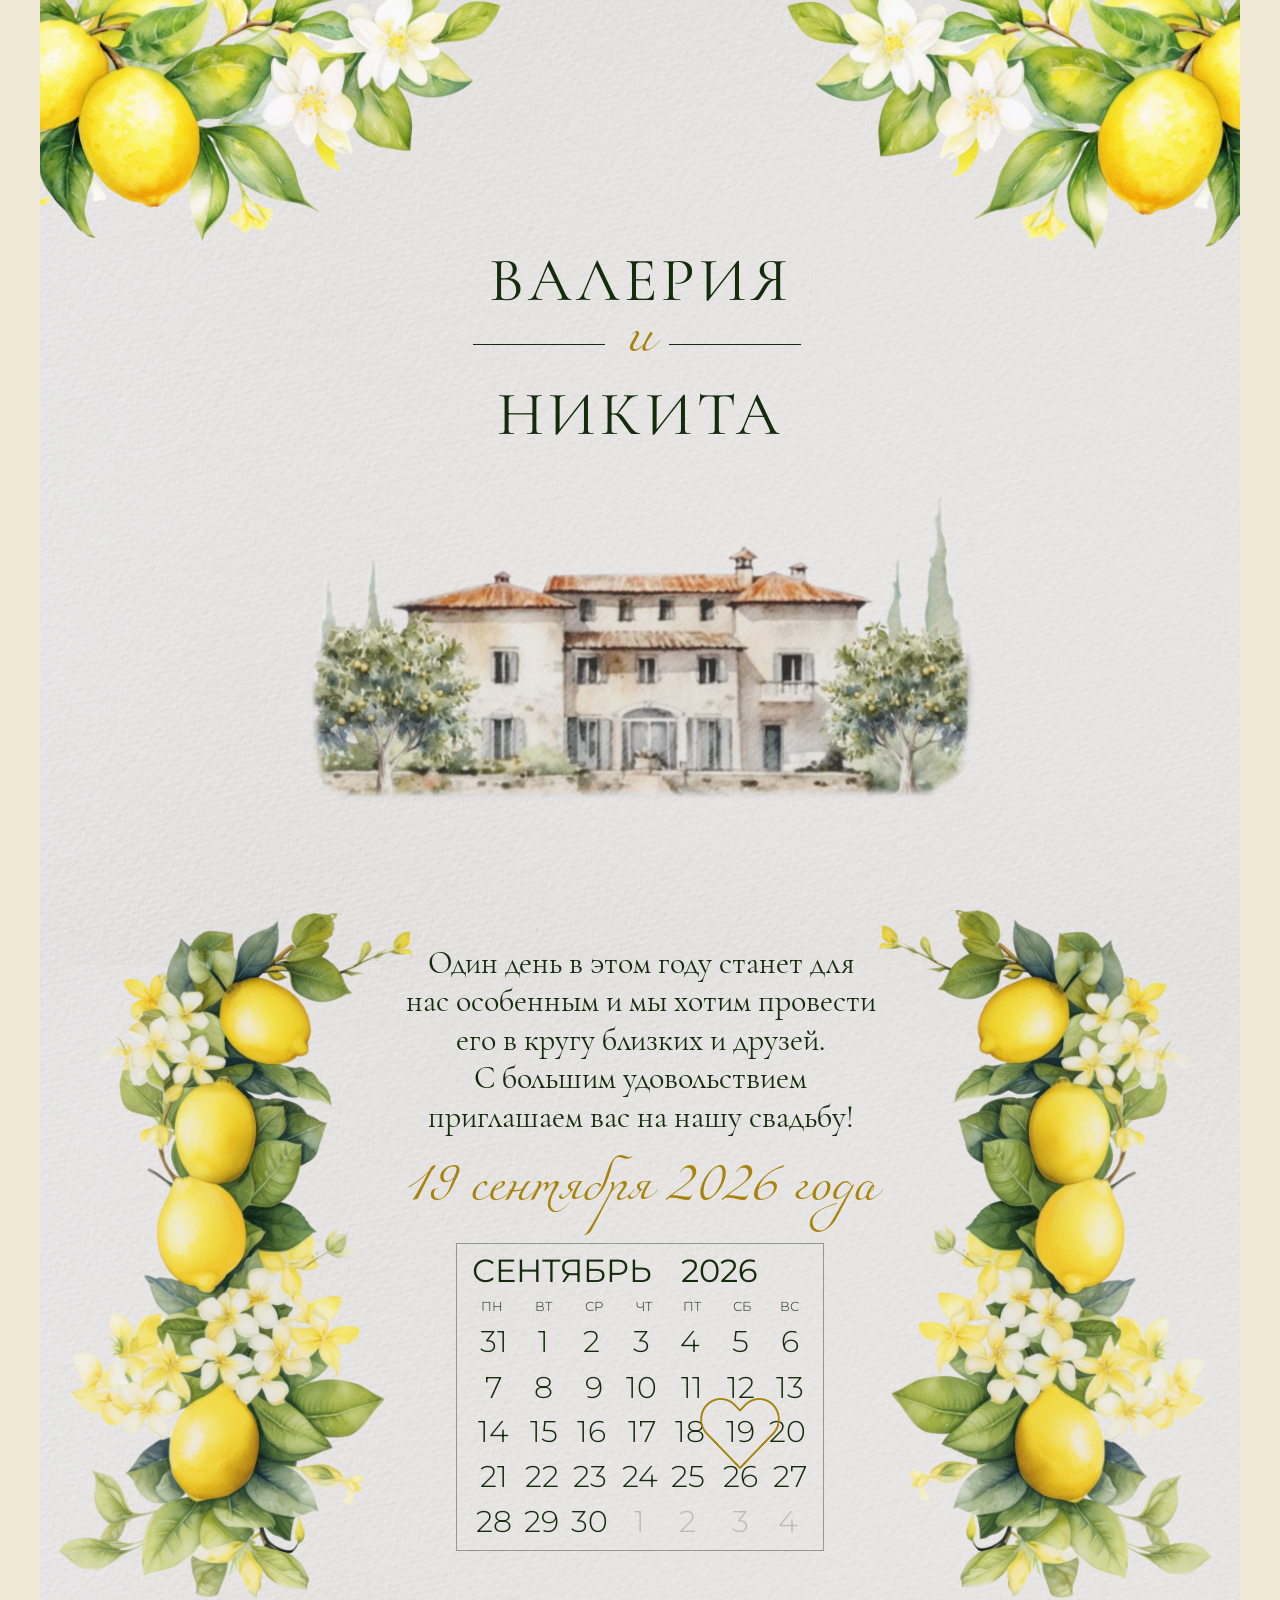
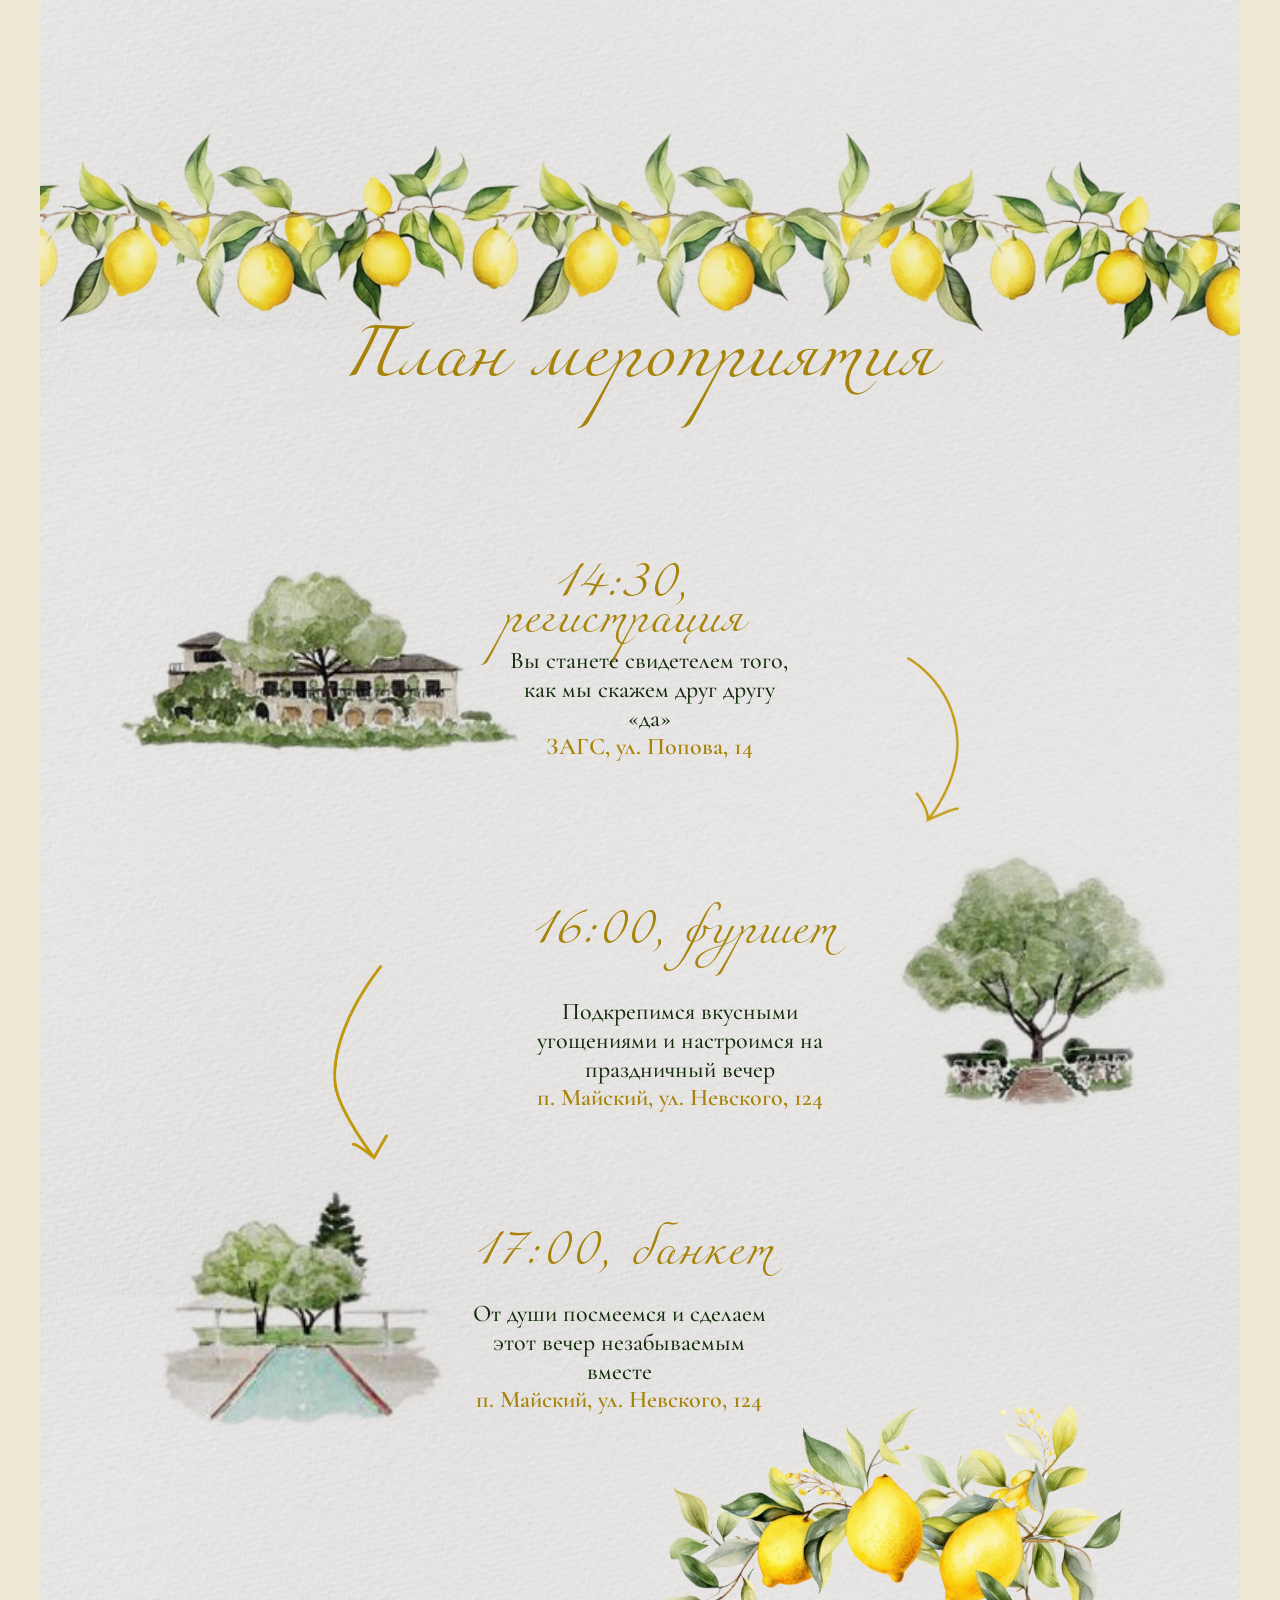
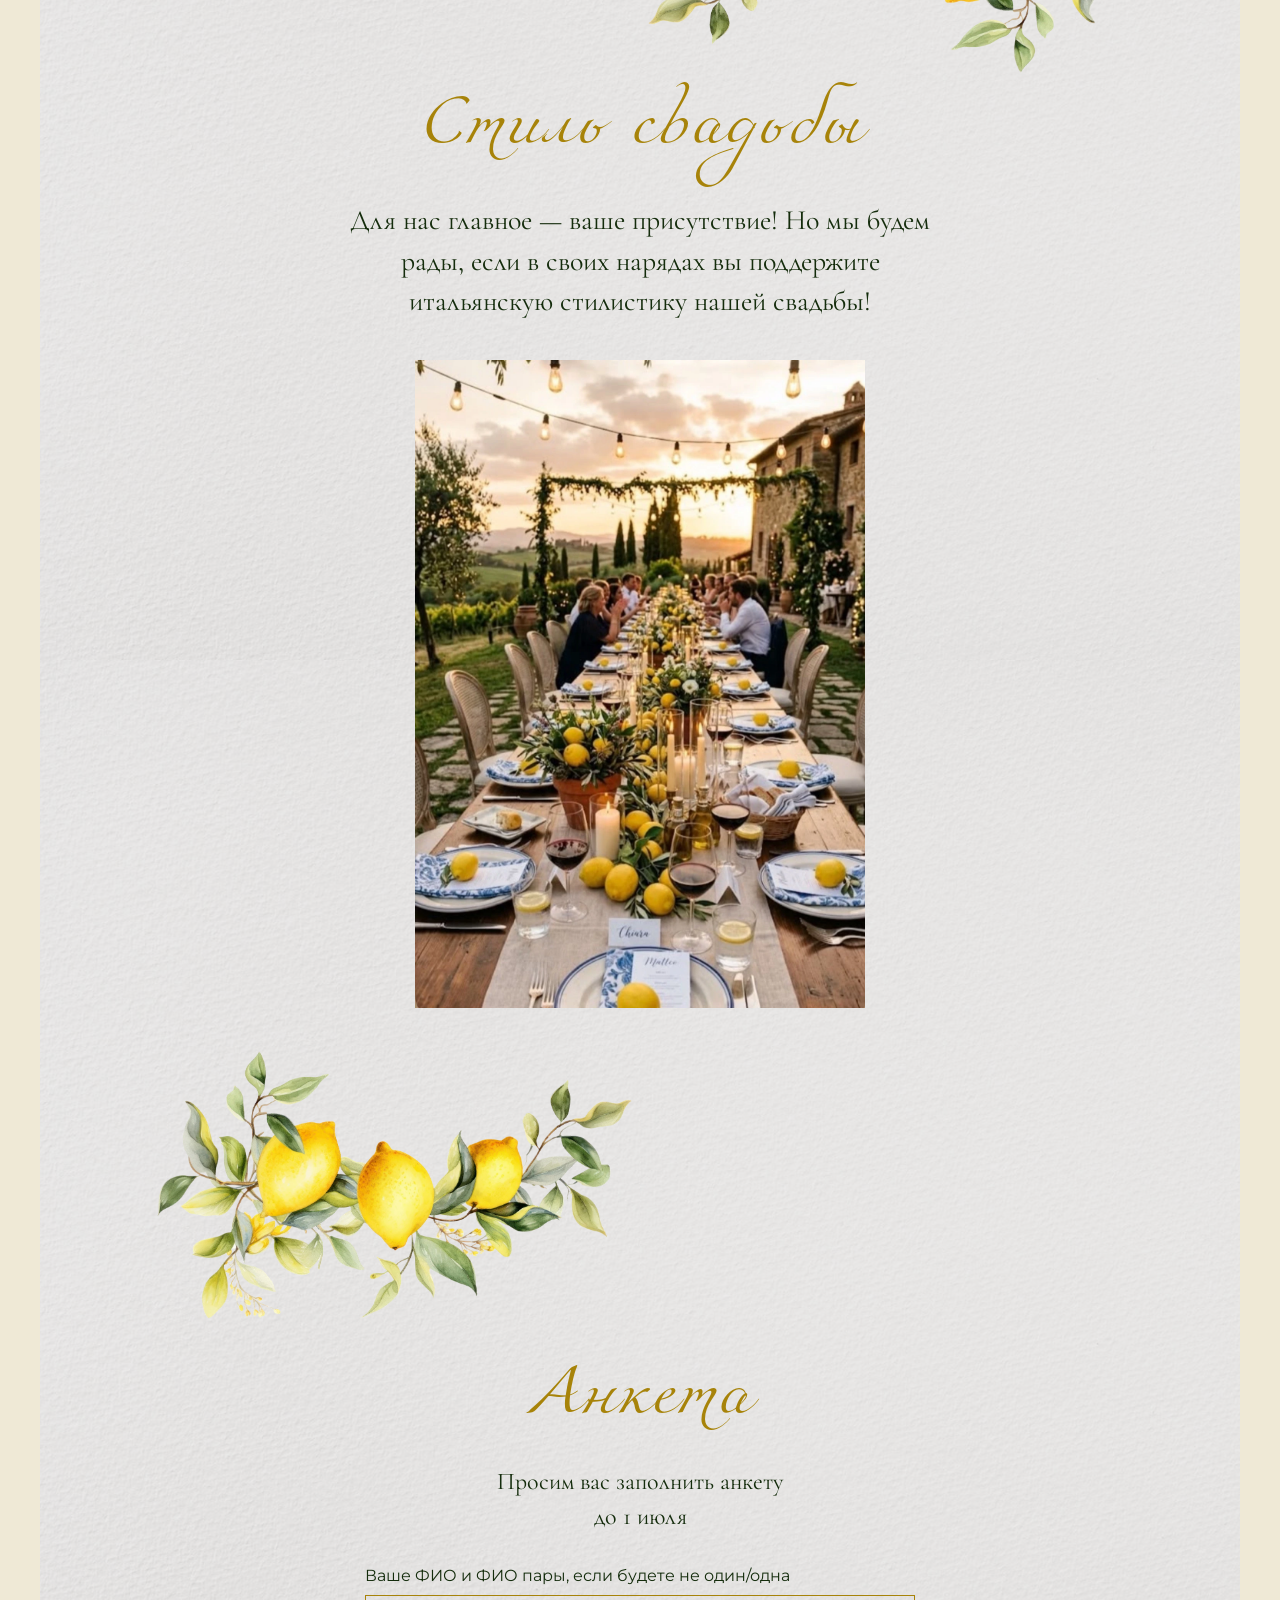
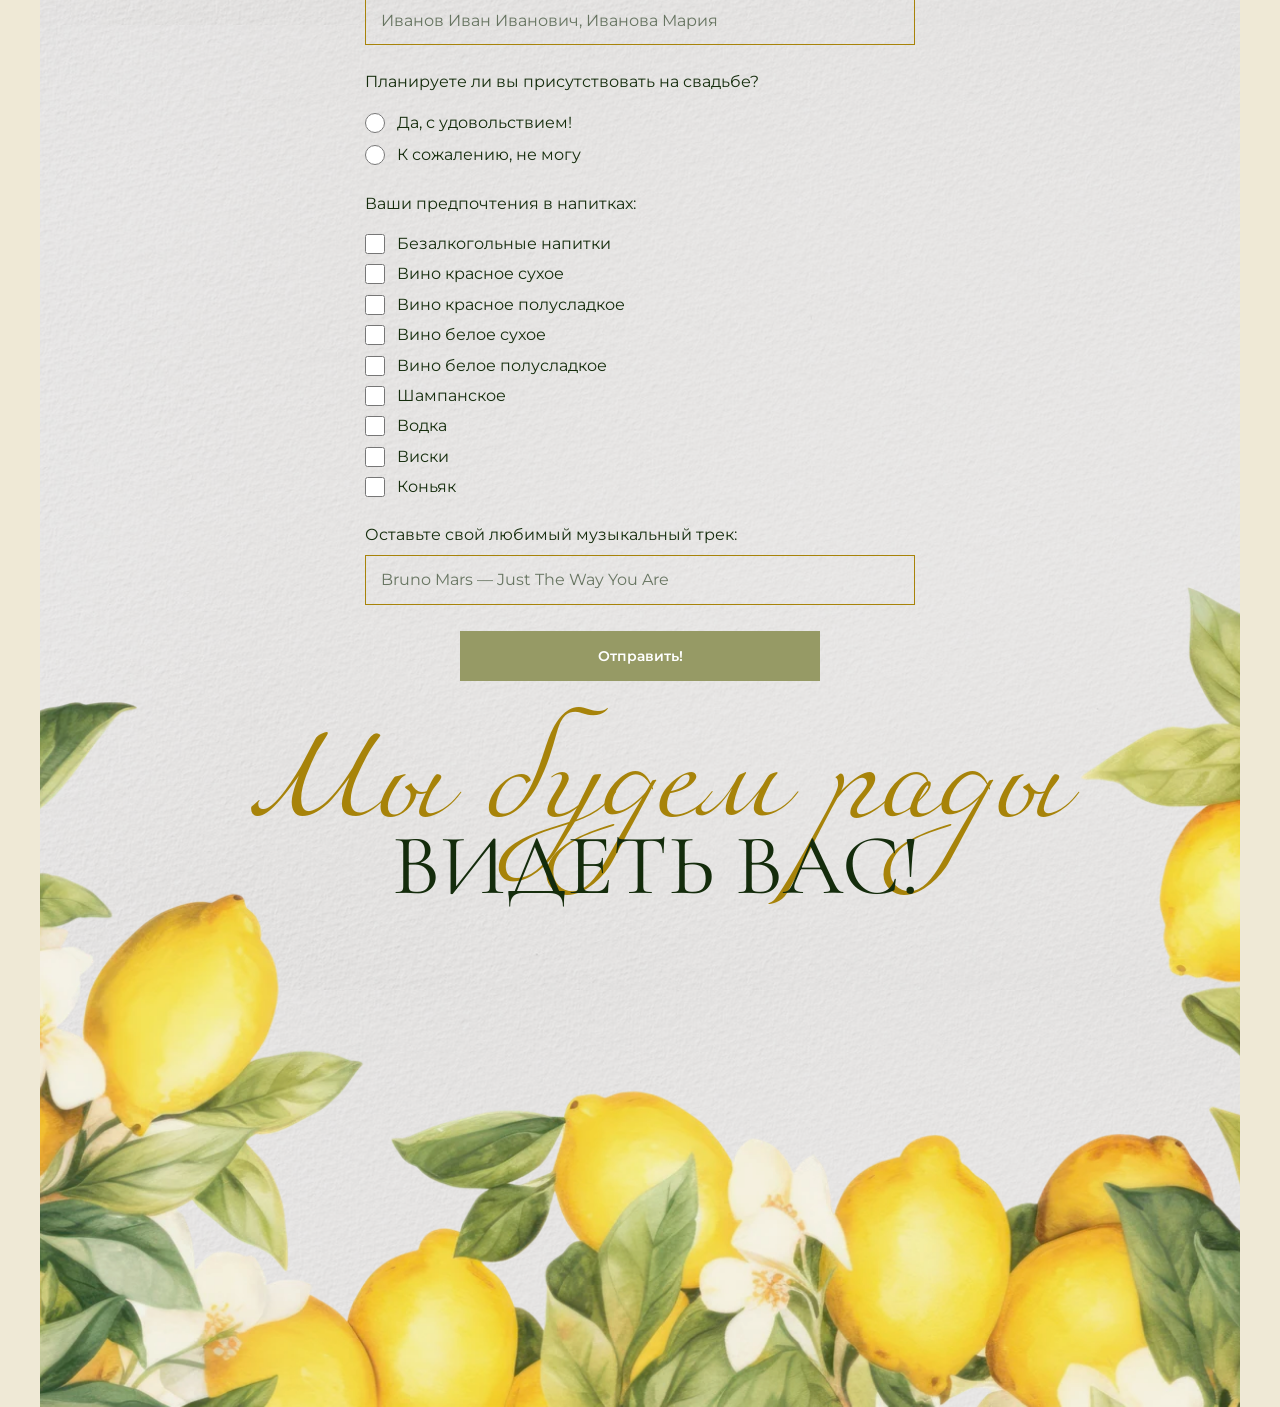
==== index.html @ b24e4227 "fix: tighten registration note spacing" ====
<!DOCTYPE html>
<html lang="ru">
<head>
    <meta charset="UTF-8">
    <meta name="viewport" content="width=device-width, initial-scale=1.0">
    <meta name="format-detection" content="telephone=no">
    <title>Валерия и Никита</title>
    <meta name="description" content="Свадебное приглашение Валерии и Никиты — 19 сентября 2026 года.">
    <meta name="application-name" content="Валерия и Никита">
    <meta name="apple-mobile-web-app-title" content="Валерия и Никита">
    <link rel="canonical" href="https://simonmalyshev.github.io/LeraAndNikita/?v=valeria-nikita-2026">
    <meta property="og:type" content="website">
    <meta property="og:locale" content="ru_RU">
    <meta property="og:site_name" content="Валерия и Никита">
    <meta property="og:title" content="Валерия и Никита">
    <meta property="og:description" content="Свадебное приглашение Валерии и Никиты — 19 сентября 2026 года.">
    <meta property="og:url" content="https://simonmalyshev.github.io/LeraAndNikita/?v=valeria-nikita-2026">
    <meta property="og:updated_time" content="2026-06-18T12:00:00+03:00">
    <meta name="twitter:card" content="summary">
    <meta name="twitter:title" content="Валерия и Никита">
    <meta name="twitter:description" content="Свадебное приглашение Валерии и Никиты — 19 сентября 2026 года.">
    <link rel="icon" href="data:,">
    <link rel="preconnect" href="https://fonts.googleapis.com">
    <link rel="preconnect" href="https://fonts.gstatic.com" crossorigin>
    <link href="https://fonts.googleapis.com/css2?family=Cormorant+Garamond:ital,wght@0,300;0,400;0,500;0,600;0,700;1,300;1,400;1,500;1,600;1,700&subset=cyrillic,cyrillic-ext,latin&display=swap" rel="stylesheet">
    <link href="https://fonts.googleapis.com/css2?family=Montserrat:wght@100..900&subset=cyrillic,latin&display=swap" rel="stylesheet">
    <link rel="stylesheet" href="css/style.css">
</head>
<body>
    <div id="allrecords">
        <div id="rec718911148" class="r t-rec" style="background-color:#efe9d6;">
            <div class="t396">
                <div class="t396__artboard" data-artboard-recid="718911148" data-artboard-height-res-320="5043" data-artboard-screens="320,1200" data-artboard-height="6207" data-artboard-valign="center" data-artboard-upscale="grid">

                    <div class="t396__carrier" id="t396__carrier_718911148" data-artboard-recid="718911148"></div>
                    <div class="t396__filter" id="t396__filter_718911148" data-artboard-recid="718911148"></div>

                    <!-- ============================================ -->
                    <!-- PAPER BACKGROUNDS — 6 sections (z:1-3)      -->
                    <!-- ============================================ -->

                    <!-- Paper Section 1: top=0 -->
                    <div class="tn-elem" data-elem-id="1701418744977" data-elem-type="shape" data-field-top-value="0" data-field-left-value="-176" data-field-height-value="965" data-field-width-value="1552" style="z-index:1; top:0px; left:calc(50% - 600px + -176px); width:1552px; height:965px; pointer-events:none;" data-field-axisy-value="top" data-field-axisx-value="left" data-field-container-value="grid" data-field-topunits-value="px" data-field-leftunits-value="px" data-field-heightunits-value="px" data-field-widthunits-value="px" data-field-top-res-320-value="0" data-field-left-res-320-value="-147" data-field-height-res-320-value="966" data-field-width-res-320-value="614">
                        <div class="tn-atom t-bgimg" data-original="images/paper-texture.jpg" style="background-image:url('images/paper-texture.jpg'); background-size:cover; background-position:50% 50%; opacity:0.35; background-color:#ffffff;"></div>
                    </div>

                    <!-- Paper Section 2: top=965 -->
                    <div class="tn-elem" data-elem-id="1709726699250" data-elem-type="shape" data-field-top-value="965" data-field-left-value="-176" data-field-height-value="965" data-field-width-value="1552" style="z-index:2; top:965px; left:calc(50% - 600px + -176px); width:1552px; height:965px; pointer-events:none;" data-field-axisy-value="top" data-field-axisx-value="left" data-field-container-value="grid" data-field-topunits-value="px" data-field-leftunits-value="px" data-field-heightunits-value="px" data-field-widthunits-value="px" data-field-top-res-320-value="966" data-field-left-res-320-value="-147" data-field-height-res-320-value="966" data-field-width-res-320-value="614">
                        <div class="tn-atom t-bgimg" data-original="images/paper-texture.jpg" style="background-image:url('images/paper-texture.jpg'); background-size:cover; background-position:50% 50%; opacity:0.35; background-color:#ffffff;"></div>
                    </div>

                    <!-- Paper Section 3: top=1930 -->
                    <div class="tn-elem" data-elem-id="1710312750356" data-elem-type="shape" data-field-top-value="1930" data-field-left-value="-176" data-field-height-value="965" data-field-width-value="1552" style="z-index:2; top:1930px; left:calc(50% - 600px + -176px); width:1552px; height:965px; pointer-events:none;" data-field-axisy-value="top" data-field-axisx-value="left" data-field-container-value="grid" data-field-topunits-value="px" data-field-leftunits-value="px" data-field-heightunits-value="px" data-field-widthunits-value="px" data-field-top-res-320-value="1932" data-field-left-res-320-value="-147" data-field-height-res-320-value="966" data-field-width-res-320-value="614">
                        <div class="tn-atom t-bgimg" data-original="images/paper-texture.jpg" style="background-image:url('images/paper-texture.jpg'); background-size:cover; background-position:50% 50%; opacity:0.35; background-color:#ffffff;"></div>
                    </div>

                    <!-- Paper Section 4: top=2895 -->
                    <div class="tn-elem" data-elem-id="1710312839924" data-elem-type="shape" data-field-top-value="2895" data-field-left-value="-176" data-field-height-value="965" data-field-width-value="1552" style="z-index:2; top:2895px; left:calc(50% - 600px + -176px); width:1552px; height:965px; pointer-events:none;" data-field-axisy-value="top" data-field-axisx-value="left" data-field-container-value="grid" data-field-topunits-value="px" data-field-leftunits-value="px" data-field-heightunits-value="px" data-field-widthunits-value="px" data-field-top-res-320-value="2898" data-field-left-res-320-value="-147" data-field-height-res-320-value="966" data-field-width-res-320-value="614">
                        <div class="tn-atom t-bgimg" data-original="images/paper-texture.jpg" style="background-image:url('images/paper-texture.jpg'); background-size:cover; background-position:50% 50%; opacity:0.35; background-color:#ffffff;"></div>
                    </div>

                    <!-- Paper Section 5: top=3859 -->
                    <div class="tn-elem" data-elem-id="1710312944362" data-elem-type="shape" data-field-top-value="3859" data-field-left-value="-176" data-field-height-value="965" data-field-width-value="1552" style="z-index:2; top:3859px; left:calc(50% - 600px + -176px); width:1552px; height:965px; pointer-events:none;" data-field-axisy-value="top" data-field-axisx-value="left" data-field-container-value="grid" data-field-topunits-value="px" data-field-leftunits-value="px" data-field-heightunits-value="px" data-field-widthunits-value="px" data-field-top-res-320-value="3864" data-field-left-res-320-value="-147" data-field-height-res-320-value="966" data-field-width-res-320-value="614">
                        <div class="tn-atom t-bgimg" data-original="images/paper-texture.jpg" style="background-image:url('images/paper-texture.jpg'); background-size:cover; background-position:50% 50%; opacity:0.35; background-color:#ffffff;"></div>
                    </div>

                    <!-- Paper Section 6: top=4821 -->
                    <div class="tn-elem" data-elem-id="1710312698224" data-elem-type="shape" data-field-top-value="4821" data-field-left-value="-176" data-field-height-value="965" data-field-width-value="1552" style="z-index:2; top:4821px; left:calc(50% - 600px + -176px); width:1552px; height:965px; pointer-events:none;" data-field-axisy-value="top" data-field-axisx-value="left" data-field-container-value="grid" data-field-topunits-value="px" data-field-leftunits-value="px" data-field-heightunits-value="px" data-field-widthunits-value="px" data-field-top-res-320-value="6673" data-field-left-res-320-value="-1170" data-field-height-res-320-value="966" data-field-width-res-320-value="614">
                        <div class="tn-atom t-bgimg" data-original="images/paper-texture.jpg" style="background-image:url('images/paper-texture.jpg'); background-size:cover; background-position:50% 50%; opacity:0.35; background-color:#ffffff;"></div>
                    </div>

                    <!-- Paper Section 7: top=5785 (bottom area) -->
                    <div class="tn-elem" data-elem-id="1710313105443" data-elem-type="shape" data-field-top-value="5785" data-field-left-value="-176" data-field-height-value="965" data-field-width-value="1552" style="z-index:2; top:5785px; left:calc(50% - 600px + -176px); width:1552px; height:965px; pointer-events:none;" data-field-axisy-value="top" data-field-axisx-value="left" data-field-container-value="grid" data-field-topunits-value="px" data-field-leftunits-value="px" data-field-heightunits-value="px" data-field-widthunits-value="px" data-field-top-res-320-value="6683" data-field-left-res-320-value="-1160" data-field-height-res-320-value="966" data-field-width-res-320-value="614">
                        <div class="tn-atom t-bgimg" data-original="images/paper-texture.jpg" style="background-image:url('images/paper-texture.jpg'); background-size:cover; background-position:50% 50%; opacity:0.35; background-color:#ffffff;"></div>
                    </div>

                    <!-- ============================================ -->
                    <!-- HEADER SECTION (z:13-19)                     -->
                    <!-- ============================================ -->

                    <!-- Corner Decor Left (z:13) -->
                    <div class="tn-elem" data-elem-id="1709672099725" data-elem-type="image" style="z-index:13; top:-99px; left:calc(50% - 600px + -195px); width:673px; height:380px;" data-field-top-value="-99" data-field-left-value="-195" data-field-height-value="380" data-field-width-value="673" data-field-axisy-value="top" data-field-axisx-value="left" data-field-container-value="grid" data-field-topunits-value="px" data-field-leftunits-value="px" data-field-heightunits-value="px" data-field-widthunits-value="px" data-field-filewidth-value="1500" data-field-fileheight-value="848" data-field-heightmode-value="hug" data-field-top-res-320-value="-51" data-field-left-res-320-value="-96" data-field-height-res-320-value="184" data-field-width-res-320-value="326">
                        <div class="tn-atom">
                            <img class="tn-atom__img" data-original="images/corner-left.webp" src="images/corner-left.webp" alt="">
                        </div>
                    </div>

                    <!-- Corner Decor Right (z:14) -->
                    <div class="tn-elem" data-elem-id="1701419355626" data-elem-type="image" style="z-index:14; top:-102px; left:calc(50% - 600px + 729px); width:695px; height:393px;" data-field-top-value="-102" data-field-left-value="729" data-field-height-value="393" data-field-width-value="695" data-field-axisy-value="top" data-field-axisx-value="left" data-field-container-value="grid" data-field-topunits-value="px" data-field-leftunits-value="px" data-field-heightunits-value="px" data-field-widthunits-value="px" data-field-filewidth-value="1500" data-field-fileheight-value="848" data-field-heightmode-value="hug" data-field-top-res-320-value="-56" data-field-left-res-320-value="88" data-field-height-res-320-value="184" data-field-width-res-320-value="326">
                        <div class="tn-atom">
                            <img class="tn-atom__img" data-original="images/corner-right.webp" src="images/corner-right.webp" alt="">
                        </div>
                    </div>

                    <!-- Names (z:15) -->
                    <div class="tn-elem t-animate" data-elem-id="1650640489506" data-elem-type="text" data-animate-style="fadein" data-animate-duration="3" data-animate-delay="0.2" style="z-index:15; top:248px; left:calc(50% - 600px + 350px); width:500px; height:auto;" data-animate-mobile="y" data-field-top-value="248" data-field-left-value="350" data-field-height-value="58" data-field-width-value="500" data-field-axisy-value="top" data-field-axisx-value="left" data-field-container-value="grid" data-field-topunits-value="px" data-field-leftunits-value="px" data-field-heightunits-value="px" data-field-widthunits-value="px" data-field-filewidth-value="974" data-field-fileheight-value="178" data-field-heightmode-value="hug" data-field-top-res-320-value="241" data-field-left-res-320-value="0" data-field-height-res-320-value="43" data-field-width-res-320-value="320">
                        <div class="tn-atom" field="tn_text_1650640489506" style="font-size:42px; font-family:'Cormorant Garamond',Georgia,serif; font-weight:400; color:#142c0c; text-align:center; line-height:1.12; letter-spacing:4px;">ВАЛЕРИЯ<br /><br />НИКИТА</div>
                    </div>

                    <!-- Subtitle (z:16) -->
                    <div class="tn-elem t-animate" data-elem-id="1701419281594" data-elem-type="text" data-animate-style="fadein" data-animate-duration="3" data-animate-delay="0.6" style="z-index:16; top:382px; left:calc(50% - 600px + 406px); width:378px; height:auto;" data-animate-mobile="y" data-field-top-value="382" data-field-left-value="406" data-field-height-value="46" data-field-width-value="378" data-field-axisy-value="top" data-field-axisx-value="left" data-field-container-value="grid" data-field-topunits-value="px" data-field-leftunits-value="px" data-field-heightunits-value="px" data-field-widthunits-value="px" data-field-filewidth-value="1229" data-field-fileheight-value="149" data-field-heightmode-value="hug" data-field-top-res-320-value="344" data-field-left-res-320-value="13" data-field-height-res-320-value="36" data-field-width-res-320-value="294">
                        <div class="tn-atom" field="tn_text_1701419281594" style="font-size:35px; font-family:'Miama Nueva',cursive; font-weight:400; color:#a78309; text-align:center; line-height:1; letter-spacing:1px;">ПРИГЛАШЕНИЕ НА СВАДЬБУ</div>
                    </div>

                    <!-- Conjunction (z:17) -->
                    <div class="tn-elem t-animate" data-elem-id="1709673024999" data-elem-type="text" data-animate-style="fadein" data-animate-duration="3" style="z-index:17; top:318px; left:calc(50% - 600px + 568px); width:64px; height:auto;" data-animate-mobile="y" data-field-top-value="318" data-field-left-value="568" data-field-height-value="38" data-field-width-value="64" data-field-axisy-value="top" data-field-axisx-value="left" data-field-container-value="grid" data-field-topunits-value="px" data-field-leftunits-value="px" data-field-heightunits-value="px" data-field-widthunits-value="px" data-animate-delay="0.4" data-field-heightmode-value="hug" data-field-textfit-value="autoheight" data-field-fontsize-value="40" data-field-top-res-320-value="299" data-field-left-res-320-value="128" data-field-height-res-320-value="31" data-field-width-res-320-value="64" data-field-fontsize-res-320-value="34">
                        <div class="tn-atom" field="tn_text_1709673024999" style="font-size:40px; font-family:'Miama Nueva',cursive; font-weight:400; color:#a78309; text-align:center; line-height:1;">и</div>
                    </div>

                    <!-- Left Divider (z:18) -->
                    <div class="tn-elem t-animate" data-elem-id="1701419727133" data-elem-type="shape" data-animate-style="fadeinright" data-animate-duration="1" data-animate-delay="0.4" data-animate-distance="100" style="z-index:18; top:344px; left:calc(50% - 600px + 433px); width:132px; height:1px;" data-animate-mobile="y" data-field-top-value="344" data-field-left-value="433" data-field-height-value="1" data-field-width-value="132" data-field-axisy-value="top" data-field-axisx-value="left" data-field-container-value="grid" data-field-topunits-value="px" data-field-leftunits-value="px" data-field-heightunits-value="px" data-field-widthunits-value="px" data-field-top-res-320-value="314" data-field-left-res-320-value="38" data-field-width-res-320-value="90">
                        <div class="tn-atom" style="background:#a78309; width:100%; height:100%;"></div>
                    </div>

                    <!-- Right Divider (z:19) -->
                    <div class="tn-elem t-animate" data-elem-id="1701419904995" data-elem-type="shape" data-animate-style="fadeinleft" data-animate-duration="1" data-animate-delay="0.4" data-animate-distance="100" style="z-index:19; top:344px; left:calc(50% - 600px + 629px); width:132px; height:1px;" data-animate-mobile="y" data-field-top-value="344" data-field-left-value="629" data-field-height-value="1" data-field-width-value="132" data-field-axisy-value="top" data-field-axisx-value="left" data-field-container-value="grid" data-field-topunits-value="px" data-field-leftunits-value="px" data-field-heightunits-value="px" data-field-widthunits-value="px" data-field-top-res-320-value="314" data-field-left-res-320-value="188" data-field-width-res-320-value="90">
                        <div class="tn-atom" style="background:#a78309; width:100%; height:100%;"></div>
                    </div>

                    <!-- ============================================ -->
                    <!-- INVITATION TEXT (z:20)                       -->
                    <!-- ============================================ -->

                    <div class="tn-elem t-animate" data-elem-id="1745854337625" data-elem-type="text" data-animate-style="fadeinup" data-animate-duration="3" data-animate-delay="0.2" data-animate-distance="100" style="z-index:20; top:944px; left:calc(50% - 600px + 363px); width:475px;" data-animate-mobile="y" data-field-top-value="944" data-field-left-value="363" data-field-height-value="190" data-field-width-value="475" data-field-axisy-value="top" data-field-axisx-value="left" data-field-container-value="grid" data-field-topunits-value="px" data-field-leftunits-value="px" data-field-heightunits-value="px" data-field-widthunits-value="px" data-field-textfit-value="autoheight" data-field-fontsize-value="32" data-field-top-res-320-value="939" data-field-left-res-320-value="-5" data-field-width-res-320-value="330" data-field-fontsize-res-320-value="22">
                        <div class="tn-atom" field="tn_text_1745854337625" style="font-size:32px; font-family:'Cormorant Garamond',Georgia,serif; font-weight:500; color:#142c0c; text-align:center; line-height:1.2;">Один день в этом году станет для нас особенным и мы хотим провести его в кругу близких и друзей.<br />С большим удовольствием приглашаем вас на нашу свадьбу!</div>
                    </div>

                    <!-- ============================================ -->
                    <!-- DECORATIVE FLORALS (z:20-31)                 -->
                    <!-- ============================================ -->

                    <!-- Floral 2 (z:20) -->
                    <div class="tn-elem t-animate" data-elem-id="1709719261337" data-elem-type="image" data-animate-style="fadein" data-animate-duration="3" style="z-index:20; top:452px; left:calc(50% - 600px + 264px); width:672px; height:351px;" data-animate-mobile="y" data-field-top-value="452" data-field-left-value="264" data-field-height-value="351" data-field-width-value="672" data-field-axisy-value="top" data-field-axisx-value="left" data-field-container-value="grid" data-field-topunits-value="px" data-field-leftunits-value="px" data-field-heightunits-value="px" data-field-widthunits-value="px" data-field-filewidth-value="1550" data-field-fileheight-value="810" data-field-heightmode-value="hug" data-field-top-res-320-value="460" data-field-left-res-320-value="-49" data-field-height-res-320-value="219" data-field-width-res-320-value="419">
                        <div class="tn-atom">
                            <img class="tn-atom__img" data-original="images/floral-2.webp" src="images/floral-2.webp" alt="">
                        </div>
                    </div>

                    <!-- Floral 1 (z:21) -->
                    <div class="tn-elem t-animate" data-elem-id="1709681145860" data-elem-type="image" data-animate-style="fadein" data-animate-duration="3" style="z-index:21; top:1374px; left:calc(50% - 600px + 1678px); width:578px; height:289px;" data-animate-mobile="y" data-field-top-value="1374" data-field-left-value="1678" data-field-height-value="289" data-field-width-value="578" data-field-axisy-value="top" data-field-axisx-value="left" data-field-container-value="grid" data-field-topunits-value="px" data-field-leftunits-value="px" data-field-heightunits-value="px" data-field-widthunits-value="px" data-field-filewidth-value="1500" data-field-fileheight-value="750" data-field-heightmode-value="hug" data-field-top-res-320-value="1439" data-field-left-res-320-value="-65" data-field-height-res-320-value="225" data-field-width-res-320-value="450">
                        <div class="tn-atom">
                            <img class="tn-atom__img" data-original="images/floral-1.webp" src="images/floral-1.webp" alt="">
                        </div>
                    </div>

                    <!-- Lemon branch 1 (z:21) -->
                    <div class="tn-elem t-animate" data-elem-id="1709729241648" data-elem-type="image" data-animate-style="fadein" data-animate-duration="3" style="z-index:21; top:1724px; left:calc(50% - 600px + -165px); width:1529px; height:223px;" data-animate-mobile="y" data-field-top-value="1724" data-field-left-value="-165" data-field-height-value="223" data-field-width-value="1529" data-field-axisy-value="top" data-field-axisx-value="left" data-field-container-value="grid" data-field-topunits-value="px" data-field-leftunits-value="px" data-field-heightunits-value="px" data-field-widthunits-value="px" data-field-filewidth-value="1680" data-field-fileheight-value="245" data-field-heightmode-value="hug" data-field-top-res-320-value="1583" data-field-left-res-320-value="723" data-field-height-res-320-value="66" data-field-width-res-320-value="450">
                        <div class="tn-atom">
                            <img class="tn-atom__img" data-original="images/lemon-branch.webp" src="images/lemon-branch.webp" alt="">
                        </div>
                    </div>

                    <!-- Left flowers (z:21) -->
                    <div class="tn-elem t-animate" data-elem-id="1709729261544" data-elem-type="image" data-animate-style="fadein" data-animate-duration="3" style="z-index:21; top:1067px; left:calc(50% - 600px + -155px); width:700px; height:auto;" data-animate-mobile="y" data-field-top-value="1067" data-field-left-value="-155" data-field-height-value="390" data-field-width-value="700" data-field-axisy-value="top" data-field-axisx-value="left" data-field-container-value="grid" data-field-topunits-value="px" data-field-leftunits-value="px" data-field-heightunits-value="px" data-field-widthunits-value="px" data-field-filewidth-value="1680" data-field-fileheight-value="935" data-field-heightmode-value="hug" data-field-top-res-320-value="808" data-field-left-res-320-value="836" data-field-height-res-320-value="126" data-field-width-res-320-value="226">
                        <div class="tn-atom">
                            <img class="tn-atom__img" data-original="images/floral-left.webp" src="images/floral-left.webp" alt="">
                        </div>
                    </div>

                    <!-- Right flowers (z:21) -->
                    <div class="tn-elem t-animate" data-elem-id="1709729931803" data-elem-type="image" data-animate-style="fadein" data-animate-duration="3" style="z-index:21; top:1067px; left:calc(50% - 600px + 655px); width:700px; height:auto;" data-animate-mobile="y" data-field-top-value="1067" data-field-left-value="655" data-field-height-value="390" data-field-width-value="700" data-field-axisy-value="top" data-field-axisx-value="left" data-field-container-value="grid" data-field-topunits-value="px" data-field-leftunits-value="px" data-field-heightunits-value="px" data-field-widthunits-value="px" data-field-filewidth-value="1680" data-field-fileheight-value="935" data-field-heightmode-value="hug" data-field-top-res-320-value="935" data-field-left-res-320-value="836" data-field-height-res-320-value="126" data-field-width-res-320-value="226">
                        <div class="tn-atom">
                            <img class="tn-atom__img" data-original="images/floral-right.webp" src="images/floral-right.webp" alt="">
                        </div>
                    </div>

                    <!-- Decor 1 (z:21) -->
                    <div class="tn-elem t-animate" data-elem-id="1709724335697" data-elem-type="image" data-animate-style="fadein" data-animate-duration="3" style="z-index:21; top:1663px; left:calc(50% - 600px + 1849px); width:578px; height:322px;" data-animate-mobile="y" data-field-top-value="1663" data-field-left-value="1849" data-field-height-value="322" data-field-width-value="578" data-field-axisy-value="top" data-field-axisx-value="left" data-field-container-value="grid" data-field-topunits-value="px" data-field-leftunits-value="px" data-field-heightunits-value="px" data-field-widthunits-value="px" data-field-filewidth-value="1680" data-field-fileheight-value="936" data-field-heightmode-value="hug" data-field-top-res-320-value="688" data-field-left-res-320-value="-65" data-field-height-res-320-value="251" data-field-width-res-320-value="451">
                        <div class="tn-atom">
                            <img class="tn-atom__img" data-original="images/decor-1.webp" src="images/decor-1.webp" alt="">
                        </div>
                    </div>

                    <!-- Lemon branch 2 (z:21) -->
                    <div class="tn-elem t-animate" data-elem-id="1710312698310" data-elem-type="image" data-animate-style="fadein" data-animate-duration="3" style="z-index:21; top:2236px; left:calc(50% - 600px + -164px); width:1529px; height:223px;" data-animate-mobile="y" data-field-top-value="2236" data-field-left-value="-164" data-field-height-value="223" data-field-width-value="1529" data-field-axisy-value="top" data-field-axisx-value="left" data-field-container-value="grid" data-field-topunits-value="px" data-field-leftunits-value="px" data-field-heightunits-value="px" data-field-widthunits-value="px" data-field-filewidth-value="1680" data-field-fileheight-value="245" data-field-heightmode-value="hug" data-field-top-res-320-value="3514" data-field-left-res-320-value="1033" data-field-height-res-320-value="66" data-field-width-res-320-value="450">
                        <div class="tn-atom">
                            <img class="tn-atom__img" data-original="images/lemon-branch.webp" src="images/lemon-branch.webp" alt="">
                        </div>
                    </div>

                    <!-- Dress code decor (z:21) -->
                    <div class="tn-elem t-animate" data-elem-id="1710312698266" data-elem-type="image" data-animate-style="fadein" data-animate-duration="3" style="z-index:21; top:3544px; left:calc(50% - 600px + 597px); width:497px; height:290px;" data-animate-mobile="y" data-field-top-value="3544" data-field-left-value="597" data-field-height-value="290" data-field-width-value="497" data-field-axisy-value="top" data-field-axisx-value="left" data-field-container-value="grid" data-field-topunits-value="px" data-field-leftunits-value="px" data-field-heightunits-value="px" data-field-widthunits-value="px" data-field-filewidth-value="1500" data-field-fileheight-value="876" data-field-heightmode-value="hug" data-field-top-res-320-value="2843" data-field-left-res-320-value="107" data-field-height-res-320-value="211" data-field-width-res-320-value="362">
                        <div class="tn-atom">
                            <img class="tn-atom__img" data-original="images/decor-dresscode.webp" src="images/decor-dresscode.webp" alt="">
                        </div>
                    </div>

                    <!-- Dress code decor 2 (z:21) -->
                    <div class="tn-elem t-animate" data-elem-id="1710312698283" data-elem-type="image" data-animate-style="fadein" data-animate-duration="3" style="z-index:21; top:4790px; left:calc(50% - 600px + 106px); width:497px; height:290px;" data-animate-mobile="y" data-field-top-value="4790" data-field-left-value="106" data-field-height-value="290" data-field-width-value="497" data-field-axisy-value="top" data-field-axisx-value="left" data-field-container-value="grid" data-field-topunits-value="px" data-field-leftunits-value="px" data-field-heightunits-value="px" data-field-widthunits-value="px" data-field-filewidth-value="1500" data-field-fileheight-value="876" data-field-heightmode-value="hug" data-field-top-res-320-value="3740" data-field-left-res-320-value="-21" data-field-height-res-320-value="211" data-field-width-res-320-value="362">
                        <div class="tn-atom">
                            <img class="tn-atom__img" data-original="images/icon-decor.webp" src="images/icon-decor.webp" alt="">
                        </div>
                    </div>

                    <!-- ============================================ -->
                    <!-- DATE / CALENDAR SECTION (z:22-28, 47 elem)  -->
                    <!-- ============================================ -->

<!-- Calendar Header — Date Text (z:22, was corner-srt.png image) -->
                    <div class="tn-elem t-animate" data-elem-id="176120245321866740" data-elem-type="text" data-animate-style="fadeinup" data-animate-duration="3" data-animate-delay="0.2" data-animate-distance="100" style="z-index:22; top:1150px; left:calc(50% - 600px + 358px); width:484px; height:auto;" data-animate-mobile="y" data-field-top-value="1150" data-field-left-value="358" data-field-height-value="85" data-field-width-value="484" data-field-axisy-value="top" data-field-axisx-value="left" data-field-container-value="grid" data-field-topunits-value="px" data-field-leftunits-value="px" data-field-heightunits-value="px" data-field-widthunits-value="px" data-field-textfit-value="autoheight" data-field-fontsize-value="36" data-field-top-res-320-value="1093" data-field-left-res-320-value="-25" data-field-height-res-320-value="58" data-field-width-res-320-value="370" data-field-fontsize-res-320-value="28">
<div class="tn-atom" field="tn_text_176120245321866740" style="font-size:36px; font-family:'Miama Nueva',cursive; font-weight:400; color:#a78309; text-align:center; line-height:1.1; letter-spacing:1px;">19 сентября 2026 года</div>
                    </div>

                    <!-- Calendar Frame Border (z:22) -->
                    <div class="tn-elem" data-elem-id="176120245322476960" data-elem-type="shape" style="z-index:22; top:1243px; left:calc(50% - 600px + 416px); width:368px; height:308px; pointer-events:none;" data-field-top-value="1243" data-field-left-value="416" data-field-height-value="308" data-field-width-value="368" data-field-axisy-value="top" data-field-axisx-value="left" data-field-container-value="grid" data-field-topunits-value="px" data-field-leftunits-value="px" data-field-heightunits-value="px" data-field-widthunits-value="px" data-field-top-res-320-value="1165" data-field-left-res-320-value="0" data-field-height-res-320-value="282" data-field-width-res-320-value="320">
                        <div class="tn-atom" style="border:1px solid #142c0c; opacity:0.4; width:100%; height:100%;"></div>
                    </div>

                    <!-- Month: СЕНТЯБРЬ (z:23) -->
                    <div class="tn-elem t-animate" data-elem-id="176120245323026410" data-elem-type="text" data-animate-style="fadeinup" data-animate-duration="3" style="z-index:23; top:1246px; left:calc(50% - 600px + 432px); width:180px; height:50px;" data-animate-mobile="y" data-field-top-value="1246" data-field-left-value="432" data-field-height-value="50" data-field-width-value="180" data-field-axisy-value="top" data-field-axisx-value="left" data-field-container-value="grid" data-field-topunits-value="px" data-field-leftunits-value="px" data-field-heightunits-value="px" data-field-widthunits-value="px" data-animate-distance="100" data-field-textfit-value="autoheight" data-field-fontsize-value="32" data-field-top-res-320-value="1174" data-field-left-res-320-value="16" data-field-height-res-320-value="29" data-field-width-res-320-value="107" data-field-fontsize-res-320-value="19">
                        <div class="tn-atom" field="tn_text_176120245323026410" style="font-size:32px; font-family:'Cormorant Garamond',Georgia,serif; font-weight:200; color:#a78309; text-align:center; line-height:1.55;">СЕНТЯБРЬ</div>
                    </div>

                    <!-- Year: 2026 (z:23) -->
                    <div class="tn-elem t-animate" data-elem-id="176120245323724260" data-elem-type="text" data-animate-style="fadeinup" data-animate-duration="3" style="z-index:23; top:1246px; left:calc(50% - 600px + 589px); width:180px; height:50px;" data-animate-mobile="y" data-field-top-value="1246" data-field-left-value="589" data-field-height-value="50" data-field-width-value="180" data-field-axisy-value="top" data-field-axisx-value="left" data-field-container-value="grid" data-field-topunits-value="px" data-field-leftunits-value="px" data-field-heightunits-value="px" data-field-widthunits-value="px" data-animate-distance="100" data-field-textfit-value="autoheight" data-field-fontsize-value="32" data-field-top-res-320-value="1174" data-field-left-res-320-value="260" data-field-height-res-320-value="29" data-field-width-res-320-value="46" data-field-fontsize-res-320-value="19">
                        <div class="tn-atom" field="tn_text_176120245323724260" style="font-size:32px; font-family:'Cormorant Garamond',Georgia,serif; font-weight:200; color:#a78309; text-align:center; line-height:1.55;">2026</div>
                    </div>

                    <!-- Day Headers Row (z:24, top:1296) -->
                    <!-- ПН -->
                    <div class="tn-elem" data-elem-id="176120245324889210" data-elem-type="text" style="z-index:24; top:1296px; left:calc(50% - 600px + 432px); width:48px; height:24px;" data-field-top-value="1296" data-field-left-value="432" data-field-height-value="20" data-field-width-value="39" data-field-axisy-value="top" data-field-axisx-value="left" data-field-container-value="grid" data-field-topunits-value="px" data-field-leftunits-value="px" data-field-heightunits-value="px" data-field-widthunits-value="px" data-field-textfit-value="autoheight" data-field-fontsize-value="13" data-field-top-res-320-value="1214" data-field-left-res-320-value="11" data-field-height-res-320-value="23" data-field-width-res-320-value="34" data-field-fontsize-res-320-value="15">
                        <div class="tn-atom" field="tn_text_176120245324889210" style="font-size:13px; font-family:'Cormorant Garamond',Georgia,serif; font-weight:400; color:#a78309; text-align:center; line-height:1.55;">ПН</div>
                    </div>
                    <!-- ВТ -->
                    <div class="tn-elem" data-elem-id="176120245327560850" data-elem-type="text" style="z-index:24; top:1296px; left:calc(50% - 600px + 484px); width:48px; height:24px;" data-field-top-value="1296" data-field-left-value="484" data-field-height-value="20" data-field-width-value="39" data-field-axisy-value="top" data-field-axisx-value="left" data-field-container-value="grid" data-field-topunits-value="px" data-field-leftunits-value="px" data-field-heightunits-value="px" data-field-widthunits-value="px" data-field-textfit-value="autoheight" data-field-fontsize-value="13" data-field-top-res-320-value="1214" data-field-left-res-320-value="59" data-field-height-res-320-value="23" data-field-width-res-320-value="34" data-field-fontsize-res-320-value="15">
                        <div class="tn-atom" field="tn_text_176120245327560850" style="font-size:13px; font-family:'Cormorant Garamond',Georgia,serif; font-weight:400; color:#a78309; text-align:center; line-height:1.55;">ВТ</div>
                    </div>
                    <!-- СР -->
                    <div class="tn-elem" data-elem-id="176120245327265520" data-elem-type="text" style="z-index:24; top:1296px; left:calc(50% - 600px + 534px); width:48px; height:24px;" data-field-top-value="1296" data-field-left-value="534" data-field-height-value="20" data-field-width-value="39" data-field-axisy-value="top" data-field-axisx-value="left" data-field-container-value="grid" data-field-topunits-value="px" data-field-leftunits-value="px" data-field-heightunits-value="px" data-field-widthunits-value="px" data-field-textfit-value="autoheight" data-field-fontsize-value="13" data-field-top-res-320-value="1214" data-field-left-res-320-value="99" data-field-height-res-320-value="23" data-field-width-res-320-value="34" data-field-fontsize-res-320-value="15">
                        <div class="tn-atom" field="tn_text_176120245327265520" style="font-size:13px; font-family:'Cormorant Garamond',Georgia,serif; font-weight:400; color:#a78309; text-align:center; line-height:1.55;">СР</div>
                    </div>
                    <!-- ЧТ -->
                    <div class="tn-elem" data-elem-id="176120245326937650" data-elem-type="text" style="z-index:24; top:1296px; left:calc(50% - 600px + 584px); width:48px; height:24px;" data-field-top-value="1296" data-field-left-value="584" data-field-height-value="20" data-field-width-value="39" data-field-axisy-value="top" data-field-axisx-value="left" data-field-container-value="grid" data-field-topunits-value="px" data-field-leftunits-value="px" data-field-heightunits-value="px" data-field-widthunits-value="px" data-field-textfit-value="autoheight" data-field-fontsize-value="13" data-field-top-res-320-value="1214" data-field-left-res-320-value="141" data-field-height-res-320-value="23" data-field-width-res-320-value="34" data-field-fontsize-res-320-value="15">
                        <div class="tn-atom" field="tn_text_176120245326937650" style="font-size:13px; font-family:'Cormorant Garamond',Georgia,serif; font-weight:400; color:#a78309; text-align:center; line-height:1.55;">ЧТ</div>
                    </div>
                    <!-- ПТ -->
                    <div class="tn-elem" data-elem-id="176120245326628040" data-elem-type="text" style="z-index:24; top:1296px; left:calc(50% - 600px + 632px); width:48px; height:24px;" data-field-top-value="1296" data-field-left-value="632" data-field-height-value="20" data-field-width-value="39" data-field-axisy-value="top" data-field-axisx-value="left" data-field-container-value="grid" data-field-topunits-value="px" data-field-leftunits-value="px" data-field-heightunits-value="px" data-field-widthunits-value="px" data-field-textfit-value="autoheight" data-field-fontsize-value="13" data-field-top-res-320-value="1214" data-field-left-res-320-value="184" data-field-height-res-320-value="23" data-field-width-res-320-value="34" data-field-fontsize-res-320-value="15">
                        <div class="tn-atom" field="tn_text_176120245326628040" style="font-size:13px; font-family:'Cormorant Garamond',Georgia,serif; font-weight:400; color:#a78309; text-align:center; line-height:1.55;">ПТ</div>
                    </div>
                    <!-- СБ -->
                    <div class="tn-elem" data-elem-id="176120245326279940" data-elem-type="text" style="z-index:24; top:1296px; left:calc(50% - 600px + 682px); width:48px; height:24px;" data-field-top-value="1296" data-field-left-value="682" data-field-height-value="20" data-field-width-value="39" data-field-axisy-value="top" data-field-axisx-value="left" data-field-container-value="grid" data-field-topunits-value="px" data-field-leftunits-value="px" data-field-heightunits-value="px" data-field-widthunits-value="px" data-field-textfit-value="autoheight" data-field-fontsize-value="13" data-field-top-res-320-value="1214" data-field-left-res-320-value="229" data-field-height-res-320-value="23" data-field-width-res-320-value="34" data-field-fontsize-res-320-value="15">
                        <div class="tn-atom" field="tn_text_176120245326279940" style="font-size:13px; font-family:'Cormorant Garamond',Georgia,serif; font-weight:400; color:#a78309; text-align:center; line-height:1.55;">СБ</div>
                    </div>
                    <!-- ВС -->
                    <div class="tn-elem" data-elem-id="176120245325951220" data-elem-type="text" style="z-index:24; top:1296px; left:calc(50% - 600px + 730px); width:48px; height:24px;" data-field-top-value="1296" data-field-left-value="730" data-field-height-value="20" data-field-width-value="39" data-field-axisy-value="top" data-field-axisx-value="left" data-field-container-value="grid" data-field-topunits-value="px" data-field-leftunits-value="px" data-field-heightunits-value="px" data-field-widthunits-value="px" data-field-textfit-value="autoheight" data-field-fontsize-value="13" data-field-top-res-320-value="1214" data-field-left-res-320-value="273" data-field-height-res-320-value="23" data-field-width-res-320-value="34" data-field-fontsize-res-320-value="15">
                        <div class="tn-atom" field="tn_text_176120245325951220" style="font-size:13px; font-family:'Cormorant Garamond',Georgia,serif; font-weight:400; color:#a78309; text-align:center; line-height:1.55;">ВС</div>
                    </div>

                    <!-- Calendar Number Grid (z:25) -->

                    <!-- Row 1 (top:1319) -->
                    <div class="tn-elem" data-elem-id="176120245327974200" data-elem-type="text" style="z-index:25; top:1319px; left:calc(50% - 600px + 440px); width:40px; height:30px;" data-field-top-value="1319" data-field-left-value="484" data-field-height-value="47" data-field-width-value="39" data-field-axisy-value="top" data-field-axisx-value="left" data-field-container-value="grid" data-field-topunits-value="px" data-field-leftunits-value="px" data-field-heightunits-value="px" data-field-widthunits-value="px" data-field-textfit-value="autoheight" data-field-fontsize-value="30" data-field-top-res-320-value="1244" data-field-left-res-320-value="59" data-field-height-res-320-value="29" data-field-width-res-320-value="34" data-field-fontsize-res-320-value="19">
                        <div class="tn-atom" field="tn_text_176120245327974200" style="font-size:19px; font-family:'Cormorant Garamond',Georgia,serif; font-weight:400; color:#142c0c; text-align:center; line-height:1.55;">1</div>
                    </div>
                    <div class="tn-elem" data-elem-id="176120245328297480" data-elem-type="text" style="z-index:25; top:1319px; left:calc(50% - 600px + 484px); width:40px; height:30px;" data-field-top-value="1319" data-field-left-value="440" data-field-height-value="47" data-field-width-value="27" data-field-axisy-value="top" data-field-axisx-value="left" data-field-container-value="grid" data-field-topunits-value="px" data-field-leftunits-value="px" data-field-heightunits-value="px" data-field-widthunits-value="px" data-field-textfit-value="autowidth" data-field-fontsize-value="30" data-field-top-res-320-value="1244" data-field-left-res-320-value="19" data-field-height-res-320-value="29" data-field-width-res-320-value="17" data-field-fontsize-res-320-value="19">
                        <div class="tn-atom" field="tn_text_176120245328297480" style="font-size:19px; font-family:'Cormorant Garamond',Georgia,serif; font-weight:400; color:#142c0c; text-align:center; line-height:1.55;">31</div>
                    </div>
                    <div class="tn-elem" data-elem-id="176120245337166210" data-elem-type="text" style="z-index:25; top:1319px; left:calc(50% - 600px + 532px); width:40px; height:30px;" data-field-top-value="1319" data-field-left-value="532" data-field-height-value="47" data-field-width-value="39" data-field-axisy-value="top" data-field-axisx-value="left" data-field-container-value="grid" data-field-topunits-value="px" data-field-leftunits-value="px" data-field-heightunits-value="px" data-field-widthunits-value="px" data-field-textfit-value="autoheight" data-field-fontsize-value="30" data-field-top-res-320-value="1244" data-field-left-res-320-value="99" data-field-height-res-320-value="29" data-field-width-res-320-value="34" data-field-fontsize-res-320-value="19">
                        <div class="tn-atom" field="tn_text_176120245337166210" style="font-size:19px; font-family:'Cormorant Garamond',Georgia,serif; font-weight:400; color:#142c0c; text-align:center; line-height:1.55;">2</div>
                    </div>
                    <div class="tn-elem" data-elem-id="176120245337554270" data-elem-type="text" style="z-index:25; top:1319px; left:calc(50% - 600px + 582px); width:40px; height:30px;" data-field-top-value="1319" data-field-left-value="582" data-field-height-value="47" data-field-width-value="39" data-field-axisy-value="top" data-field-axisx-value="left" data-field-container-value="grid" data-field-topunits-value="px" data-field-leftunits-value="px" data-field-heightunits-value="px" data-field-widthunits-value="px" data-field-textfit-value="autoheight" data-field-fontsize-value="30" data-field-top-res-320-value="1244" data-field-left-res-320-value="141" data-field-height-res-320-value="29" data-field-width-res-320-value="34" data-field-fontsize-res-320-value="19">
                        <div class="tn-atom" field="tn_text_176120245337554270" style="font-size:19px; font-family:'Cormorant Garamond',Georgia,serif; font-weight:400; color:#142c0c; text-align:center; line-height:1.55;">3</div>
                    </div>
                    <div class="tn-elem" data-elem-id="176120245337854120" data-elem-type="text" style="z-index:25; top:1319px; left:calc(50% - 600px + 630px); width:40px; height:30px;" data-field-top-value="1319" data-field-left-value="630" data-field-height-value="47" data-field-width-value="39" data-field-axisy-value="top" data-field-axisx-value="left" data-field-container-value="grid" data-field-topunits-value="px" data-field-leftunits-value="px" data-field-heightunits-value="px" data-field-widthunits-value="px" data-field-textfit-value="autoheight" data-field-fontsize-value="30" data-field-top-res-320-value="1244" data-field-left-res-320-value="184" data-field-height-res-320-value="29" data-field-width-res-320-value="34" data-field-fontsize-res-320-value="19">
                        <div class="tn-atom" field="tn_text_176120245337854120" style="font-size:19px; font-family:'Cormorant Garamond',Georgia,serif; font-weight:400; color:#142c0c; text-align:center; line-height:1.55;">4</div>
                    </div>
                    <div class="tn-elem" data-elem-id="176120245325686620" data-elem-type="text" style="z-index:25; top:1319px; left:calc(50% - 600px + 681px); width:40px; height:30px;" data-field-top-value="1319" data-field-left-value="681" data-field-height-value="47" data-field-width-value="39" data-field-axisy-value="top" data-field-axisx-value="left" data-field-container-value="grid" data-field-topunits-value="px" data-field-leftunits-value="px" data-field-heightunits-value="px" data-field-widthunits-value="px" data-field-textfit-value="autoheight" data-field-fontsize-value="30" data-field-top-res-320-value="1244" data-field-left-res-320-value="229" data-field-height-res-320-value="29" data-field-width-res-320-value="34" data-field-fontsize-res-320-value="19">
                        <div class="tn-atom" field="tn_text_176120245325686620" style="font-size:19px; font-family:'Cormorant Garamond',Georgia,serif; font-weight:400; color:#142c0c; text-align:center; line-height:1.55;">5</div>
                    </div>
                    <div class="tn-elem" data-elem-id="176120245323454180" data-elem-type="text" style="z-index:25; top:1319px; left:calc(50% - 600px + 730px); width:40px; height:30px;" data-field-top-value="1319" data-field-left-value="730" data-field-height-value="47" data-field-width-value="39" data-field-axisy-value="top" data-field-axisx-value="left" data-field-container-value="grid" data-field-topunits-value="px" data-field-leftunits-value="px" data-field-heightunits-value="px" data-field-widthunits-value="px" data-field-textfit-value="autoheight" data-field-fontsize-value="30" data-field-top-res-320-value="1244" data-field-left-res-320-value="273" data-field-height-res-320-value="29" data-field-width-res-320-value="34" data-field-fontsize-res-320-value="19">
                        <div class="tn-atom" field="tn_text_176120245323454180" style="font-size:19px; font-family:'Cormorant Garamond',Georgia,serif; font-weight:400; color:#142c0c; text-align:center; line-height:1.55;">6</div>
                    </div>

                    <!-- Row 2 (top:1365) -->
                    <div class="tn-elem" data-elem-id="176120245329692320" data-elem-type="text" style="z-index:25; top:1365px; left:calc(50% - 600px + 434px); width:44px; height:30px;" data-field-top-value="1365" data-field-left-value="434" data-field-height-value="47" data-field-width-value="39" data-field-axisy-value="top" data-field-axisx-value="left" data-field-container-value="grid" data-field-topunits-value="px" data-field-leftunits-value="px" data-field-heightunits-value="px" data-field-widthunits-value="px" data-field-textfit-value="autoheight" data-field-fontsize-value="30" data-field-top-res-320-value="1284" data-field-left-res-320-value="11" data-field-height-res-320-value="29" data-field-width-res-320-value="34" data-field-fontsize-res-320-value="19">
                        <div class="tn-atom" field="tn_text_176120245329692320" style="font-size:19px; font-family:'Cormorant Garamond',Georgia,serif; font-weight:400; color:#142c0c; text-align:center; line-height:1.55;">7</div>
                    </div>
                    <div class="tn-elem" data-elem-id="176120245330360600" data-elem-type="text" style="z-index:25; top:1365px; left:calc(50% - 600px + 484px); width:44px; height:30px;" data-field-top-value="1365" data-field-left-value="484" data-field-height-value="47" data-field-width-value="39" data-field-axisy-value="top" data-field-axisx-value="left" data-field-container-value="grid" data-field-topunits-value="px" data-field-leftunits-value="px" data-field-heightunits-value="px" data-field-widthunits-value="px" data-field-textfit-value="autoheight" data-field-fontsize-value="30" data-field-top-res-320-value="1284" data-field-left-res-320-value="59" data-field-height-res-320-value="29" data-field-width-res-320-value="34" data-field-fontsize-res-320-value="19">
                        <div class="tn-atom" field="tn_text_176120245330360600" style="font-size:19px; font-family:'Cormorant Garamond',Georgia,serif; font-weight:400; color:#142c0c; text-align:center; line-height:1.55;">8</div>
                    </div>
                    <div class="tn-elem" data-elem-id="176120245330654120" data-elem-type="text" style="z-index:25; top:1365px; left:calc(50% - 600px + 534px); width:44px; height:30px;" data-field-top-value="1365" data-field-left-value="534" data-field-height-value="47" data-field-width-value="39" data-field-axisy-value="top" data-field-axisx-value="left" data-field-container-value="grid" data-field-topunits-value="px" data-field-leftunits-value="px" data-field-heightunits-value="px" data-field-widthunits-value="px" data-field-textfit-value="autoheight" data-field-fontsize-value="30" data-field-top-res-320-value="1284" data-field-left-res-320-value="99" data-field-height-res-320-value="29" data-field-width-res-320-value="34" data-field-fontsize-res-320-value="19">
                        <div class="tn-atom" field="tn_text_176120245330654120" style="font-size:19px; font-family:'Cormorant Garamond',Georgia,serif; font-weight:400; color:#142c0c; text-align:center; line-height:1.55;">9</div>
                    </div>
                    <div class="tn-elem" data-elem-id="176120245330988200" data-elem-type="text" style="z-index:25; top:1365px; left:calc(50% - 600px + 582px); width:44px; height:30px;" data-field-top-value="1365" data-field-left-value="582" data-field-height-value="47" data-field-width-value="39" data-field-axisy-value="top" data-field-axisx-value="left" data-field-container-value="grid" data-field-topunits-value="px" data-field-leftunits-value="px" data-field-heightunits-value="px" data-field-widthunits-value="px" data-field-textfit-value="autoheight" data-field-fontsize-value="30" data-field-top-res-320-value="1284" data-field-left-res-320-value="141" data-field-height-res-320-value="29" data-field-width-res-320-value="34" data-field-fontsize-res-320-value="19">
                        <div class="tn-atom" field="tn_text_176120245330988200" style="font-size:19px; font-family:'Cormorant Garamond',Georgia,serif; font-weight:400; color:#142c0c; text-align:center; line-height:1.55;">10</div>
                    </div>
                    <div class="tn-elem" data-elem-id="176120245331222090" data-elem-type="text" style="z-index:25; top:1365px; left:calc(50% - 600px + 632px); width:44px; height:30px;" data-field-top-value="1365" data-field-left-value="632" data-field-height-value="47" data-field-width-value="39" data-field-axisy-value="top" data-field-axisx-value="left" data-field-container-value="grid" data-field-topunits-value="px" data-field-leftunits-value="px" data-field-heightunits-value="px" data-field-widthunits-value="px" data-field-textfit-value="autoheight" data-field-fontsize-value="30" data-field-top-res-320-value="1284" data-field-left-res-320-value="184" data-field-height-res-320-value="29" data-field-width-res-320-value="34" data-field-fontsize-res-320-value="19">
                        <div class="tn-atom" field="tn_text_176120245331222090" style="font-size:19px; font-family:'Cormorant Garamond',Georgia,serif; font-weight:400; color:#142c0c; text-align:center; line-height:1.55;">11</div>
                    </div>
                    <div class="tn-elem" data-elem-id="176120245324458710" data-elem-type="text" style="z-index:25; top:1365px; left:calc(50% - 600px + 681px); width:44px; height:30px;" data-field-top-value="1365" data-field-left-value="681" data-field-height-value="47" data-field-width-value="39" data-field-axisy-value="top" data-field-axisx-value="left" data-field-container-value="grid" data-field-topunits-value="px" data-field-leftunits-value="px" data-field-heightunits-value="px" data-field-widthunits-value="px" data-field-textfit-value="autoheight" data-field-fontsize-value="30" data-field-top-res-320-value="1284" data-field-left-res-320-value="229" data-field-height-res-320-value="29" data-field-width-res-320-value="34" data-field-fontsize-res-320-value="19">
                        <div class="tn-atom" field="tn_text_176120245324458710" style="font-size:19px; font-family:'Cormorant Garamond',Georgia,serif; font-weight:400; color:#142c0c; text-align:center; line-height:1.55;">12</div>
                    </div>
                    <!-- Highlighted 13 -->
                    <div class="tn-elem" data-elem-id="176120245322681380" data-elem-type="text" style="z-index:25; top:1365px; left:calc(50% - 600px + 730px); width:39px;" data-field-top-value="1365" data-field-left-value="730" data-field-height-value="47" data-field-width-value="39" data-field-axisy-value="top" data-field-axisx-value="left" data-field-container-value="grid" data-field-topunits-value="px" data-field-leftunits-value="px" data-field-heightunits-value="px" data-field-widthunits-value="px" data-field-textfit-value="autoheight" data-field-fontsize-value="30" data-field-top-res-320-value="1284" data-field-left-res-320-value="273" data-field-height-res-320-value="29" data-field-width-res-320-value="34" data-field-fontsize-res-320-value="19">
                        <div class="tn-atom" field="tn_text_176120245322681380" style="font-size:30px; font-family:'Cormorant Garamond',Georgia,serif; font-weight:200; color:#a78309; text-align:center; line-height:1.55;">13</div>
                    </div>

                    <!-- Row 3 (top:1409) -->
                    <div class="tn-elem" data-elem-id="176120245332225480" data-elem-type="text" style="z-index:25; top:1409px; left:calc(50% - 600px + 434px); width:44px; height:30px;" data-field-top-value="1409" data-field-left-value="434" data-field-height-value="47" data-field-width-value="39" data-field-axisy-value="top" data-field-axisx-value="left" data-field-container-value="grid" data-field-topunits-value="px" data-field-leftunits-value="px" data-field-heightunits-value="px" data-field-widthunits-value="px" data-field-textfit-value="autoheight" data-field-fontsize-value="30" data-field-top-res-320-value="1324" data-field-left-res-320-value="10" data-field-height-res-320-value="29" data-field-width-res-320-value="35" data-field-fontsize-res-320-value="19">
                        <div class="tn-atom" field="tn_text_176120245332225480" style="font-size:19px; font-family:'Cormorant Garamond',Georgia,serif; font-weight:400; color:#142c0c; text-align:center; line-height:1.55;">14</div>
                    </div>
                    <div class="tn-elem" data-elem-id="176120245332713440" data-elem-type="text" style="z-index:25; top:1409px; left:calc(50% - 600px + 484px); width:44px; height:30px;" data-field-top-value="1409" data-field-left-value="484" data-field-height-value="47" data-field-width-value="39" data-field-axisy-value="top" data-field-axisx-value="left" data-field-container-value="grid" data-field-topunits-value="px" data-field-leftunits-value="px" data-field-heightunits-value="px" data-field-widthunits-value="px" data-field-textfit-value="autoheight" data-field-fontsize-value="30" data-field-top-res-320-value="1324" data-field-left-res-320-value="59" data-field-height-res-320-value="29" data-field-width-res-320-value="34" data-field-fontsize-res-320-value="19">
                        <div class="tn-atom" field="tn_text_176120245332713440" style="font-size:19px; font-family:'Cormorant Garamond',Georgia,serif; font-weight:400; color:#142c0c; text-align:center; line-height:1.55;">15</div>
                    </div>
                    <div class="tn-elem" data-elem-id="176120245333230100" data-elem-type="text" style="z-index:25; top:1409px; left:calc(50% - 600px + 532px); width:44px; height:30px;" data-field-top-value="1409" data-field-left-value="532" data-field-height-value="47" data-field-width-value="39" data-field-axisy-value="top" data-field-axisx-value="left" data-field-container-value="grid" data-field-topunits-value="px" data-field-leftunits-value="px" data-field-heightunits-value="px" data-field-widthunits-value="px" data-field-textfit-value="autoheight" data-field-fontsize-value="30" data-field-top-res-320-value="1324" data-field-left-res-320-value="98" data-field-height-res-320-value="29" data-field-width-res-320-value="35" data-field-fontsize-res-320-value="19">
                        <div class="tn-atom" field="tn_text_176120245333230100" style="font-size:19px; font-family:'Cormorant Garamond',Georgia,serif; font-weight:400; color:#142c0c; text-align:center; line-height:1.55;">16</div>
                    </div>
                    <div class="tn-elem" data-elem-id="176120245333627820" data-elem-type="text" style="z-index:25; top:1409px; left:calc(50% - 600px + 582px); width:44px; height:30px;" data-field-top-value="1409" data-field-left-value="582" data-field-height-value="47" data-field-width-value="39" data-field-axisy-value="top" data-field-axisx-value="left" data-field-container-value="grid" data-field-topunits-value="px" data-field-leftunits-value="px" data-field-heightunits-value="px" data-field-widthunits-value="px" data-field-textfit-value="autoheight" data-field-fontsize-value="30" data-field-top-res-320-value="1324" data-field-left-res-320-value="140" data-field-height-res-320-value="29" data-field-width-res-320-value="35" data-field-fontsize-res-320-value="19">
                        <div class="tn-atom" field="tn_text_176120245333627820" style="font-size:19px; font-family:'Cormorant Garamond',Georgia,serif; font-weight:400; color:#142c0c; text-align:center; line-height:1.55;">17</div>
                    </div>
                    <div class="tn-elem" data-elem-id="176120245334057400" data-elem-type="text" style="z-index:25; top:1409px; left:calc(50% - 600px + 630px); width:44px; height:30px;" data-field-top-value="1409" data-field-left-value="630" data-field-height-value="47" data-field-width-value="39" data-field-axisy-value="top" data-field-axisx-value="left" data-field-container-value="grid" data-field-topunits-value="px" data-field-leftunits-value="px" data-field-heightunits-value="px" data-field-widthunits-value="px" data-field-textfit-value="autoheight" data-field-fontsize-value="30" data-field-top-res-320-value="1324" data-field-left-res-320-value="184" data-field-height-res-320-value="29" data-field-width-res-320-value="34" data-field-fontsize-res-320-value="19">
                        <div class="tn-atom" field="tn_text_176120245334057400" style="font-size:19px; font-family:'Cormorant Garamond',Georgia,serif; font-weight:400; color:#142c0c; text-align:center; line-height:1.55;">18</div>
                    </div>
                    <div class="tn-elem" data-elem-id="176120245331618210" data-elem-type="text" style="z-index:25; top:1409px; left:calc(50% - 600px + 681px); width:39px; height:auto;" data-field-top-value="1409" data-field-left-value="681" data-field-height-value="47" data-field-width-value="39" data-field-axisy-value="top" data-field-axisx-value="left" data-field-container-value="grid" data-field-topunits-value="px" data-field-leftunits-value="px" data-field-heightunits-value="px" data-field-widthunits-value="px" data-field-textfit-value="autoheight" data-field-fontsize-value="30" data-field-top-res-320-value="1324" data-field-left-res-320-value="229" data-field-height-res-320-value="29" data-field-width-res-320-value="34" data-field-fontsize-res-320-value="19">
                        <div class="tn-atom" field="tn_text_176120245331618210" style="font-size:30px; font-family:'Cormorant Garamond',Georgia,serif; font-weight:300; color:#142c0c; text-align:center; line-height:1.55;">19</div>
                    </div>
                    <div class="tn-elem" data-elem-id="176120245328882080" data-elem-type="text" style="z-index:25; top:1409px; left:calc(50% - 600px + 728px); width:44px; height:30px;" data-field-top-value="1409" data-field-left-value="728" data-field-height-value="47" data-field-width-value="39" data-field-axisy-value="top" data-field-axisx-value="left" data-field-container-value="grid" data-field-topunits-value="px" data-field-leftunits-value="px" data-field-heightunits-value="px" data-field-widthunits-value="px" data-field-textfit-value="autoheight" data-field-fontsize-value="30" data-field-top-res-320-value="1324" data-field-left-res-320-value="273" data-field-height-res-320-value="29" data-field-width-res-320-value="34" data-field-fontsize-res-320-value="19">
                        <div class="tn-atom" field="tn_text_176120245328882080" style="font-size:19px; font-family:'Cormorant Garamond',Georgia,serif; font-weight:400; color:#142c0c; text-align:center; line-height:1.55;">20</div>
                    </div>

                    <!-- Row 4 (top:1454) -->
                    <div class="tn-elem" data-elem-id="176120245335168740" data-elem-type="text" style="z-index:25; top:1454px; left:calc(50% - 600px + 434px); width:44px; height:30px;" data-field-top-value="1454" data-field-left-value="434" data-field-height-value="47" data-field-width-value="39" data-field-axisy-value="top" data-field-axisx-value="left" data-field-container-value="grid" data-field-topunits-value="px" data-field-leftunits-value="px" data-field-heightunits-value="px" data-field-widthunits-value="px" data-field-textfit-value="autoheight" data-field-fontsize-value="30" data-field-top-res-320-value="1366" data-field-left-res-320-value="10" data-field-height-res-320-value="29" data-field-width-res-320-value="35" data-field-fontsize-res-320-value="19">
                        <div class="tn-atom" field="tn_text_176120245335168740" style="font-size:19px; font-family:'Cormorant Garamond',Georgia,serif; font-weight:400; color:#142c0c; text-align:center; line-height:1.55;">21</div>
                    </div>
                    <div class="tn-elem" data-elem-id="176120245335436840" data-elem-type="text" style="z-index:25; top:1454px; left:calc(50% - 600px + 482px); width:48px; height:30px;" data-field-top-value="1454" data-field-left-value="482" data-field-height-value="47" data-field-width-value="39" data-field-axisy-value="top" data-field-axisx-value="left" data-field-container-value="grid" data-field-topunits-value="px" data-field-leftunits-value="px" data-field-heightunits-value="px" data-field-widthunits-value="px" data-field-textfit-value="autoheight" data-field-fontsize-value="30" data-field-top-res-320-value="1366" data-field-left-res-320-value="59" data-field-height-res-320-value="29" data-field-width-res-320-value="34" data-field-fontsize-res-320-value="19">
                        <div class="tn-atom" field="tn_text_176120245335436840" style="font-size:19px; font-family:'Cormorant Garamond',Georgia,serif; font-weight:400; color:#142c0c; text-align:center; line-height:1.55;">22</div>
                    </div>
                    <div class="tn-elem" data-elem-id="176120245335773570" data-elem-type="text" style="z-index:25; top:1454px; left:calc(50% - 600px + 530px); width:48px; height:30px;" data-field-top-value="1454" data-field-left-value="530" data-field-height-value="47" data-field-width-value="39" data-field-axisy-value="top" data-field-axisx-value="left" data-field-container-value="grid" data-field-topunits-value="px" data-field-leftunits-value="px" data-field-heightunits-value="px" data-field-widthunits-value="px" data-field-textfit-value="autoheight" data-field-fontsize-value="30" data-field-top-res-320-value="1366" data-field-left-res-320-value="98" data-field-height-res-320-value="29" data-field-width-res-320-value="35" data-field-fontsize-res-320-value="19">
                        <div class="tn-atom" field="tn_text_176120245335773570" style="font-size:19px; font-family:'Cormorant Garamond',Georgia,serif; font-weight:400; color:#142c0c; text-align:center; line-height:1.55;">23</div>
                    </div>
                    <div class="tn-elem" data-elem-id="176120245336147620" data-elem-type="text" style="z-index:25; top:1454px; left:calc(50% - 600px + 580px); width:48px; height:30px;" data-field-top-value="1454" data-field-left-value="580" data-field-height-value="47" data-field-width-value="39" data-field-axisy-value="top" data-field-axisx-value="left" data-field-container-value="grid" data-field-topunits-value="px" data-field-leftunits-value="px" data-field-heightunits-value="px" data-field-widthunits-value="px" data-field-textfit-value="autoheight" data-field-fontsize-value="30" data-field-top-res-320-value="1366" data-field-left-res-320-value="140" data-field-height-res-320-value="29" data-field-width-res-320-value="35" data-field-fontsize-res-320-value="19">
                        <div class="tn-atom" field="tn_text_176120245336147620" style="font-size:19px; font-family:'Cormorant Garamond',Georgia,serif; font-weight:400; color:#142c0c; text-align:center; line-height:1.55;">24</div>
                    </div>
                    <div class="tn-elem" data-elem-id="176120245336417660" data-elem-type="text" style="z-index:25; top:1454px; left:calc(50% - 600px + 628px); width:48px; height:30px;" data-field-top-value="1454" data-field-left-value="628" data-field-height-value="47" data-field-width-value="39" data-field-axisy-value="top" data-field-axisx-value="left" data-field-container-value="grid" data-field-topunits-value="px" data-field-leftunits-value="px" data-field-heightunits-value="px" data-field-widthunits-value="px" data-field-textfit-value="autoheight" data-field-fontsize-value="30" data-field-top-res-320-value="1366" data-field-left-res-320-value="184" data-field-height-res-320-value="29" data-field-width-res-320-value="34" data-field-fontsize-res-320-value="19">
                        <div class="tn-atom" field="tn_text_176120245336417660" style="font-size:19px; font-family:'Cormorant Garamond',Georgia,serif; font-weight:400; color:#142c0c; text-align:center; line-height:1.55;">25</div>
                    </div>
                    <div class="tn-elem" data-elem-id="176120245334412310" data-elem-type="text" style="z-index:25; top:1454px; left:calc(50% - 600px + 681px); width:44px; height:30px;" data-field-top-value="1454" data-field-left-value="681" data-field-height-value="47" data-field-width-value="39" data-field-axisy-value="top" data-field-axisx-value="left" data-field-container-value="grid" data-field-topunits-value="px" data-field-leftunits-value="px" data-field-heightunits-value="px" data-field-widthunits-value="px" data-field-textfit-value="autoheight" data-field-fontsize-value="30" data-field-top-res-320-value="1366" data-field-left-res-320-value="228" data-field-height-res-320-value="29" data-field-width-res-320-value="35" data-field-fontsize-res-320-value="19">
                        <div class="tn-atom" field="tn_text_176120245334412310" style="font-size:19px; font-family:'Cormorant Garamond',Georgia,serif; font-weight:400; color:#142c0c; text-align:center; line-height:1.55;">26</div>
                    </div>
                    <div class="tn-elem" data-elem-id="176120245331969800" data-elem-type="text" style="z-index:25; top:1454px; left:calc(50% - 600px + 730px); width:40px; height:30px;" data-field-top-value="1454" data-field-left-value="730" data-field-height-value="47" data-field-width-value="39" data-field-axisy-value="top" data-field-axisx-value="left" data-field-container-value="grid" data-field-topunits-value="px" data-field-leftunits-value="px" data-field-heightunits-value="px" data-field-widthunits-value="px" data-field-textfit-value="autoheight" data-field-fontsize-value="30" data-field-top-res-320-value="1366" data-field-left-res-320-value="272" data-field-height-res-320-value="29" data-field-width-res-320-value="35" data-field-fontsize-res-320-value="19">
                        <div class="tn-atom" field="tn_text_176120245331969800" style="font-size:19px; font-family:'Cormorant Garamond',Georgia,serif; font-weight:400; color:#142c0c; text-align:center; line-height:1.55;">27</div>
                    </div>

                    <!-- Row 5 (top:1499 — lighter color for next month) -->
                    <div class="tn-elem" data-elem-id="176120245324113350" data-elem-type="text" style="z-index:25; top:1499px; left:calc(50% - 600px + 434px); width:44px; height:30px;" data-field-top-value="1499" data-field-left-value="434" data-field-height-value="47" data-field-width-value="39" data-field-axisy-value="top" data-field-axisx-value="left" data-field-container-value="grid" data-field-topunits-value="px" data-field-leftunits-value="px" data-field-heightunits-value="px" data-field-widthunits-value="px" data-field-textfit-value="autoheight" data-field-fontsize-value="30" data-field-top-res-320-value="1404" data-field-left-res-320-value="10" data-field-height-res-320-value="29" data-field-width-res-320-value="35" data-field-fontsize-res-320-value="19">
                        <div class="tn-atom" field="tn_text_176120245324113350" style="font-size:19px; font-family:'Cormorant Garamond',Georgia,serif; font-weight:400; color:#142c0c; text-align:center; line-height:1.55;">28</div>
                    </div>
                    <div class="tn-elem" data-elem-id="176120245325221120" data-elem-type="text" style="z-index:25; top:1499px; left:calc(50% - 600px + 482px); width:48px; height:30px;" data-field-top-value="1499" data-field-left-value="482" data-field-height-value="47" data-field-width-value="39" data-field-axisy-value="top" data-field-axisx-value="left" data-field-container-value="grid" data-field-topunits-value="px" data-field-leftunits-value="px" data-field-heightunits-value="px" data-field-widthunits-value="px" data-field-textfit-value="autoheight" data-field-fontsize-value="30" data-field-top-res-320-value="1404" data-field-left-res-320-value="59" data-field-height-res-320-value="29" data-field-width-res-320-value="34" data-field-fontsize-res-320-value="19">
                        <div class="tn-atom" field="tn_text_176120245325221120" style="font-size:19px; font-family:'Cormorant Garamond',Georgia,serif; font-weight:400; color:#142c0c; text-align:center; line-height:1.55;">29</div>
                    </div>
                    <div class="tn-elem" data-elem-id="176120245329955910" data-elem-type="text" style="z-index:25; top:1499px; left:calc(50% - 600px + 530px); width:48px; height:30px;" data-field-top-value="1499" data-field-left-value="530" data-field-height-value="47" data-field-width-value="39" data-field-axisy-value="top" data-field-axisx-value="left" data-field-container-value="grid" data-field-topunits-value="px" data-field-leftunits-value="px" data-field-heightunits-value="px" data-field-widthunits-value="px" data-field-textfit-value="autoheight" data-field-fontsize-value="30" data-field-top-res-320-value="1404" data-field-left-res-320-value="98" data-field-height-res-320-value="29" data-field-width-res-320-value="35" data-field-fontsize-res-320-value="19">
                        <div class="tn-atom" field="tn_text_176120245329955910" style="font-size:19px; font-family:'Cormorant Garamond',Georgia,serif; font-weight:400; color:#142c0c; text-align:center; line-height:1.55;">30</div>
                    </div>
                    <div class="tn-elem" data-elem-id="176120245328548890" data-elem-type="text" style="z-index:25; top:1499px; left:calc(50% - 600px + 580px); width:48px; height:30px;" data-field-top-value="1499" data-field-left-value="580" data-field-height-value="47" data-field-width-value="39" data-field-axisy-value="top" data-field-axisx-value="left" data-field-container-value="grid" data-field-topunits-value="px" data-field-leftunits-value="px" data-field-heightunits-value="px" data-field-widthunits-value="px" data-field-textfit-value="autoheight" data-field-fontsize-value="30" data-field-top-res-320-value="1404" data-field-left-res-320-value="140" data-field-height-res-320-value="29" data-field-width-res-320-value="35" data-field-fontsize-res-320-value="19">
                        <div class="tn-atom" field="tn_text_176120245328548890" style="font-size:19px; font-family:'Cormorant Garamond',Georgia,serif; font-weight:400; color:#bbb; text-align:center; line-height:1.55;">1</div>
                    </div>
                    <div class="tn-elem" data-elem-id="176120245329293750" data-elem-type="text" style="z-index:25; top:1499px; left:calc(50% - 600px + 628px); width:48px; height:30px;" data-field-top-value="1499" data-field-left-value="628" data-field-height-value="47" data-field-width-value="39" data-field-axisy-value="top" data-field-axisx-value="left" data-field-container-value="grid" data-field-topunits-value="px" data-field-leftunits-value="px" data-field-heightunits-value="px" data-field-widthunits-value="px" data-field-textfit-value="autoheight" data-field-fontsize-value="30" data-field-top-res-320-value="1404" data-field-left-res-320-value="183" data-field-height-res-320-value="29" data-field-width-res-320-value="35" data-field-fontsize-res-320-value="19">
                        <div class="tn-atom" field="tn_text_176120245329293750" style="font-size:19px; font-family:'Cormorant Garamond',Georgia,serif; font-weight:400; color:#bbb; text-align:center; line-height:1.55;">2</div>
                    </div>
                    <div class="tn-elem" data-elem-id="176120245336760230" data-elem-type="text" style="z-index:25; top:1499px; left:calc(50% - 600px + 681px); width:44px; height:30px;" data-field-top-value="1499" data-field-left-value="681" data-field-height-value="47" data-field-width-value="39" data-field-axisy-value="top" data-field-axisx-value="left" data-field-container-value="grid" data-field-topunits-value="px" data-field-leftunits-value="px" data-field-heightunits-value="px" data-field-widthunits-value="px" data-field-textfit-value="autoheight" data-field-fontsize-value="30" data-field-top-res-320-value="1404" data-field-left-res-320-value="228" data-field-height-res-320-value="29" data-field-width-res-320-value="35" data-field-fontsize-res-320-value="19">
                        <div class="tn-atom" field="tn_text_176120245336760230" style="font-size:19px; font-family:'Cormorant Garamond',Georgia,serif; font-weight:400; color:#bbb; text-align:center; line-height:1.55;">3</div>
                    </div>
                    <div class="tn-elem" data-elem-id="176120245334720940" data-elem-type="text" style="z-index:25; top:1499px; left:calc(50% - 600px + 728px); width:44px; height:30px;" data-field-top-value="1499" data-field-left-value="728" data-field-height-value="47" data-field-width-value="39" data-field-axisy-value="top" data-field-axisx-value="left" data-field-container-value="grid" data-field-topunits-value="px" data-field-leftunits-value="px" data-field-heightunits-value="px" data-field-widthunits-value="px" data-field-textfit-value="autoheight" data-field-fontsize-value="30" data-field-top-res-320-value="1404" data-field-left-res-320-value="272" data-field-height-res-320-value="29" data-field-width-res-320-value="35" data-field-fontsize-res-320-value="19">
                        <div class="tn-atom" field="tn_text_176120245334720940" style="font-size:19px; font-family:'Cormorant Garamond',Georgia,serif; font-weight:400; color:#bbb; text-align:center; line-height:1.55;">4</div>
                    </div>

                    <!-- Calendar Heart Icon (z:28, pulse animation) -->
                    <div class="tn-elem t-animate" data-elem-id="176120245342311690" data-elem-type="image" data-animate-mobile="y" data-animate-sbs-event="intoview" data-animate-sbs-trg="1" data-animate-sbs-trgofst="0" data-animate-sbs-loop="loop" data-animate-sbs-opts="[{'ti':0,'mx':0,'my':0,'sx':1,'sy':1,'op':1,'ro':0,'bl':'0','ea':'','dt':0},{'ti':1000,'mx':0,'my':0,'sx':1.4,'sy':1.4,'op':1,'ro':0,'bl':'0','ea':'','dt':0},{'ti':1000,'mx':0,'my':0,'sx':1,'sy':1,'op':1,'ro':0,'bl':'0','ea':'bounceFin','dt':0}]" style="z-index:28; top:1405px; left:calc(50% - 600px + 668px); width:64px; height:57px;" data-field-top-value="1405" data-field-left-value="668" data-field-height-value="57" data-field-width-value="64" data-field-axisy-value="top" data-field-axisx-value="left" data-field-container-value="grid" data-field-topunits-value="px" data-field-leftunits-value="px" data-field-heightunits-value="px" data-field-widthunits-value="px" data-field-filewidth-value="615" data-field-fileheight-value="549" data-field-heightmode-value="hug" data-field-top-res-320-value="1319" data-field-left-res-320-value="223" data-field-height-res-320-value="41" data-field-width-res-320-value="46">
                        <div class="tn-atom">
                            <img class="tn-atom__img" data-original="images/heart-stroke.webp" src="images/heart-stroke.webp" alt="">
                        </div>
                    </div>

                    <!-- ============================================ -->
                    <!-- TIMING SECTION (z:31-40)                     -->
                    <!-- ============================================ -->

                    <div class="post-location-content">

                    <!-- Timing Header (z:31) -->
                    <div class="tn-elem t-animate" data-elem-id="1710312698263" data-elem-type="text" data-animate-style="fadeinup" data-animate-duration="3" data-animate-delay="0.2" data-animate-distance="100" data-animate-mobile="y" data-animate-delay-res-320="0" style="z-index:31; top:2480px; left:calc(50% - 600px + 262px); width:676px; height:auto;" data-field-top-value="2480" data-field-left-value="262" data-field-height-value="140" data-field-width-value="676" data-field-axisy-value="top" data-field-axisx-value="left" data-field-container-value="grid" data-field-topunits-value="px" data-field-leftunits-value="px" data-field-heightunits-value="px" data-field-widthunits-value="px" data-field-filewidth-value="1345" data-field-fileheight-value="279" data-field-heightmode-value="hug" data-field-top-res-320-value="1892" data-field-left-res-320-value="-14" data-field-height-res-320-value="72" data-field-width-res-320-value="348">
                        <div class="tn-atom" field="tn_text_1710312698263" style="font-size:36px; font-family:'Miama Nueva',cursive; font-weight:400; color:#a78309; text-align:center; line-height:1.3; letter-spacing:1px;">План мероприятия</div>
                    </div>

                    <!-- Time Slot 1 — 17:00 -->

                    <!-- Label image (z:32) -->
                    <div class="tn-elem t-animate" data-elem-id="1710312698230" data-elem-type="image" data-animate-style="fadein" data-animate-duration="3" style="z-index:32; top:2715px; left:calc(50% - 600px + 80px); width:405px; height:191px;" data-animate-mobile="y" data-field-top-value="2715" data-field-left-value="80" data-field-height-value="191" data-field-width-value="405" data-field-axisy-value="top" data-field-axisx-value="left" data-field-container-value="grid" data-field-topunits-value="px" data-field-leftunits-value="px" data-field-heightunits-value="px" data-field-widthunits-value="px" data-field-filewidth-value="269" data-field-fileheight-value="127" data-field-heightmode-value="hug" data-field-top-res-320-value="1996" data-field-left-res-320-value="-27" data-field-height-res-320-value="116" data-field-width-res-320-value="245">
                        <div class="tn-atom">
                            <img class="tn-atom__img" data-original="images/icon-venue-1.webp" src="images/icon-venue-1.webp" alt="">
                        </div>
                    </div>

                    <!-- Time text (z:33) — 17:00 -->
                    <div class="tn-elem t-animate" data-elem-id="1710312698233" data-elem-type="text" data-animate-style="fadein" data-animate-duration="3" data-animate-mobile="y" style="z-index:33; top:2716px; left:calc(50% - 600px + 493px); width:231px; height:auto;" data-field-top-value="2716" data-field-left-value="493" data-field-height-value="86" data-field-width-value="231" data-field-axisy-value="top" data-field-axisx-value="left" data-field-container-value="grid" data-field-topunits-value="px" data-field-leftunits-value="px" data-field-heightunits-value="px" data-field-widthunits-value="px" data-field-filewidth-value="584" data-field-fileheight-value="218" data-field-heightmode-value="hug" data-field-top-res-320-value="2114" data-field-left-res-320-value="12" data-field-height-res-320-value="62" data-field-width-res-320-value="167">
                        <div class="tn-atom" field="tn_text_1710312698233" style="font-size:36px; font-family:'Miama Nueva',cursive; font-weight:400; color:#a78309; text-align:center; line-height:1.3; letter-spacing:1px;">14:30, регистрация</div>
                    </div>

                    <!-- Vertical line arrow (z:32) -->
                    <div class="tn-elem t-animate" data-elem-id="1710312698257" data-elem-type="image" data-animate-style="fadein" data-animate-duration="3" data-animate-delay="0.2" style="z-index:32; top:2807px; left:calc(50% - 600px + 867px); width:52px; height:165px;" data-animate-mobile="y" data-field-top-value="2807" data-field-left-value="867" data-field-height-value="165" data-field-width-value="52" data-field-axisy-value="top" data-field-axisx-value="left" data-field-container-value="grid" data-field-topunits-value="px" data-field-leftunits-value="px" data-field-heightunits-value="px" data-field-widthunits-value="px" data-field-filewidth-value="248" data-field-fileheight-value="786" data-field-heightmode-value="hug" data-field-top-res-320-value="2145" data-field-left-res-320-value="219" data-field-height-res-320-value="152" data-field-width-res-320-value="48">
                        <div class="tn-atom">
                            <img class="tn-atom__img" data-original="images/timeline-arrow-1.webp" src="images/timeline-arrow-1.webp" alt="">
                        </div>
                    </div>

                    <!-- Description 1 (z:34) -->
                    <div class="tn-elem t-animate" data-elem-id="1745854397556" data-elem-type="text" data-animate-style="fadein" data-animate-duration="3" style="z-index:34; top:2797px; left:calc(50% - 600px + 461px); width:296px;" data-animate-mobile="y" data-field-top-value="2797" data-field-left-value="461" data-field-height-value="84" data-field-width-value="296" data-field-axisy-value="top" data-field-axisx-value="left" data-field-container-value="grid" data-field-topunits-value="px" data-field-leftunits-value="px" data-field-heightunits-value="px" data-field-widthunits-value="px" data-field-textfit-value="autoheight" data-field-fontsize-value="24" data-field-top-res-320-value="2155" data-field-left-res-320-value="-13" data-field-width-res-320-value="215" data-field-fontsize-res-320-value="15">
                        <div class="tn-atom" field="tn_text_1745854397556">Вы станете свидетелем того, как мы скажем друг другу «да»<br><span class="timeline-address">ЗАГС, ул. Попова, 14</span></div>
                    </div>

                    <!-- Time Slot 2 — 17:30 -->

                    <!-- Label image (z:35) -->
                    <div class="tn-elem t-animate" data-elem-id="1710312698239" data-elem-type="image" data-animate-style="fadein" data-animate-duration="3" data-animate-delay="0.4" style="z-index:35; top:2995px; left:calc(50% - 600px + 852px); width:284px; height:292px;" data-animate-mobile="y" data-field-top-value="2995" data-field-left-value="852" data-field-height-value="292" data-field-width-value="284" data-field-axisy-value="top" data-field-axisx-value="left" data-field-container-value="grid" data-field-topunits-value="px" data-field-leftunits-value="px" data-field-heightunits-value="px" data-field-widthunits-value="px" data-field-filewidth-value="170" data-field-fileheight-value="175" data-field-heightmode-value="hug" data-field-top-res-320-value="2298" data-field-left-res-320-value="123" data-field-height-res-320-value="143" data-field-width-res-320-value="139">
                        <div class="tn-atom">
                            <img class="tn-atom__img" data-original="images/icon-venue-2.webp" src="images/icon-venue-2.webp" alt="">
                        </div>
                    </div>

                    <!-- Time text (z:36) — 17:30 -->
                    <div class="tn-elem t-animate" data-elem-id="1710312698242" data-elem-type="text" data-animate-style="fadein" data-animate-duration="3" data-animate-delay="0.4" data-animate-mobile="y" style="z-index:36; top:3063px; left:calc(50% - 600px + 420px); width:447px; height:auto;" data-field-top-value="3063" data-field-left-value="420" data-field-height-value="77" data-field-width-value="447" data-field-axisy-value="top" data-field-axisx-value="left" data-field-container-value="grid" data-field-topunits-value="px" data-field-leftunits-value="px" data-field-heightunits-value="px" data-field-widthunits-value="px" data-field-filewidth-value="1138" data-field-fileheight-value="195" data-field-heightmode-value="hug" data-field-top-res-320-value="2431" data-field-left-res-320-value="33" data-field-height-res-320-value="51" data-field-width-res-320-value="300">
                        <div class="tn-atom" field="tn_text_1710312698242" style="font-size:36px; font-family:'Miama Nueva',cursive; font-weight:400; color:#a78309; text-align:center; line-height:1.3; letter-spacing:1px;">16:00, фуршет</div>
                    </div>

                    <!-- Vertical line arrow (z:35) -->
                    <div class="tn-elem t-animate" data-elem-id="1710312698260" data-elem-type="image" data-animate-style="fadein" data-animate-duration="3" data-animate-delay="0.6" style="z-index:35; top:3115px; left:calc(50% - 600px + 293px); width:55px; height:195px;" data-animate-mobile="y" data-field-top-value="3115" data-field-left-value="293" data-field-height-value="195" data-field-width-value="55" data-field-axisy-value="top" data-field-axisx-value="left" data-field-container-value="grid" data-field-topunits-value="px" data-field-leftunits-value="px" data-field-heightunits-value="px" data-field-widthunits-value="px" data-field-filewidth-value="206" data-field-fileheight-value="731" data-field-heightmode-value="hug" data-field-top-res-320-value="2483" data-field-left-res-320-value="23" data-field-height-res-320-value="142" data-field-width-res-320-value="40">
                        <div class="tn-atom">
                            <img class="tn-atom__img" data-original="images/timeline-arrow-2.webp" src="images/timeline-arrow-2.webp" alt="">
                        </div>
                    </div>

                    <!-- Description 2 (z:37) -->
                    <div class="tn-elem t-animate" data-elem-id="1745854458145" data-elem-type="text" data-animate-style="fadein" data-animate-duration="3" style="z-index:37; top:3148px; left:calc(50% - 600px + 492px); width:296px;" data-animate-mobile="y" data-field-top-value="3148" data-field-left-value="492" data-field-height-value="84" data-field-width-value="296" data-field-axisy-value="top" data-field-axisx-value="left" data-field-container-value="grid" data-field-topunits-value="px" data-field-leftunits-value="px" data-field-heightunits-value="px" data-field-widthunits-value="px" data-animate-delay="0.4" data-field-textfit-value="autoheight" data-field-fontsize-value="24" data-field-top-res-320-value="2480" data-field-left-res-320-value="88" data-field-width-res-320-value="215" data-field-fontsize-res-320-value="15">
                        <div class="tn-atom" field="tn_text_1745854458145">Подкрепимся вкусными угощениями и настроимся на праздничный вечер<br><span class="timeline-address">п. Майский, ул. Невского, 124</span></div>
                    </div>

                    <!-- Time Slot 3 — 18:00 -->

                    <!-- Label image (z:38) -->
                    <div class="tn-elem t-animate" data-elem-id="1710312698247" data-elem-type="image" data-animate-style="fadein" data-animate-duration="3" data-animate-delay="0.8" style="z-index:38; top:3332px; left:calc(50% - 600px + 120px); width:289px; height:244px;" data-animate-mobile="y" data-field-top-value="3332" data-field-left-value="120" data-field-height-value="244" data-field-width-value="289" data-field-axisy-value="top" data-field-axisx-value="left" data-field-container-value="grid" data-field-topunits-value="px" data-field-leftunits-value="px" data-field-heightunits-value="px" data-field-widthunits-value="px" data-field-filewidth-value="147" data-field-fileheight-value="124" data-field-heightmode-value="hug" data-field-top-res-320-value="2616" data-field-left-res-320-value="36" data-field-height-res-320-value="117" data-field-width-res-320-value="139">
                        <div class="tn-atom">
                            <img class="tn-atom__img" data-original="images/icon-venue-3.webp" src="images/icon-venue-3.webp" alt="">
                        </div>
                    </div>

                    <!-- Time text (z:39) — 18:00 -->
                    <div class="tn-elem t-animate" data-elem-id="1710312698250" data-elem-type="text" data-animate-style="fadein" data-animate-duration="3" data-animate-delay="0.8" data-animate-mobile="y" style="z-index:39; top:3384px; left:calc(50% - 600px + 424px); width:320px; height:auto;" data-field-top-value="3384" data-field-left-value="424" data-field-height-value="69" data-field-width-value="320" data-field-axisy-value="top" data-field-axisx-value="left" data-field-container-value="grid" data-field-topunits-value="px" data-field-leftunits-value="px" data-field-heightunits-value="px" data-field-widthunits-value="px" data-field-filewidth-value="834" data-field-fileheight-value="181" data-field-heightmode-value="hug" data-field-top-res-320-value="2732" data-field-left-res-320-value="-6" data-field-height-res-320-value="48" data-field-width-res-320-value="223">
                        <div class="tn-atom" field="tn_text_1710312698250" style="font-size:36px; font-family:'Miama Nueva',cursive; font-weight:400; color:#a78309; text-align:center; line-height:1.3; letter-spacing:2px;">17:00, банкет</div>
                    </div>

                    <!-- Description 3 (z:40) -->
                    <div class="tn-elem t-animate" data-elem-id="1745854490104" data-elem-type="text" data-animate-style="fadein" data-animate-duration="3" style="z-index:40; top:3450px; left:calc(50% - 600px + 431px); width:296px;" data-animate-mobile="y" data-field-top-value="3450" data-field-left-value="431" data-field-height-value="84" data-field-width-value="296" data-field-axisy-value="top" data-field-axisx-value="left" data-field-container-value="grid" data-field-topunits-value="px" data-field-leftunits-value="px" data-field-heightunits-value="px" data-field-widthunits-value="px" data-animate-delay="0.4" data-field-textfit-value="autoheight" data-field-fontsize-value="24" data-field-top-res-320-value="2765" data-field-left-res-320-value="2" data-field-width-res-320-value="215" data-field-fontsize-res-320-value="15">
                        <div class="tn-atom" field="tn_text_1745854490104">От души посмеемся и сделаем этот вечер незабываемым вместе<br><span class="timeline-address">п. Майский, ул. Невского, 124</span></div>
                    </div>

                    <!-- ============================================ -->
                    <!-- ITALIAN STYLE SECTION (z:41-43)              -->
                    <!-- ============================================ -->

                    <div class="tn-elem t-animate" data-elem-id="1710312698269" data-elem-type="text" data-animate-style="fadeinup" data-animate-duration="3" data-animate-delay="1" data-animate-distance="100" data-animate-mobile="y" data-animate-delay-res-320="0" style="z-index:41; top:3850px; left:calc(50% - 600px + 350px); width:500px; height:auto;" data-field-top-value="3850" data-field-left-value="350" data-field-width-value="500" data-field-heightmode-value="hug" data-field-top-res-320-value="3080" data-field-left-res-320-value="25" data-field-width-res-320-value="270">
                        <div class="tn-atom" field="tn_text_1710312698269" style="font-size:36px; font-family:'Miama Nueva',cursive; font-weight:400; color:#a78309; text-align:center; line-height:1.3; letter-spacing:2px;">Стиль свадьбы</div>
                    </div>

                    <div class="tn-elem t-animate" data-elem-id="1745855684767" data-elem-type="text" data-animate-style="fadeinup" data-animate-duration="3" data-animate-delay="0.4" data-animate-distance="100" style="z-index:42; top:3950px; left:calc(50% - 600px + 300px); width:600px;" data-animate-mobile="y" data-field-top-value="3950" data-field-left-value="300" data-field-width-value="600" data-field-textfit-value="autoheight" data-field-fontsize-value="28" data-field-top-res-320-value="3175" data-field-left-res-320-value="10" data-field-width-res-320-value="300" data-field-fontsize-res-320-value="20">
                        <div class="tn-atom" field="tn_text_1745855684767" style="font-size:28px; font-family:'Cormorant Garamond',Georgia,serif; font-weight:400; color:#142c0c; text-align:center; line-height:1.45;">Для нас главное — ваше присутствие! Но мы будем рады, если в своих нарядах вы поддержите итальянскую стилистику нашей свадьбы!</div>
                    </div>

                    <div class="tn-elem t-animate style-reference-photo" data-elem-id="style-reference-photo" data-elem-type="image" data-animate-style="fadeinup" data-animate-duration="3" data-animate-delay="0.6" data-animate-distance="100" style="z-index:43; top:4110px; left:calc(50% - 600px + 375px); width:450px; height:648px;" data-animate-mobile="y" data-field-top-value="4110" data-field-left-value="375" data-field-width-value="450" data-field-height-value="648" data-field-top-res-320-value="3320" data-field-left-res-320-value="20" data-field-width-res-320-value="280" data-field-height-res-320-value="403">
                        <img class="style-reference-photo__img" src="images/italian-style-wedding.webp" alt="Итальянская стилистика свадьбы" loading="lazy" width="1172" height="1688">
                    </div>

                    <!-- ============================================ -->
                    <!-- RSVP SECTION (z:50-55)                      -->
                    <!-- ============================================ -->

                    <!-- RSVP Title (z:50) -->
                    <div class="tn-elem t-animate" data-elem-id="1710312698313" data-elem-type="text" data-animate-style="fadeinup" data-animate-duration="3" data-animate-delay="0.2" data-animate-distance="100" data-animate-mobile="y" data-animate-delay-res-320="0" style="z-index:50; top:5120px; left:calc(50% - 600px + 472px); width:257px; height:auto;" data-field-top-value="5120" data-field-left-value="472" data-field-width-value="257" data-field-heightmode-value="hug" data-field-top-res-320-value="3990" data-field-left-res-320-value="50" data-field-width-res-320-value="220">
                        <div class="tn-atom" field="tn_text_1710312698313" style="font-size:36px; font-family:'Miama Nueva',cursive; font-weight:400; color:#a78309; text-align:center; line-height:1.3; letter-spacing:2px;">Анкета</div>
                    </div>

                    <!-- Deadline text (z:51) -->
                    <div class="tn-elem t-animate" data-elem-id="1745856047167" data-elem-type="text" data-animate-style="fadeinup" data-animate-duration="3" data-animate-distance="100" style="z-index:51; top:5215px; left:calc(50% - 600px + 373px); width:454px;" data-animate-mobile="y" data-field-top-value="5215" data-field-left-value="373" data-field-width-value="454" data-animate-delay="0.4" data-field-textfit-value="autoheight" data-field-fontsize-value="24" data-field-top-res-320-value="4075" data-field-left-res-320-value="10" data-field-width-res-320-value="300" data-field-fontsize-res-320-value="20">
                        <div class="tn-atom" field="tn_text_1745856047167" style="font-size:24px; font-family:'Cormorant Garamond',Georgia,serif; font-weight:400; color:#142c0c; text-align:center; line-height:1.45;">Просим вас заполнить анкету<br />до 1 июля</div>
                    </div>

                    <!-- Form (z:52) -->
                    <div class="tn-elem t-animate" data-elem-id="1710312698316" data-elem-type="form" data-animate-style="fadeinup" data-animate-duration="2" data-animate-distance="100" style="z-index:52; top:5315px; left:calc(50% - 600px + 325px); width:550px;" data-animate-mobile="y" data-field-top-value="5315" data-field-left-value="325" data-field-width-value="550" data-field-heightmode-value="hug" data-field-top-res-320-value="4170" data-field-left-res-320-value="10" data-field-width-res-320-value="300">
                        <div class="tn-atom tn-atom__form">
                            <form class="t-form js-form-proccess" method="post" novalidate>
                                <div class="js-form-feedback t-form__feedback" role="status" aria-live="polite" hidden></div>
                                <div class="t-form__inputsbox">
                                    <div class="t-form__website" aria-hidden="true">
                                        <label for="guest-website">Не заполняйте это поле</label>
                                        <input id="guest-website" name="website" type="text" tabindex="-1" autocomplete="off">
                                    </div>
                                    <div class="t-input-group">
                                        <label class="t-input-title" for="guest-names">Ваше ФИО и ФИО пары, если будете не один/одна</label>
                                        <input id="guest-names" name="guest_names" type="text" class="t-input js-tilda-rule" placeholder="Иванов Иван Иванович, Иванова Мария" data-tilda-req="1" autocomplete="name">
                                    </div>
                                    <fieldset class="t-input-group t-choice-group">
                                        <legend class="t-input-title">Планируете ли вы присутствовать на свадьбе?</legend>
                                        <div class="t-choice-list">
                                            <label class="t-radio">
                                                <input type="radio" name="attendance" value="Да, с удовольствием!" data-tilda-req="1">
                                                <span>Да, с удовольствием!</span>
                                            </label>
                                            <label class="t-radio">
                                                <input type="radio" name="attendance" value="К сожалению, не могу">
                                                <span>К сожалению, не могу</span>
                                            </label>
                                        </div>
                                    </fieldset>
                                    <fieldset class="t-input-group t-choice-group">
                                        <legend class="t-input-title">Ваши предпочтения в напитках:</legend>
                                        <div class="t-choice-list t-drinks-list">
                                            <label class="t-checkbox"><input type="checkbox" name="drinks" value="Безалкогольные напитки"><span>Безалкогольные напитки</span></label>
                                            <label class="t-checkbox"><input type="checkbox" name="drinks" value="Вино красное сухое"><span>Вино красное сухое</span></label>
                                            <label class="t-checkbox"><input type="checkbox" name="drinks" value="Вино красное полусладкое"><span>Вино красное полусладкое</span></label>
                                            <label class="t-checkbox"><input type="checkbox" name="drinks" value="Вино белое сухое"><span>Вино белое сухое</span></label>
                                            <label class="t-checkbox"><input type="checkbox" name="drinks" value="Вино белое полусладкое"><span>Вино белое полусладкое</span></label>
                                            <label class="t-checkbox"><input type="checkbox" name="drinks" value="Шампанское"><span>Шампанское</span></label>
                                            <label class="t-checkbox"><input type="checkbox" name="drinks" value="Водка"><span>Водка</span></label>
                                            <label class="t-checkbox"><input type="checkbox" name="drinks" value="Виски"><span>Виски</span></label>
                                            <label class="t-checkbox"><input type="checkbox" name="drinks" value="Коньяк"><span>Коньяк</span></label>
                                        </div>
                                    </fieldset>
                                    <div class="t-input-group">
                                        <label class="t-input-title" for="favorite-track">Оставьте свой любимый музыкальный трек:</label>
                                        <input id="favorite-track" name="favorite_track" type="text" class="t-input" placeholder="Bruno Mars — Just The Way You Are">
                                    </div>
                                    <div class="t-form__submit">
                                        <button type="submit" class="t-submit" data-idle-text="Отправить!" data-pending-text="Отправка…">Отправить!</button>
                                    </div>
                                </div>
                            </form>
                        </div>
                    </div>

                    <!-- ============================================ -->
                    <!-- BOTTOM / FOOTER (z:54-55)                    -->
                    <!-- ============================================ -->

                    <!-- Bottom message as editable text (z:54) -->
                    <div class="tn-elem t-animate" data-elem-id="1710312698324" data-elem-type="text" data-animate-style="fadeinup" data-animate-duration="3" data-animate-delay="0.2" data-animate-distance="100" data-animate-mobile="y" data-animate-delay-res-320="0" style="z-index:54; top:6094px; left:calc(50% - 600px + 210px); width:780px; height:auto;" data-field-top-value="6094" data-field-left-value="210" data-field-width-value="780" data-field-heightmode-value="hug" data-field-top-res-320-value="4979" data-field-left-res-320-value="-14" data-field-width-res-320-value="348">
                        <div class="tn-atom farewell-text" field="tn_text_1710312698324"><span class="farewell-text__script">Мы будем рады</span><span class="farewell-text__emphasis">ВИДЕТЬ ВАС!</span></div>
                    </div>

                    <!-- ============================================ -->
                    <!-- BOTTOM FLORAL (z:30)                         -->
                    <!-- ============================================ -->

                    <!-- Bottom floral decor -->
                    <div class="tn-elem t-animate" data-elem-id="1710312698227" data-elem-type="image" data-animate-style="fadein" data-animate-duration="3" style="z-index:30; top:5738px; left:calc(50% - 600px + -164px); width:1529px; height:1019px;" data-animate-mobile="y" data-field-top-value="5738" data-field-left-value="-164" data-field-height-value="1019" data-field-width-value="1529" data-field-top-res-320-value="4992" data-field-left-res-320-value="-61" data-field-height-res-320-value="295" data-field-width-res-320-value="442">
                        <div class="tn-atom">
                            <img class="tn-atom__img" data-original="images/decor-2.webp" src="images/decor-2.webp" alt="">
                        </div>
                    </div>

                    <!-- ============================================ -->
                    <!-- SPACER — off-screen (hidden)                 -->
                    <!-- ============================================ -->

                    <div class="tn-elem" data-elem-id="1701423087521" data-elem-type="shape" style="z-index:55; top:5168px; left:calc(50% - 600px + -925px); width:100px; height:100px; display:none; pointer-events:none;" data-field-top-value="5168" data-field-left-value="-925" data-field-height-value="100" data-field-width-value="100" data-field-axisy-value="top" data-field-axisx-value="left" data-field-container-value="grid" data-field-topunits-value="px" data-field-leftunits-value="px" data-field-heightunits-value="px" data-field-widthunits-value="px" data-field-top-res-320-value="4639" data-field-left-res-320-value="-1037" data-field-height-res-320-value="77" data-field-width-res-320-value="100">
                        <div class="tn-atom" style="background:#ffffff;"></div>
                    </div>

                    </div><!-- /post-location-content -->

                </div><!-- /t396__artboard -->
            </div><!-- /t396 -->
        </div><!-- /rec718911148 -->
    </div><!-- /allrecords -->
    <script src="js/main.js"></script>
</body>
</html>
---- css/style.css ----
/* ============================================================
   Wedding Invitation — Style Sheet
   Tilda-inspired 1:1 clone
   All measurements mirror the original Tilda artboard (1200px)
   ============================================================ */

/* ------------------------------------------------------------
   1. Font Face Declarations
   ------------------------------------------------------------ */

@font-face {
    font-family: 'Miama Nueva';
    src: url('../fonts/miama.otf') format('opentype');
    font-weight: normal;
    font-style: normal;
    font-display: swap;
}

@font-face {
    font-family: 'Saint';
    src: url('../fonts/saint-500.woff') format('woff');
    font-weight: 500;
    font-style: normal;
    font-display: swap;
}

@font-face {
    font-family: 'Bohema Pink';
    src: url('../fonts/BohemaPink.ttf') format('truetype');
    font-weight: normal;
    font-style: normal;
}

/* ------------------------------------------------------------
   2. Reset & Base Styles
   ------------------------------------------------------------ */

*,
*::before,
*::after {
    margin: 0;
    padding: 0;
    box-sizing: border-box;
}

body {
    font-family: 'Cormorant Garamond', Georgia, serif;
    background-color: #efe9d6;
    overflow-x: hidden;
}

#allrecords {
    width: 100%;
    -webkit-font-smoothing: antialiased;
    -moz-osx-font-smoothing: grayscale;
}

/* ------------------------------------------------------------
   4. T396 Artboard Container
   The entire invitation is a single fixed-size artboard
   that scales responsively via CSS transform.
   ------------------------------------------------------------ */

.t396 {
    position: relative;
    width: 100%;
}

.t396__artboard {
    position: relative;
    width: 1200px;
    height: 6207px;
    margin: 0 auto;
    overflow: hidden;
    transform-origin: top center;
    background-color: #e5e5e5;
}

.post-location-content {
    position: absolute;
    inset: 0;
    top: -550px;
}

#rec718911148 .tn-elem[data-elem-id="1710312698310"] {
    display: none !important;
}

#rec718911148 .tn-elem[data-elem-id="1710312698266"] {
    top: 2994px !important;
}

#rec718911148 .tn-elem[data-elem-id="1710312698283"] {
    top: 4240px !important;
}

.t396__artboard::before {
    content: "";
    position: absolute;
    inset: 0;
    z-index: 0;
    pointer-events: none;
    background: #fff url('../images/paper-texture.jpg') 50% 0 / 1552px 965px repeat-y;
    opacity: 0.35;
}

#rec718911148 .tn-elem[data-elem-id="1701418744977"],
#rec718911148 .tn-elem[data-elem-id="1709726699250"],
#rec718911148 .tn-elem[data-elem-id="1710312750356"],
#rec718911148 .tn-elem[data-elem-id="1710312839924"],
#rec718911148 .tn-elem[data-elem-id="1710312944362"],
#rec718911148 .tn-elem[data-elem-id="1710312698224"],
#rec718911148 .tn-elem[data-elem-id="1710313105443"] {
    display: none !important;
}

.t396__carrier {
    position: absolute;
    left: 0;
    top: 0;
    z-index: 0;
    width: 100%;
    height: 100%;
    overflow: hidden;
    background: transparent;
}

.t396__filter {
    position: absolute;
    left: 0;
    top: 0;
    z-index: 1;
    width: 100%;
    height: 100%;
    overflow: hidden;
    background: transparent;
}

/* ------------------------------------------------------------
   5. tn-elem — Individual Artboard Elements
   ------------------------------------------------------------ */

.tn-elem {
    position: absolute;
    box-sizing: border-box;
    display: table;
    line-height: normal;
    outline: none;
}

.tn-atom {
    display: table-cell;
    vertical-align: middle;
    width: 100%;
    height: 100%;
    box-sizing: border-box;
    -webkit-text-size-adjust: 100%;
}

/* Image inside tn-atom (legacy fallback) */
.tn-atom img {
    display: block;
    width: 100%;
    height: auto;
}

.tn-atom__img {
    width: 100%;
    display: block;
}

/* Background image (used for paper textures) */
.tn-atom.t-bgimg {
    width: 100%;
    height: 100%;
    background-size: cover;
    background-position: 50% 50%;
    background-repeat: no-repeat;
}

/* ------------------------------------------------------------
   6. Text Elements
   All text blocks use the [field] attribute for content binding.
   ------------------------------------------------------------ */

.tn-atom[field] {
    font-family: 'Cormorant Garamond', Georgia, serif;
    font-weight: 400;
    line-height: 1.55;
    white-space: pre-wrap;
    word-wrap: break-word;
    word-break: break-word;
}

/* ------------------------------------------------------------
   7. Shape Elements
    ------------------------------------------------------------ */

.tn-elem[data-elem-type="shape"] .tn-atom {
    width: 100%;
    height: 100%;
}

/* Shape atom inline styles (border-radius, background-color) take priority by CSS cascade */

/* ------------------------------------------------------------
   8. Specific Element Overrides
   ------------------------------------------------------------ */

/* Calendar frame — olive border with opacity */
.tn-elem[data-elem-id="176120245322476960"] .tn-atom {
    border: 1px solid #142c0c;
    opacity: 0.4;
    position: absolute;
    top: 0;
    left: 0;
    width: 100%;
    height: 100%;
    box-sizing: border-box;
}

/* Color swatch / dress-code circles — golden stroke, inline background-color fills
   Six circles: 8275/8276/8278 are dress-code indicators (golden outline),
   8279/8280/8282 are color-picker swatches (inline background-color) */
.tn-elem[data-elem-id="1710312698275"] .tn-atom,
.tn-elem[data-elem-id="1710312698276"] .tn-atom,
.tn-elem[data-elem-id="1710312698278"] .tn-atom {
    border-radius: 1000px;
    border: 0;
}

.tn-elem[data-elem-id="1710312698279"] .tn-atom,
.tn-elem[data-elem-id="1710312698280"] .tn-atom,
.tn-elem[data-elem-id="1710312698282"] .tn-atom {
    border-radius: 1000px;
    border: 0;
}

/* ------------------------------------------------------------
   9. Rotated Decorative Elements
   Tilda applies transforms to create the desired visual angle.
   ------------------------------------------------------------ */

/* Corner-left — desktop 359deg, mobile 334deg in the original */
#rec718911148 .tn-elem[data-elem-id="1709672099725"] .tn-atom {
    -webkit-transform: rotate(359deg);
    -moz-transform: rotate(359deg);
    transform: rotate(359deg);
}

/* Corner-right — desktop 1deg, mobile 23deg in the original */
#rec718911148 .tn-elem[data-elem-id="1701419355626"] .tn-atom {
    -webkit-transform: rotate(1deg);
    -moz-transform: rotate(1deg);
    transform: rotate(1deg);
}

/* Source rotates the side floral elements into vertical columns on desktop. */
#rec718911148 .tn-elem[data-elem-id="1709729261544"] .tn-atom,
#rec718911148 .tn-elem[data-elem-id="1709729931803"] .tn-atom {
    -webkit-transform: rotate(-89deg);
    -moz-transform: rotate(-89deg);
    transform: rotate(-89deg);
}

#rec718911148 .tn-elem[data-elem-id="1709724335697"] .tn-atom {
    -webkit-transform: rotate(0deg);
    -moz-transform: rotate(0deg);
    transform: rotate(0deg);
}

#rec718911148 .tn-elem[data-elem-id="1709729241648"] .tn-atom {
    -webkit-transform: rotate(2deg);
    -moz-transform: rotate(2deg);
    transform: rotate(2deg);
}

/* Decor-2 (bottom floral) — 180deg */
#rec718911148 .tn-elem[data-elem-id="1710312698227"] .tn-atom {
    -webkit-transform: rotate(180deg);
    -moz-transform: rotate(180deg);
    transform: rotate(180deg);
}

.farewell-text {
    color: #142c0c;
    text-align: center;
}

.farewell-text__script,
.farewell-text__emphasis {
    display: block;
    white-space: nowrap;
}

.farewell-text__script {
    color: #a78309;
    font-family: 'Miama Nueva', cursive;
    font-size: 94px;
    font-weight: 400;
    line-height: 0.92;
}

.farewell-text__emphasis {
    margin-top: 0;
    color: #142c0c;
    font-family: 'Cormorant Garamond', Georgia, serif;
    font-size: 86px;
    font-weight: 400;
    line-height: 0.85;
}

/* Dress-code decor — no desktop rotation in the source */
#rec718911148 .tn-elem[data-elem-id="1710312698266"] .tn-atom {
    -webkit-transform: rotate(0deg);
    -moz-transform: rotate(0deg);
    transform: rotate(0deg);
}

/* Icon decor — no desktop rotation in the source */
#rec718911148 .tn-elem[data-elem-id="1710312698283"] .tn-atom {
    -webkit-transform: rotate(0deg);
    -moz-transform: rotate(0deg);
    transform: rotate(0deg);
}

/* Floral elements have filter: contrast(93%) */
#rec718911148 .tn-elem[data-elem-id="1709729261544"],
#rec718911148 .tn-elem[data-elem-id="1709729931803"],
#rec718911148 .tn-elem[data-elem-id="1709724335697"],
#rec718911148 .tn-elem[data-elem-id="1709719261337"],
#rec718911148 .tn-elem[data-elem-id="1709729241648"],
#rec718911148 .tn-elem[data-elem-id="1710312698227"] {
    -webkit-filter: contrast(93%);
    filter: contrast(93%);
    z-index: 3 !important;
}

/* Editable text replacements for source raster lettering. */
#rec718911148 .tn-elem[data-elem-id="1650640489506"] .tn-atom {
    font-family: 'Cormorant Garamond', Georgia, serif !important;
    font-size: 62px !important;
    line-height: 1.08 !important;
    font-weight: 400 !important;
    letter-spacing: 4px;
    text-transform: uppercase;
}

#rec718911148 .tn-elem[data-elem-id="1701419727133"] .tn-atom,
#rec718911148 .tn-elem[data-elem-id="1701419904995"] .tn-atom {
    background: #142c0c !important;
}

#rec718911148 .tn-elem[data-elem-id="1745854337625"] .tn-atom {
    font-family: 'Saint', Arial, sans-serif !important;
    line-height: 1.2 !important;
    font-weight: 500 !important;
}

#rec718911148 .tn-elem[data-elem-id="1701419281594"] .tn-atom,
#rec718911148 .tn-elem[data-elem-id="1709673024999"] .tn-atom,
#rec718911148 .tn-elem[data-elem-id="176120245321866740"] .tn-atom,
#rec718911148 .tn-elem[data-elem-id="1709724330686"] .tn-atom,
#rec718911148 .tn-elem[data-elem-id="1710312698263"] .tn-atom,
#rec718911148 .tn-elem[data-elem-id="1710312698269"] .tn-atom,
#rec718911148 .tn-elem[data-elem-id="1710312698313"] .tn-atom,
#rec718911148 .tn-elem[data-elem-id="1710312698233"] .tn-atom,
#rec718911148 .tn-elem[data-elem-id="1710312698242"] .tn-atom,
#rec718911148 .tn-elem[data-elem-id="1710312698250"] .tn-atom {
    font-family: 'Miama Nueva', cursive !important;
    color: #a78309 !important;
    font-weight: 400 !important;
    line-height: 1 !important;
    letter-spacing: 1px;
}

#rec718911148 .tn-elem[data-elem-id="1701419281594"] {
    display: none;
}

#rec718911148 .tn-elem[data-elem-id="1701419281594"] .tn-atom {
    font-size: 35px !important;
}

#rec718911148 .tn-elem[data-elem-id="1709673024999"] .tn-atom {
    font-size: 40px !important;
    line-height: 1 !important;
}

#rec718911148 .tn-elem[data-elem-id="176120245321866740"] .tn-atom {
    font-size: 38px !important;
    line-height: 1.1 !important;
    white-space: nowrap !important;
    letter-spacing: 0 !important;
}

#rec718911148 .tn-elem[data-elem-id="176120245321866740"] {
    top: 1168px !important;
    width: 484px !important;
}

#rec718911148 .tn-elem[data-elem-id^="17612024532"] .tn-atom,
#rec718911148 .tn-elem[data-elem-id^="17612024533"] .tn-atom {
    font-family: 'Montserrat', Arial, sans-serif !important;
    font-weight: 300 !important;
    white-space: nowrap !important;
    word-break: keep-all;
    overflow-wrap: normal;
}

#rec718911148 .tn-elem[data-elem-id="176120245323026410"] .tn-atom,
#rec718911148 .tn-elem[data-elem-id="176120245323724260"] .tn-atom {
    font-weight: 400 !important;
}

#rec718911148 .tn-elem[data-elem-id="176120245321866740"] .tn-atom {
    font-family: 'Miama Nueva', cursive !important;
    font-size: 38px !important;
    font-weight: 400 !important;
    line-height: 1.1 !important;
    white-space: nowrap !important;
}

#rec718911148 .tn-elem[data-elem-id="176120245323026410"] .tn-atom,
#rec718911148 .tn-elem[data-elem-id="176120245323724260"] .tn-atom,
#rec718911148 .tn-elem[data-elem-id="176120245324889210"] .tn-atom,
#rec718911148 .tn-elem[data-elem-id="176120245327560850"] .tn-atom,
#rec718911148 .tn-elem[data-elem-id="176120245327265520"] .tn-atom,
#rec718911148 .tn-elem[data-elem-id="176120245326937650"] .tn-atom,
#rec718911148 .tn-elem[data-elem-id="176120245326628040"] .tn-atom,
#rec718911148 .tn-elem[data-elem-id="176120245326279940"] .tn-atom,
#rec718911148 .tn-elem[data-elem-id="176120245325951220"] .tn-atom,
#rec718911148 .tn-elem[data-elem-id="176120245322681380"] .tn-atom {
    color: #142c0c !important;
}

#rec718911148 .tn-elem[data-elem-id="1709724330686"] .tn-atom,
#rec718911148 .tn-elem[data-elem-id="1710312698263"] .tn-atom {
    font-size: 56px !important;
}

#rec718911148 .tn-elem[data-elem-id="1710312698269"] .tn-atom,
#rec718911148 .tn-elem[data-elem-id="1710312698313"] .tn-atom {
    font-size: 52px !important;
}

#rec718911148 .tn-elem[data-elem-id="1710312698233"] .tn-atom,
#rec718911148 .tn-elem[data-elem-id="1710312698242"] .tn-atom,
#rec718911148 .tn-elem[data-elem-id="1710312698250"] .tn-atom {
    font-size: 36px !important;
}

#rec718911148 .tn-elem[data-elem-id="1710312698233"] {
    left: calc(50% - 600px + 432px) !important;
    width: 350px !important;
}

@media screen and (max-width: 1199px) {
    .t396__artboard {
        width: 100%;
        height: 5043px;
    }

    .t396__artboard::before {
        background-size: 614px 966px;
    }

    #rec718911148 .t396__carrier,
    #rec718911148 .t396__filter {
        height: 5043px;
    }

    .post-location-content {
        top: -244px;
    }

    #rec718911148 .tn-elem[data-elem-id="1710312698266"] {
        top: 2599px !important;
    }

    #rec718911148 .tn-elem[data-elem-id="1710312698283"] {
        top: 3496px !important;
    }

    #rec718911148 .tn-elem[data-elem-id="1709672099725"] .tn-atom {
        -webkit-transform: rotate(334deg);
        -moz-transform: rotate(334deg);
        transform: rotate(334deg);
    }

    #rec718911148 .tn-elem[data-elem-id="1701419355626"] .tn-atom {
        -webkit-transform: rotate(23deg);
        -moz-transform: rotate(23deg);
        transform: rotate(23deg);
    }

    .farewell-text__script {
        font-size: 39px;
    }

    .farewell-text__emphasis {
        margin-top: 0;
        font-size: 38px;
    }

    #rec718911148 .tn-elem[data-elem-id="1650640489506"] .tn-atom {
        font-size: 43px !important;
        letter-spacing: 3px;
    }

    #rec718911148 .tn-elem[data-elem-id="1701419281594"] .tn-atom {
        font-size: 25px !important;
    }

    #rec718911148 .tn-elem[data-elem-id="1709673024999"] .tn-atom {
        font-size: 34px !important;
    }

    #rec718911148 .tn-elem[data-elem-id="176120245321866740"] .tn-atom {
        font-size: 24px !important;
        line-height: 1.1 !important;
    }

    #rec718911148 .tn-elem[data-elem-id="176120245321866740"] {
        top: 1093px !important;
        left: calc(50% - 160px - 3px) !important;
        width: 326px !important;
    }

    #rec718911148 .tn-elem[data-elem-id="1745854337625"] {
        top: 939px !important;
        left: calc(50% - 160px - 5px) !important;
        width: 330px !important;
    }

    #rec718911148 .tn-elem[data-elem-id="176120245323026410"] .tn-atom,
    #rec718911148 .tn-elem[data-elem-id="176120245323724260"] .tn-atom {
        font-size: 19px !important;
        font-weight: 400 !important;
        line-height: 29px !important;
    }

    #rec718911148 .tn-elem[data-elem-id="176120245324889210"] .tn-atom,
    #rec718911148 .tn-elem[data-elem-id="176120245327560850"] .tn-atom,
    #rec718911148 .tn-elem[data-elem-id="176120245327265520"] .tn-atom,
    #rec718911148 .tn-elem[data-elem-id="176120245326937650"] .tn-atom,
    #rec718911148 .tn-elem[data-elem-id="176120245326628040"] .tn-atom,
    #rec718911148 .tn-elem[data-elem-id="176120245326279940"] .tn-atom,
    #rec718911148 .tn-elem[data-elem-id="176120245325951220"] .tn-atom {
        font-size: 15px !important;
        font-weight: 300 !important;
        line-height: 23px !important;
    }

    #rec718911148 .tn-elem[data-elem-id="176120245327974200"] .tn-atom,
    #rec718911148 .tn-elem[data-elem-id="176120245328297480"] .tn-atom,
    #rec718911148 .tn-elem[data-elem-id="176120245337166210"] .tn-atom,
    #rec718911148 .tn-elem[data-elem-id="176120245337554270"] .tn-atom,
    #rec718911148 .tn-elem[data-elem-id="176120245337854120"] .tn-atom,
    #rec718911148 .tn-elem[data-elem-id="176120245325686620"] .tn-atom,
    #rec718911148 .tn-elem[data-elem-id="176120245323454180"] .tn-atom,
    #rec718911148 .tn-elem[data-elem-id="176120245329692320"] .tn-atom,
    #rec718911148 .tn-elem[data-elem-id="176120245330036560"] .tn-atom,
    #rec718911148 .tn-elem[data-elem-id="176120245330375120"] .tn-atom,
    #rec718911148 .tn-elem[data-elem-id="176120245330713160"] .tn-atom,
    #rec718911148 .tn-elem[data-elem-id="176120245331076940"] .tn-atom,
    #rec718911148 .tn-elem[data-elem-id="176120245331385260"] .tn-atom,
    #rec718911148 .tn-elem[data-elem-id="176120245332324230"] .tn-atom,
    #rec718911148 .tn-elem[data-elem-id="176120245332695830"] .tn-atom,
    #rec718911148 .tn-elem[data-elem-id="176120245333019860"] .tn-atom,
    #rec718911148 .tn-elem[data-elem-id="176120245333335430"] .tn-atom,
    #rec718911148 .tn-elem[data-elem-id="176120245333627820"] .tn-atom,
    #rec718911148 .tn-elem[data-elem-id="176120245334057400"] .tn-atom,
    #rec718911148 .tn-elem[data-elem-id="176120245328882080"] .tn-atom,
    #rec718911148 .tn-elem[data-elem-id="176120245335168740"] .tn-atom,
    #rec718911148 .tn-elem[data-elem-id="176120245335436840"] .tn-atom,
    #rec718911148 .tn-elem[data-elem-id="176120245335773570"] .tn-atom,
    #rec718911148 .tn-elem[data-elem-id="176120245336147620"] .tn-atom,
    #rec718911148 .tn-elem[data-elem-id="176120245336417660"] .tn-atom,
    #rec718911148 .tn-elem[data-elem-id="176120245334412310"] .tn-atom,
    #rec718911148 .tn-elem[data-elem-id="176120245331969800"] .tn-atom,
    #rec718911148 .tn-elem[data-elem-id="176120245324113350"] .tn-atom,
    #rec718911148 .tn-elem[data-elem-id="176120245325221120"] .tn-atom,
    #rec718911148 .tn-elem[data-elem-id="176120245329955910"] .tn-atom,
    #rec718911148 .tn-elem[data-elem-id="176120245328548890"] .tn-atom,
    #rec718911148 .tn-elem[data-elem-id="176120245329293750"] .tn-atom,
    #rec718911148 .tn-elem[data-elem-id="176120245336760230"] .tn-atom,
    #rec718911148 .tn-elem[data-elem-id="176120245334720940"] .tn-atom {
        font-size: 19px !important;
        font-weight: 300 !important;
        line-height: 29px !important;
    }

    #rec718911148 .tn-elem[data-elem-id="1709724330686"] .tn-atom,
    #rec718911148 .tn-elem[data-elem-id="1710312698263"] .tn-atom {
        font-size: 29px !important;
    }

    #rec718911148 .tn-elem[data-elem-id="1710312698269"] .tn-atom,
    #rec718911148 .tn-elem[data-elem-id="1710312698313"] .tn-atom {
        font-size: 34px !important;
    }

    #rec718911148 .tn-elem[data-elem-id="1710312698269"] {
        left: calc(50% - 160px + 10px) !important;
        width: 300px !important;
    }

    #rec718911148 .tn-elem[data-elem-id="1710312698313"] {
        left: calc(50% - 160px + 54px) !important;
        width: 220px !important;
    }

    #rec718911148 .tn-elem[data-elem-id="1710312698233"] .tn-atom,
    #rec718911148 .tn-elem[data-elem-id="1710312698242"] .tn-atom,
    #rec718911148 .tn-elem[data-elem-id="1710312698250"] .tn-atom {
        font-size: 25px !important;
        line-height: 1 !important;
        white-space: nowrap !important;
    }

    #rec718911148 .tn-elem[data-elem-id="1710312698233"] {
        left: calc(50% - 160px + -5px) !important;
        width: 210px !important;
    }

    #rec718911148 .tn-elem[data-elem-id="1710312698242"] {
        left: calc(50% - 160px + 8px) !important;
        width: 300px !important;
    }

    #rec718911148 .tn-elem[data-elem-id="1710312698250"] {
        left: calc(50% - 160px + -5px) !important;
        width: 235px !important;
    }
}

/* ------------------------------------------------------------
   10. Form Styles
    RSVP form with golden borders and olive submit button.
    ------------------------------------------------------------ */

.t-form {
    width: 100%;
}

.t-input-group {
    margin: 0 0 26px;
    width: 100%;
}

.t-input {
    width: 100%;
    height: 50px;
    border: 1px solid #a78309;
    border-radius: 0;
    color: #142c0c;
    font-family: 'Montserrat', Arial, sans-serif;
    font-size: 16px;
    font-weight: 400;
    padding: 0 15px;
    background: transparent;
    outline: none;
    box-sizing: border-box;
}

.style-reference-photo {
    display: block !important;
    overflow: hidden;
    overflow: clip;
    contain: layout paint;
    isolation: isolate;
}

.style-reference-photo__img {
    position: absolute;
    inset: 0;
    display: block;
    width: 100%;
    height: 100%;
    max-width: 100%;
    max-height: 100%;
    object-fit: cover;
}

.t-input::placeholder {
    color: #142c0c;
    opacity: 0.6;
}

.t-input:focus {
    border-color: #a78309;
}

.t-input--error {
    border-color: #a53030;
}

.t-submit {
    width: 100%;
    max-width: 360px;
    height: 50px;
    background-color: #969a65;
    color: #ffffff;
    border: none;
    border-radius: 0;
    font-family: 'Montserrat', Arial, sans-serif;
    font-size: 14px;
    font-weight: 600;
    cursor: pointer;
    display: block;
    margin: 0 auto;
    padding: 0;
    outline: none;
    transition: opacity 0.2s ease;
}

.t-submit:hover {
    opacity: 0.85;
}

.t-submit:disabled {
    cursor: wait;
    opacity: 0.65;
}

.t-form__feedback {
    margin-bottom: 20px;
    text-align: center;
    padding: 14px;
    font-family: 'Montserrat', Arial, sans-serif;
    font-size: 15px;
    line-height: 1.4;
}

.t-form__feedback--success {
    color: #004728;
    background: rgba(0, 71, 40, 0.08);
}

.t-form__feedback--error {
    color: #8b1e1e;
    background: rgba(139, 30, 30, 0.08);
}

.t-form__feedback--pending {
    color: #142c0c;
    background: rgba(167, 131, 9, 0.08);
}

.t-form__website {
    position: absolute;
    left: -10000px;
    width: 1px;
    height: 1px;
    overflow: hidden;
}

.t-form__inputsbox {
    width: 100%;
}

.t-form__submit {
    text-align: center;
    margin-top: 10px;
}

/* ------------------------------------------------------------
   10. Radio Button & Input Title Styles
    ------------------------------------------------------------ */

.t-radio,
.t-checkbox {
    display: flex;
    align-items: flex-start;
    gap: 12px;
    cursor: pointer;
    font-family: 'Montserrat', Arial, sans-serif;
    font-size: 16px;
    line-height: 1.4;
    color: #142c0c;
}

.t-radio input[type="radio"],
.t-checkbox input[type="checkbox"] {
    accent-color: #a78309;
    flex: 0 0 20px;
    width: 20px;
    height: 20px;
    margin: 1px 0 0;
}

.t-choice-group {
    padding: 0;
    border: 0;
}

.t-choice-list {
    display: flex;
    flex-direction: column;
    gap: 10px;
    margin-top: 10px;
}

.t-drinks-list {
    gap: 8px;
}

.t-input-title {
    display: block;
    color: #142c0c;
    font-family: 'Montserrat', Arial, sans-serif;
    font-size: 16px;
    font-weight: 400;
    line-height: 1.4;
    margin: 0 0 8px;
}

#rec718911148 .tn-elem[data-elem-id="1745854397556"] .tn-atom,
#rec718911148 .tn-elem[data-elem-id="1745854458145"] .tn-atom,
#rec718911148 .tn-elem[data-elem-id="1745854490104"] .tn-atom {
    color: #142c0c;
    font-family: 'Cormorant Garamond', Georgia, serif;
    font-size: 24px;
    font-weight: 500;
    line-height: 1.2;
    text-align: center;
}

.timeline-address {
    color: #a78309;
    font-weight: 600;
}

#rec718911148 .tn-elem[data-elem-id="1710312698233"] {
    width: 300px !important;
}

@media screen and (max-width: 1199px) {
    .style-reference-photo {
        width: 280px !important;
        height: 403px !important;
    }

    #rec718911148 .tn-elem[data-elem-id="1745854337625"] {
        left: calc(50% - 160px) !important;
        width: 320px !important;
    }

    #rec718911148 .tn-elem[data-elem-id="1745854337625"] .tn-atom {
        font-size: 20px !important;
    }

    #rec718911148 .tn-elem[data-elem-id="176120245321866740"],
    #rec718911148 .tn-elem[data-elem-id="1709724330686"],
    #rec718911148 .tn-elem[data-elem-id="1710312698263"] {
        left: calc(50% - 160px) !important;
        width: 320px !important;
    }

    #rec718911148 .tn-elem[data-elem-id="1745854337636"] {
        left: calc(50% - 160px + 5px) !important;
        width: 310px !important;
    }

    #rec718911148 .tn-elem[data-elem-id="1710312698233"] {
        left: calc(50% - 160px) !important;
        width: 250px !important;
    }

    #rec718911148 .tn-elem[data-elem-id="1745854397556"],
    #rec718911148 .tn-elem[data-elem-id="1710312698250"] {
        left: calc(50% - 160px) !important;
    }

    #rec718911148 .tn-elem[data-elem-id="1745854397556"] .tn-atom,
    #rec718911148 .tn-elem[data-elem-id="1745854458145"] .tn-atom,
    #rec718911148 .tn-elem[data-elem-id="1745854490104"] .tn-atom {
        font-size: 15px !important;
        line-height: 1.15 !important;
    }

    #rec718911148 .tn-elem[data-elem-id="1710312698233"] .tn-atom,
    #rec718911148 .tn-elem[data-elem-id="1710312698242"] .tn-atom,
    #rec718911148 .tn-elem[data-elem-id="1710312698250"] .tn-atom {
        font-size: 23px !important;
    }

    .t-input,
    .t-input-title,
    .t-radio,
    .t-checkbox {
        font-size: 14px;
    }

    .t-input {
        padding: 0 12px;
    }
}

/* ------------------------------------------------------------
   11. Link Styles
    ------------------------------------------------------------ */

#allrecords a {
    color: #ff8562;
    text-decoration: none;
}

/* ------------------------------------------------------------
   12. Tilda-Compatible Reveal Transitions
    ------------------------------------------------------------ */

.animations-ready .tn-elem[data-animate-style] {
    transition-property: opacity, transform;
    transition-timing-function: cubic-bezier(0.19, 1, 0.22, 1);
    backface-visibility: hidden;
}

.animations-ready .tn-elem[data-animate-style]:not(.t-animate_started) {
    opacity: 0;
}

.animations-ready .tn-elem[data-animate-style="fadeinup"]:not(.t-animate_started) {
    transform: translateY(var(--anim-distance, 100px));
}

.animations-ready .tn-elem[data-animate-style="fadeinright"]:not(.t-animate_started) {
    transform: translateX(calc(var(--anim-distance, 100px) * -1));
}

.animations-ready .tn-elem[data-animate-style="fadeinleft"]:not(.t-animate_started) {
    transform: translateX(var(--anim-distance, 100px));
}

.tn-elem[data-animate-style].t-animate_started {
    opacity: 1;
    transform: none;
}

@media screen and (max-width: 640px) {
    .animations-ready .tn-elem[data-animate-style]:not([data-animate-mobile="y"]):not(.t-animate_started) {
        opacity: 1;
        transform: none;
    }
}

@media (prefers-reduced-motion: reduce) {
    .animations-ready .tn-elem[data-animate-style],
    .tn-elem[data-animate-style].t-animate_started {
        opacity: 1 !important;
        transition: none !important;
        transform: none !important;
    }
}

/* Heart pulse is now handled by JavaScript (initHeartPulse) for SBS-like timing */

/* ------------------------------------------------------------
   14. Responsive Scaling
    On desktop the artboard renders at native size via CSS.
    On narrow viewports JS applies a proportional CSS transform.
    ------------------------------------------------------------ */

/* ≥1200px — no scaling, native artboard size */
@media screen and (min-width: 1200px) {
    .t396__artboard {
        transform: none;
    }
}

/* ------------------------------------------------------------
   15. Print Styles
    ------------------------------------------------------------ */

@media print {
    body,
    html {
        min-width: 1200px;
        max-width: 1200px;
        padding: 0;
        margin: 0 auto;
        border: none;
    }

    .t396__artboard {
        transform: none !important;
    }

    .tn-elem {
        opacity: 1 !important;
        animation: none !important;
    }
}
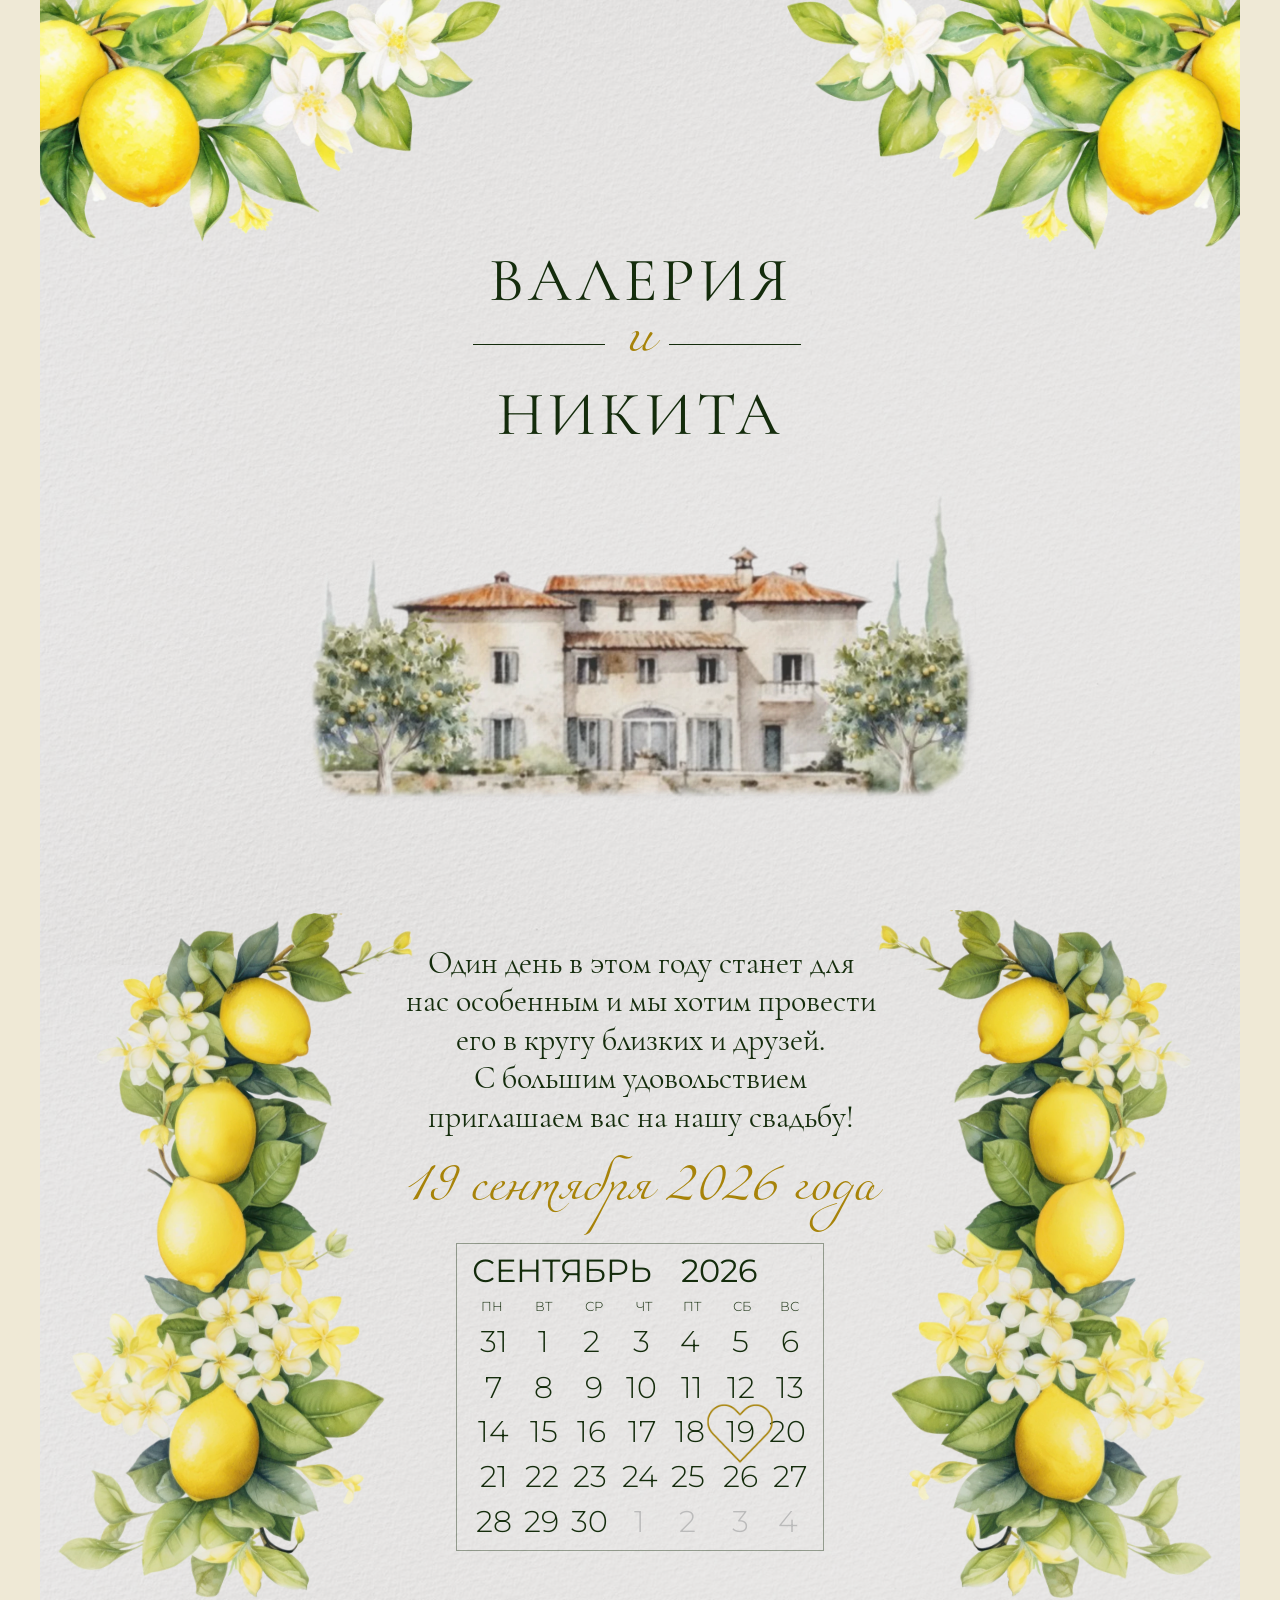
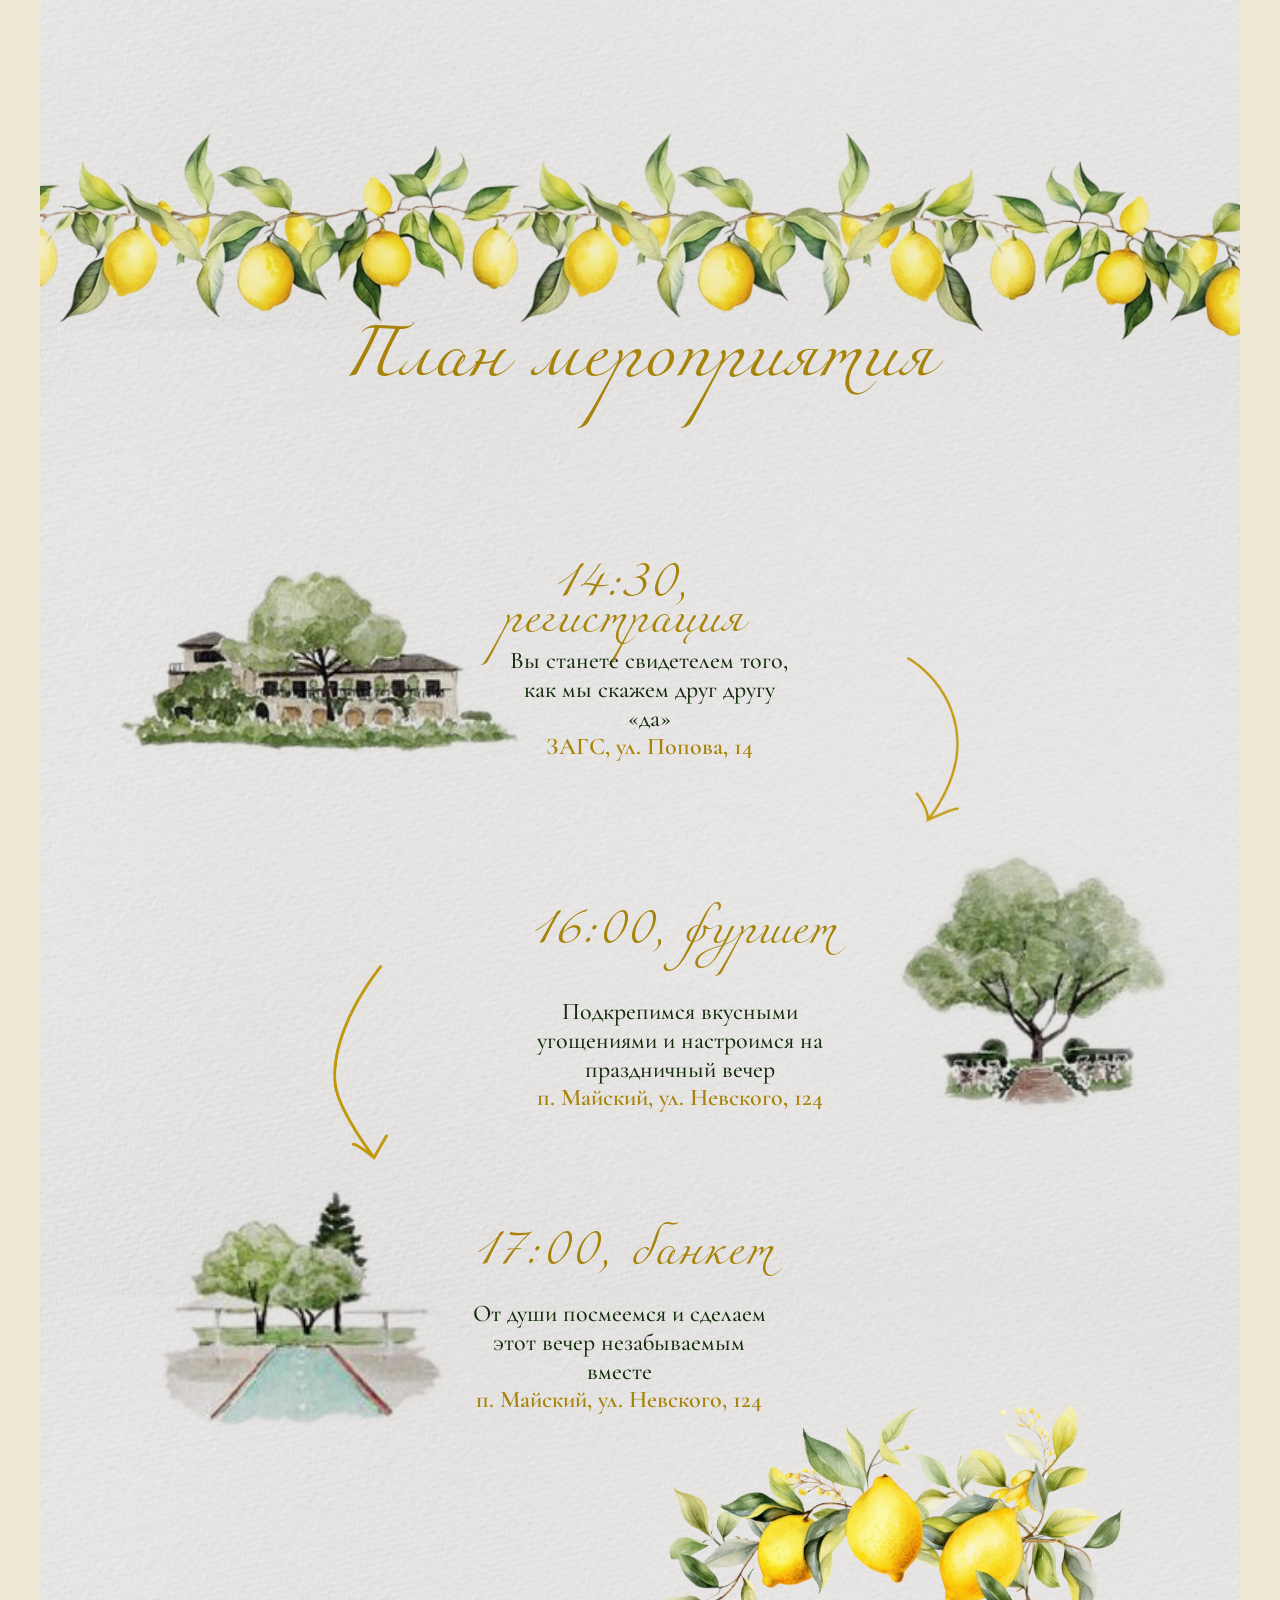
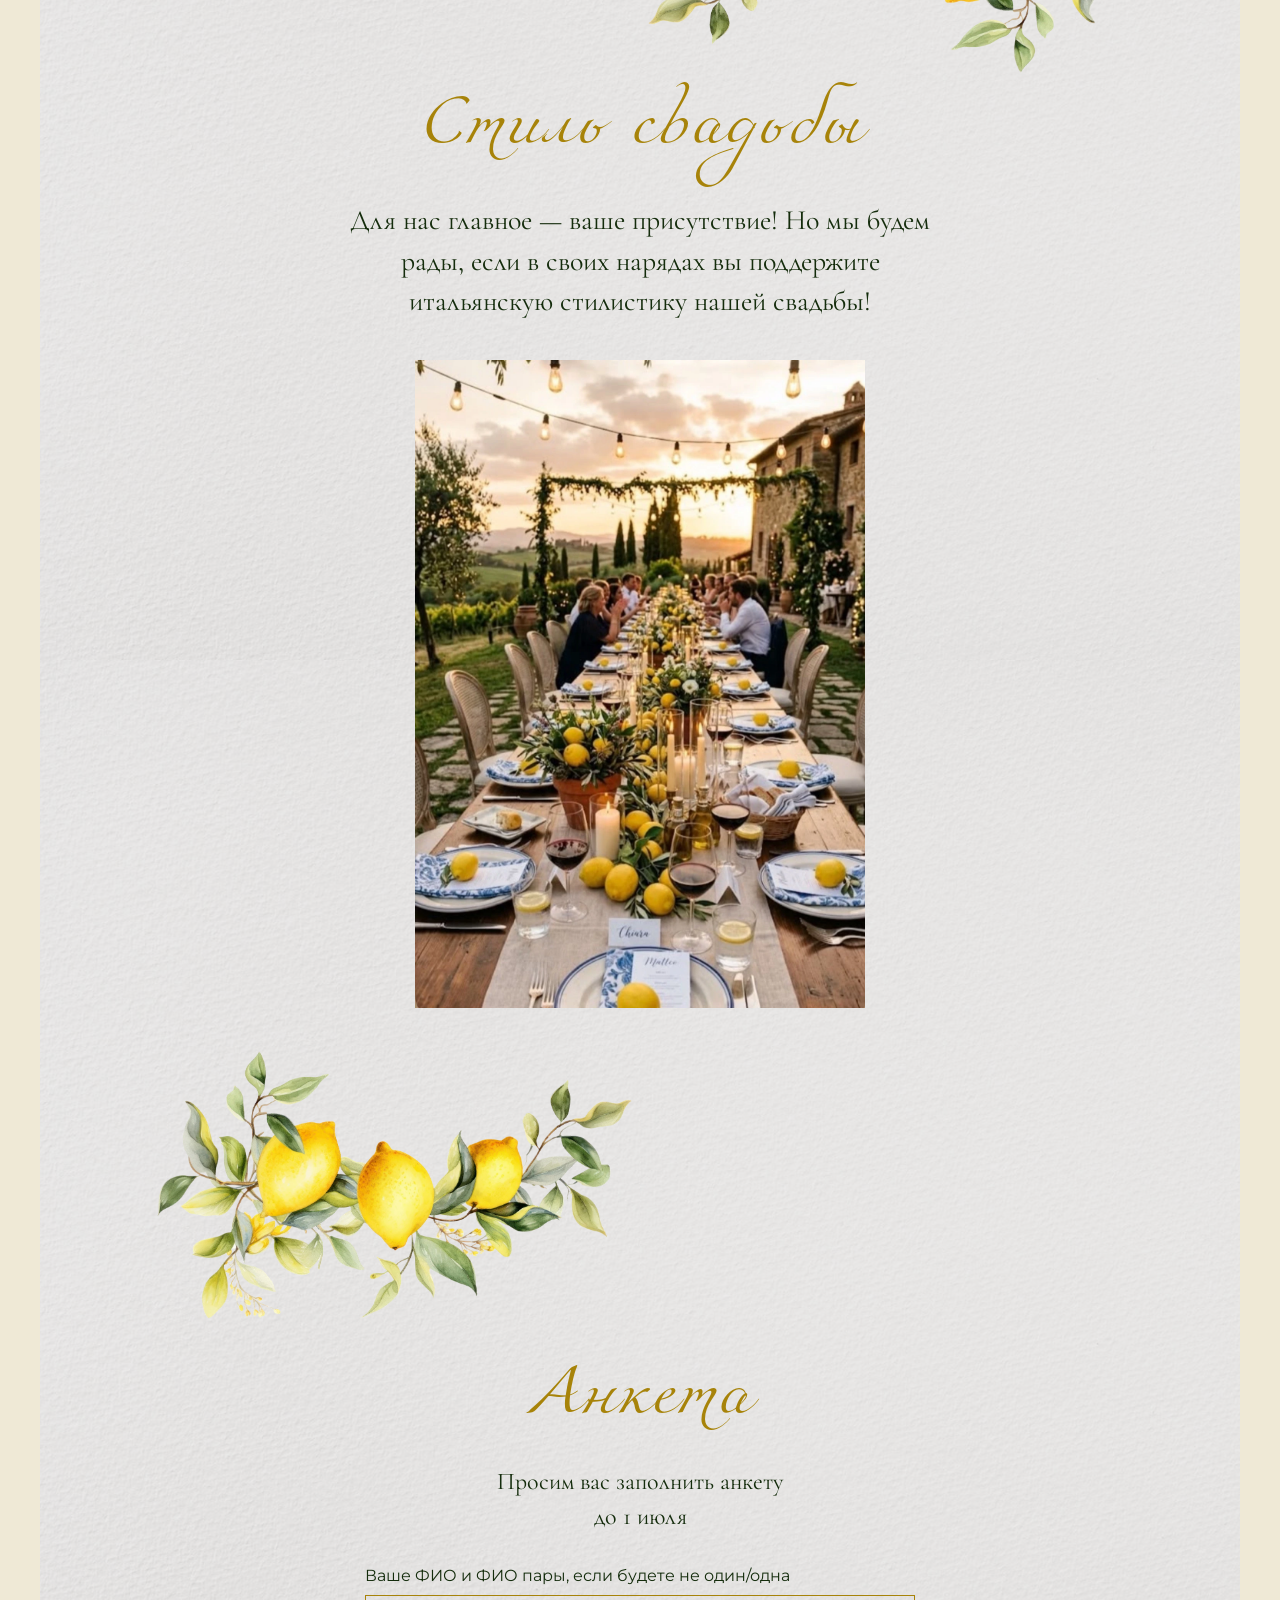
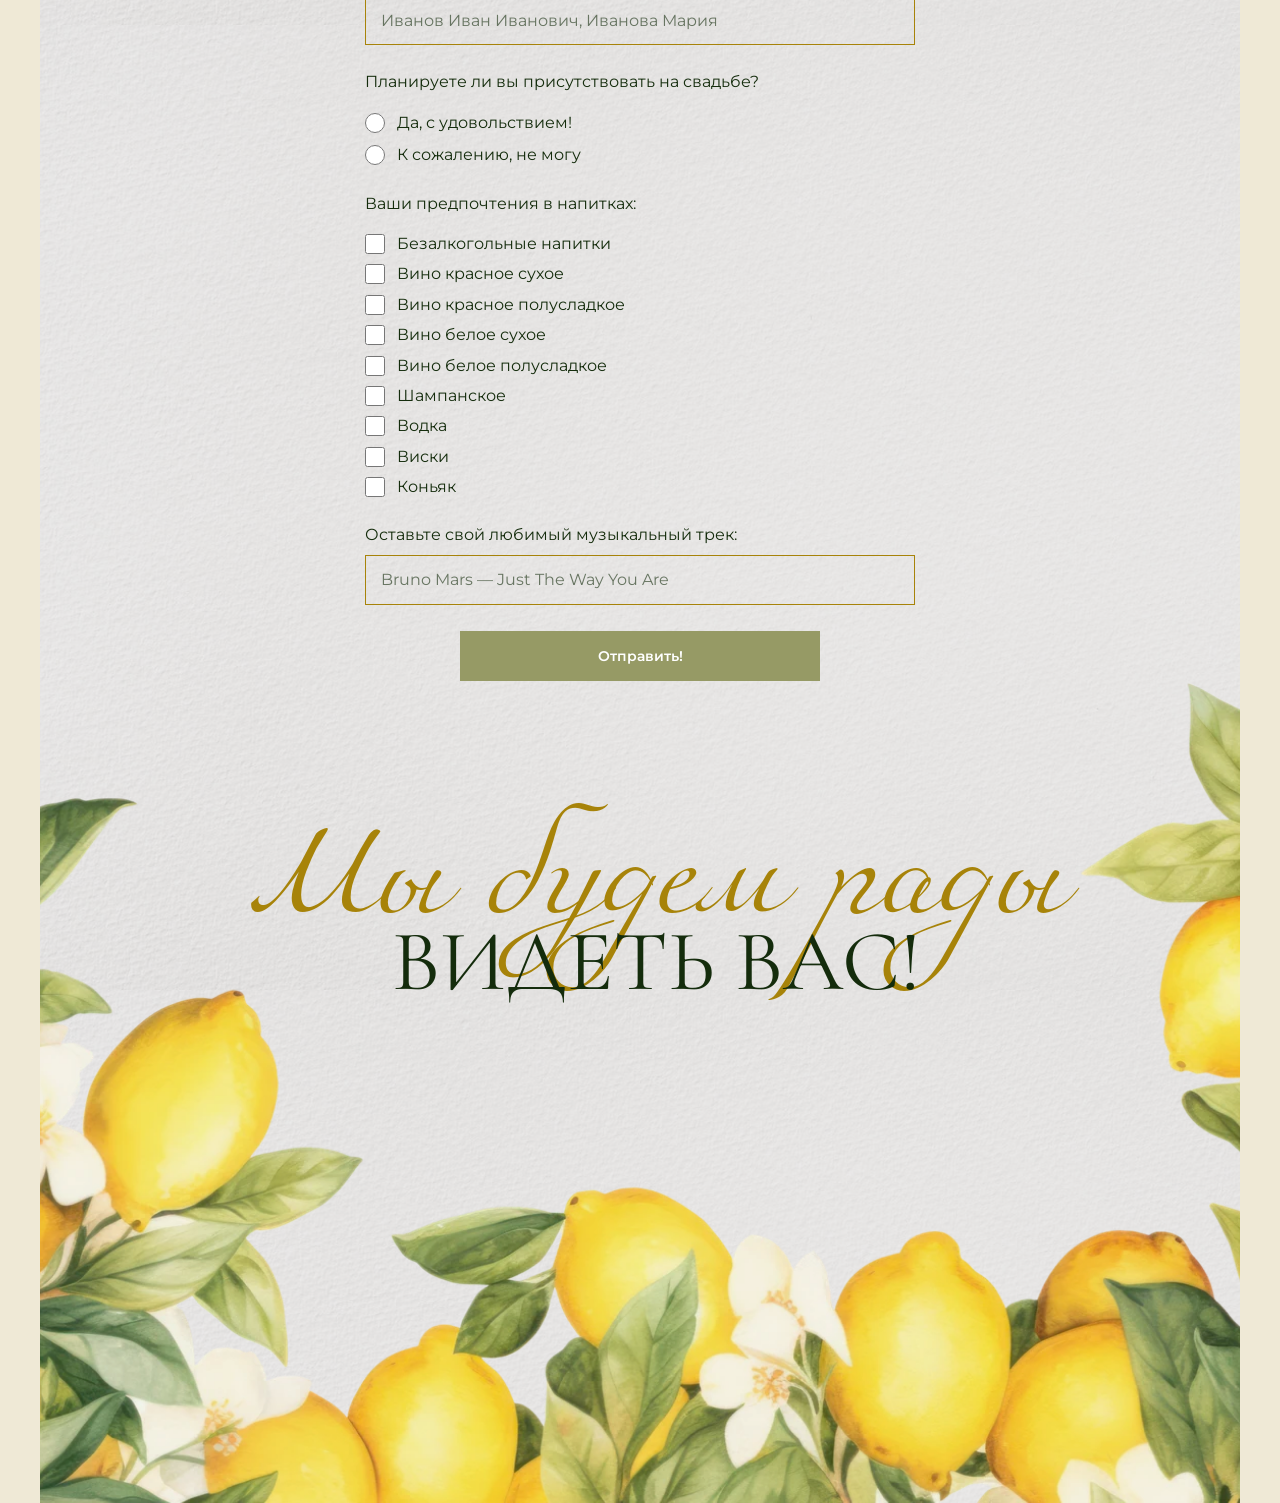
==== commit c8875928: "fix: stabilize RSVP feedback layout" ====
--- a/index.html
+++ b/index.html
@@ -30,7 +30,7 @@
     <div id="allrecords">
         <div id="rec718911148" class="r t-rec" style="background-color:#efe9d6;">
             <div class="t396">
-                <div class="t396__artboard" data-artboard-recid="718911148" data-artboard-height-res-320="5043" data-artboard-screens="320,1200" data-artboard-height="6207" data-artboard-valign="center" data-artboard-upscale="grid">
+                <div class="t396__artboard" data-artboard-recid="718911148" data-artboard-height-res-320="5139" data-artboard-screens="320,1200" data-artboard-height="6303" data-artboard-valign="center" data-artboard-upscale="grid">
 
                     <div class="t396__carrier" id="t396__carrier_718911148" data-artboard-recid="718911148"></div>
                     <div class="t396__filter" id="t396__filter_718911148" data-artboard-recid="718911148"></div>
@@ -487,7 +487,6 @@
                     <div class="tn-elem t-animate" data-elem-id="1710312698316" data-elem-type="form" data-animate-style="fadeinup" data-animate-duration="2" data-animate-distance="100" style="z-index:52; top:5315px; left:calc(50% - 600px + 325px); width:550px;" data-animate-mobile="y" data-field-top-value="5315" data-field-left-value="325" data-field-width-value="550" data-field-heightmode-value="hug" data-field-top-res-320-value="4170" data-field-left-res-320-value="10" data-field-width-res-320-value="300">
                         <div class="tn-atom tn-atom__form">
                             <form class="t-form js-form-proccess" method="post" novalidate>
-                                <div class="js-form-feedback t-form__feedback" role="status" aria-live="polite" hidden></div>
                                 <div class="t-form__inputsbox">
                                     <div class="t-form__website" aria-hidden="true">
                                         <label for="guest-website">Не заполняйте это поле</label>
@@ -531,6 +530,9 @@
                                     <div class="t-form__submit">
                                         <button type="submit" class="t-submit" data-idle-text="Отправить!" data-pending-text="Отправка…">Отправить!</button>
                                     </div>
+                                    <div class="t-form__feedback-slot">
+                                        <div class="js-form-feedback t-form__feedback" role="status" aria-live="polite" hidden></div>
+                                    </div>
                                 </div>
                             </form>
                         </div>
@@ -541,7 +543,7 @@
                     <!-- ============================================ -->
 
                     <!-- Bottom message as editable text (z:54) -->
-                    <div class="tn-elem t-animate" data-elem-id="1710312698324" data-elem-type="text" data-animate-style="fadeinup" data-animate-duration="3" data-animate-delay="0.2" data-animate-distance="100" data-animate-mobile="y" data-animate-delay-res-320="0" style="z-index:54; top:6094px; left:calc(50% - 600px + 210px); width:780px; height:auto;" data-field-top-value="6094" data-field-left-value="210" data-field-width-value="780" data-field-heightmode-value="hug" data-field-top-res-320-value="4979" data-field-left-res-320-value="-14" data-field-width-res-320-value="348">
+                    <div class="tn-elem t-animate" data-elem-id="1710312698324" data-elem-type="text" data-animate-style="fadeinup" data-animate-duration="3" data-animate-delay="0.2" data-animate-distance="100" data-animate-mobile="y" data-animate-delay-res-320="0" style="z-index:54; top:6190px; left:calc(50% - 600px + 210px); width:780px; height:auto;" data-field-top-value="6190" data-field-left-value="210" data-field-width-value="780" data-field-heightmode-value="hug" data-field-top-res-320-value="5075" data-field-left-res-320-value="-14" data-field-width-res-320-value="348">
                         <div class="tn-atom farewell-text" field="tn_text_1710312698324"><span class="farewell-text__script">Мы будем рады</span><span class="farewell-text__emphasis">ВИДЕТЬ ВАС!</span></div>
                     </div>
 
@@ -550,7 +552,7 @@
                     <!-- ============================================ -->
 
                     <!-- Bottom floral decor -->
-                    <div class="tn-elem t-animate" data-elem-id="1710312698227" data-elem-type="image" data-animate-style="fadein" data-animate-duration="3" style="z-index:30; top:5738px; left:calc(50% - 600px + -164px); width:1529px; height:1019px;" data-animate-mobile="y" data-field-top-value="5738" data-field-left-value="-164" data-field-height-value="1019" data-field-width-value="1529" data-field-top-res-320-value="4992" data-field-left-res-320-value="-61" data-field-height-res-320-value="295" data-field-width-res-320-value="442">
+                    <div class="tn-elem t-animate" data-elem-id="1710312698227" data-elem-type="image" data-animate-style="fadein" data-animate-duration="3" style="z-index:30; top:5834px; left:calc(50% - 600px + -164px); width:1529px; height:1019px;" data-animate-mobile="y" data-field-top-value="5834" data-field-left-value="-164" data-field-height-value="1019" data-field-width-value="1529" data-field-top-res-320-value="5088" data-field-left-res-320-value="-61" data-field-height-res-320-value="295" data-field-width-res-320-value="442">
                         <div class="tn-atom">
                             <img class="tn-atom__img" data-original="images/decor-2.webp" src="images/decor-2.webp" alt="">
                         </div>
--- a/css/style.css
+++ b/css/style.css
@@ -69,7 +69,7 @@
 .t396__artboard {
     position: relative;
     width: 1200px;
-    height: 6207px;
+    height: 6303px;
     margin: 0 auto;
     overflow: hidden;
     transform-origin: top center;
@@ -458,7 +458,7 @@
 @media screen and (max-width: 1199px) {
     .t396__artboard {
         width: 100%;
-        height: 5043px;
+        height: 5139px;
     }
 
     .t396__artboard::before {
@@ -467,7 +467,7 @@
 
     #rec718911148 .t396__carrier,
     #rec718911148 .t396__filter {
-        height: 5043px;
+        height: 5139px;
     }
 
     .post-location-content {
@@ -725,12 +725,17 @@
 }
 
 .t-form__feedback {
-    margin-bottom: 20px;
+    width: 100%;
     text-align: center;
-    padding: 14px;
+    padding: 10px;
     font-family: 'Montserrat', Arial, sans-serif;
-    font-size: 15px;
-    line-height: 1.4;
+    font-size: 14px;
+    line-height: 1.35;
+}
+
+.t-form__feedback-slot {
+    height: 96px;
+    padding-top: 14px;
 }
 
 .t-form__feedback--success {
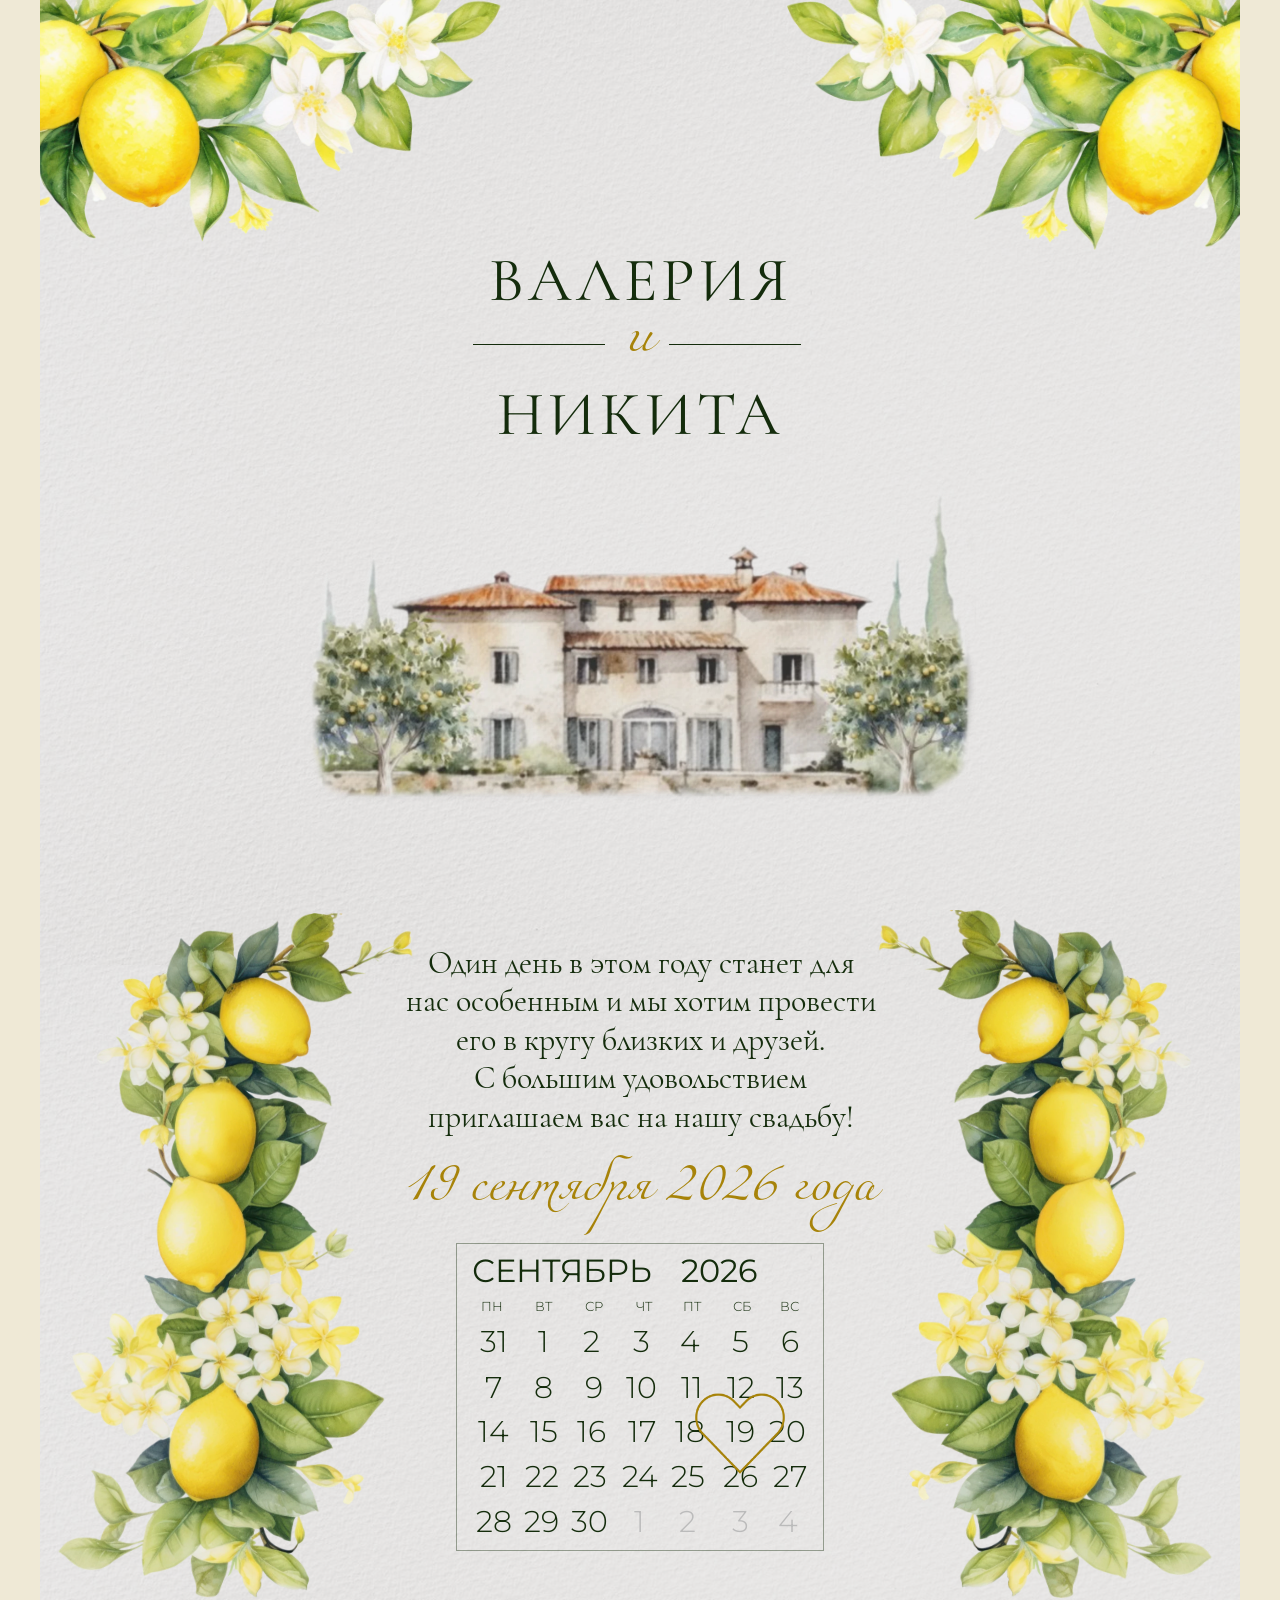
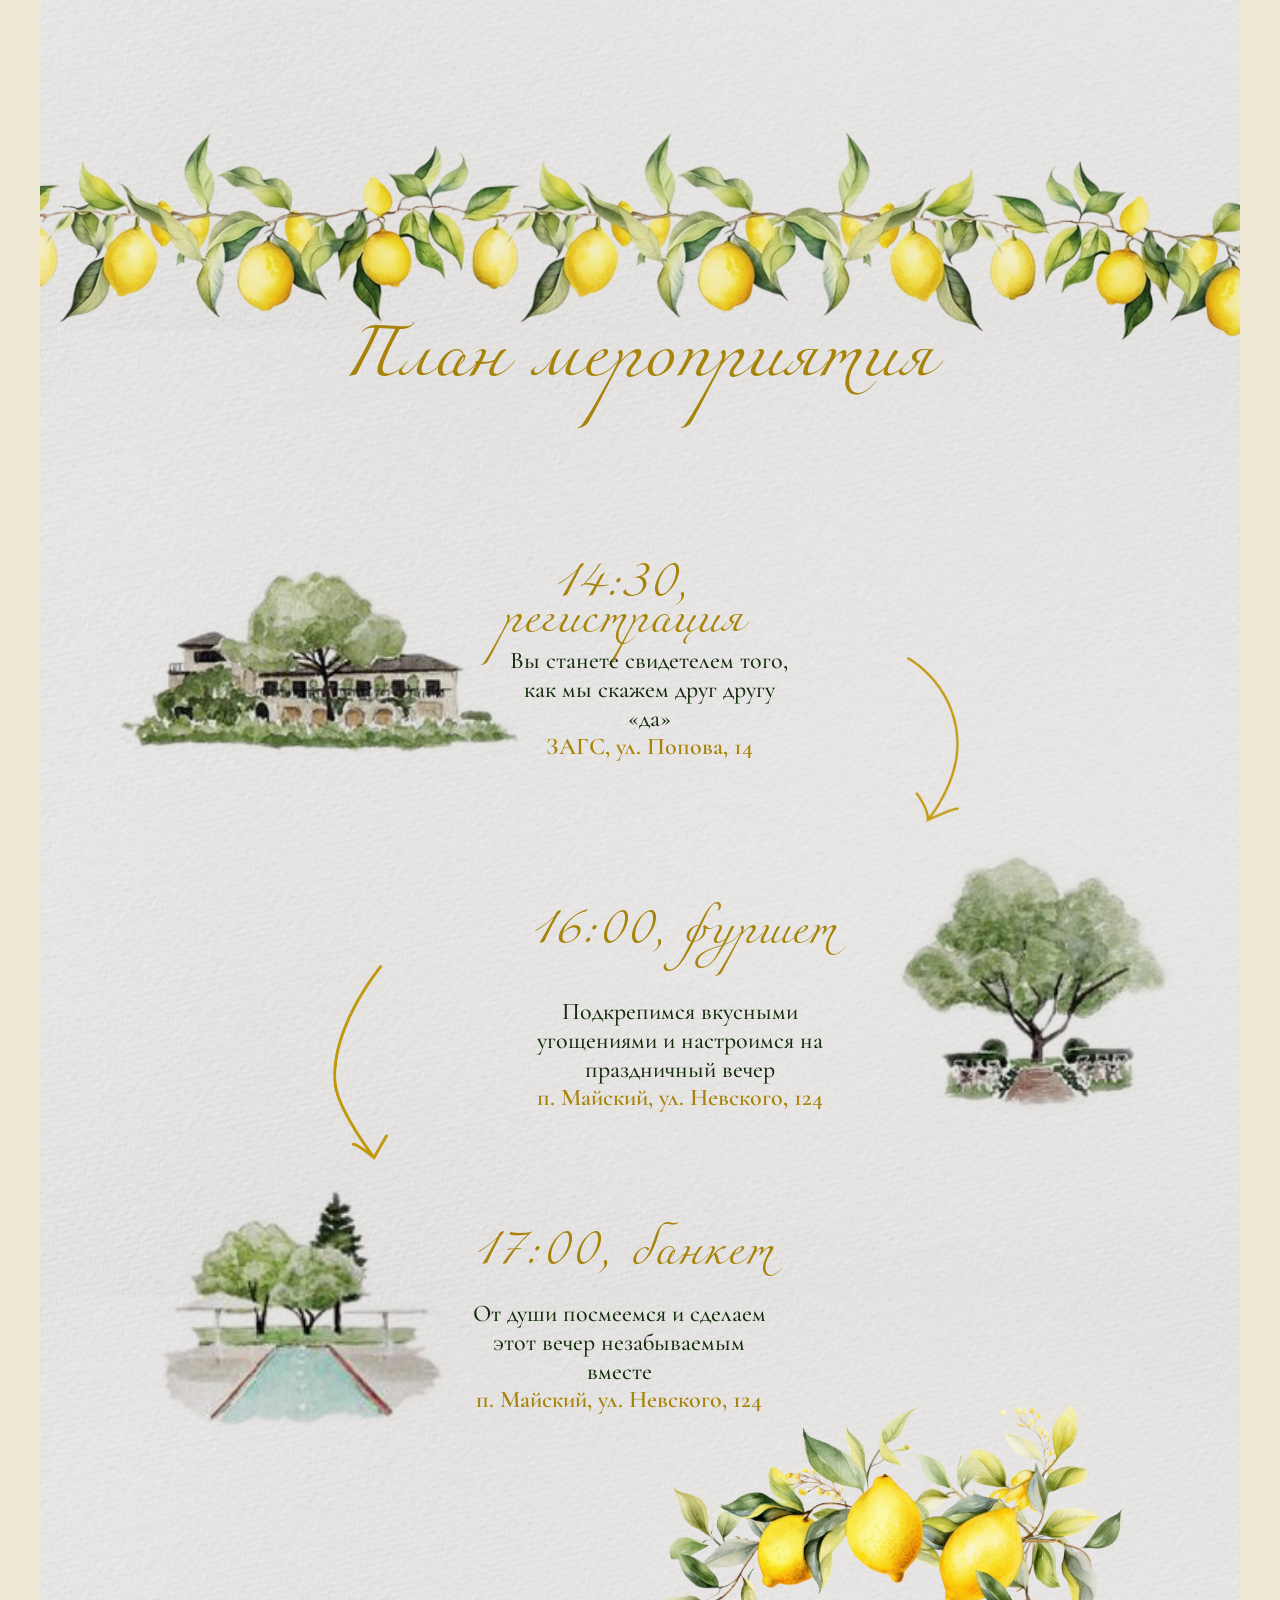
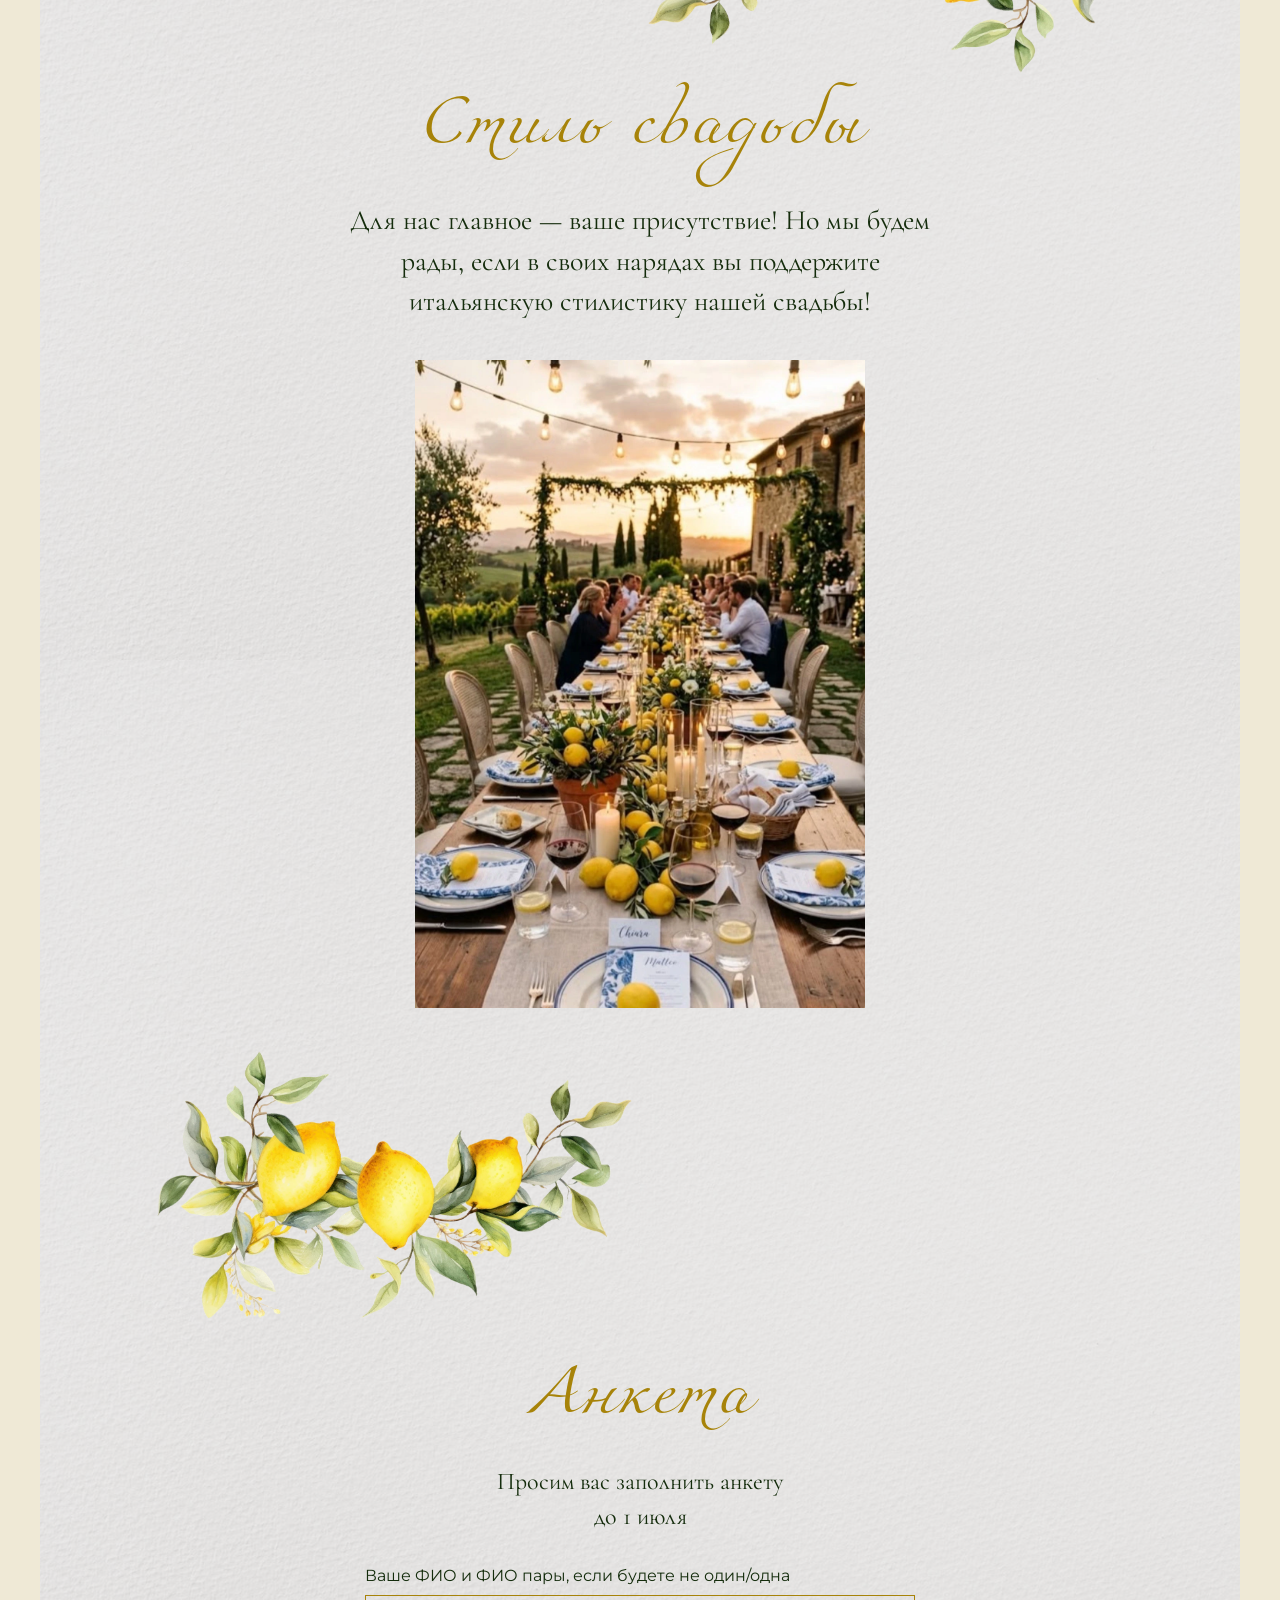
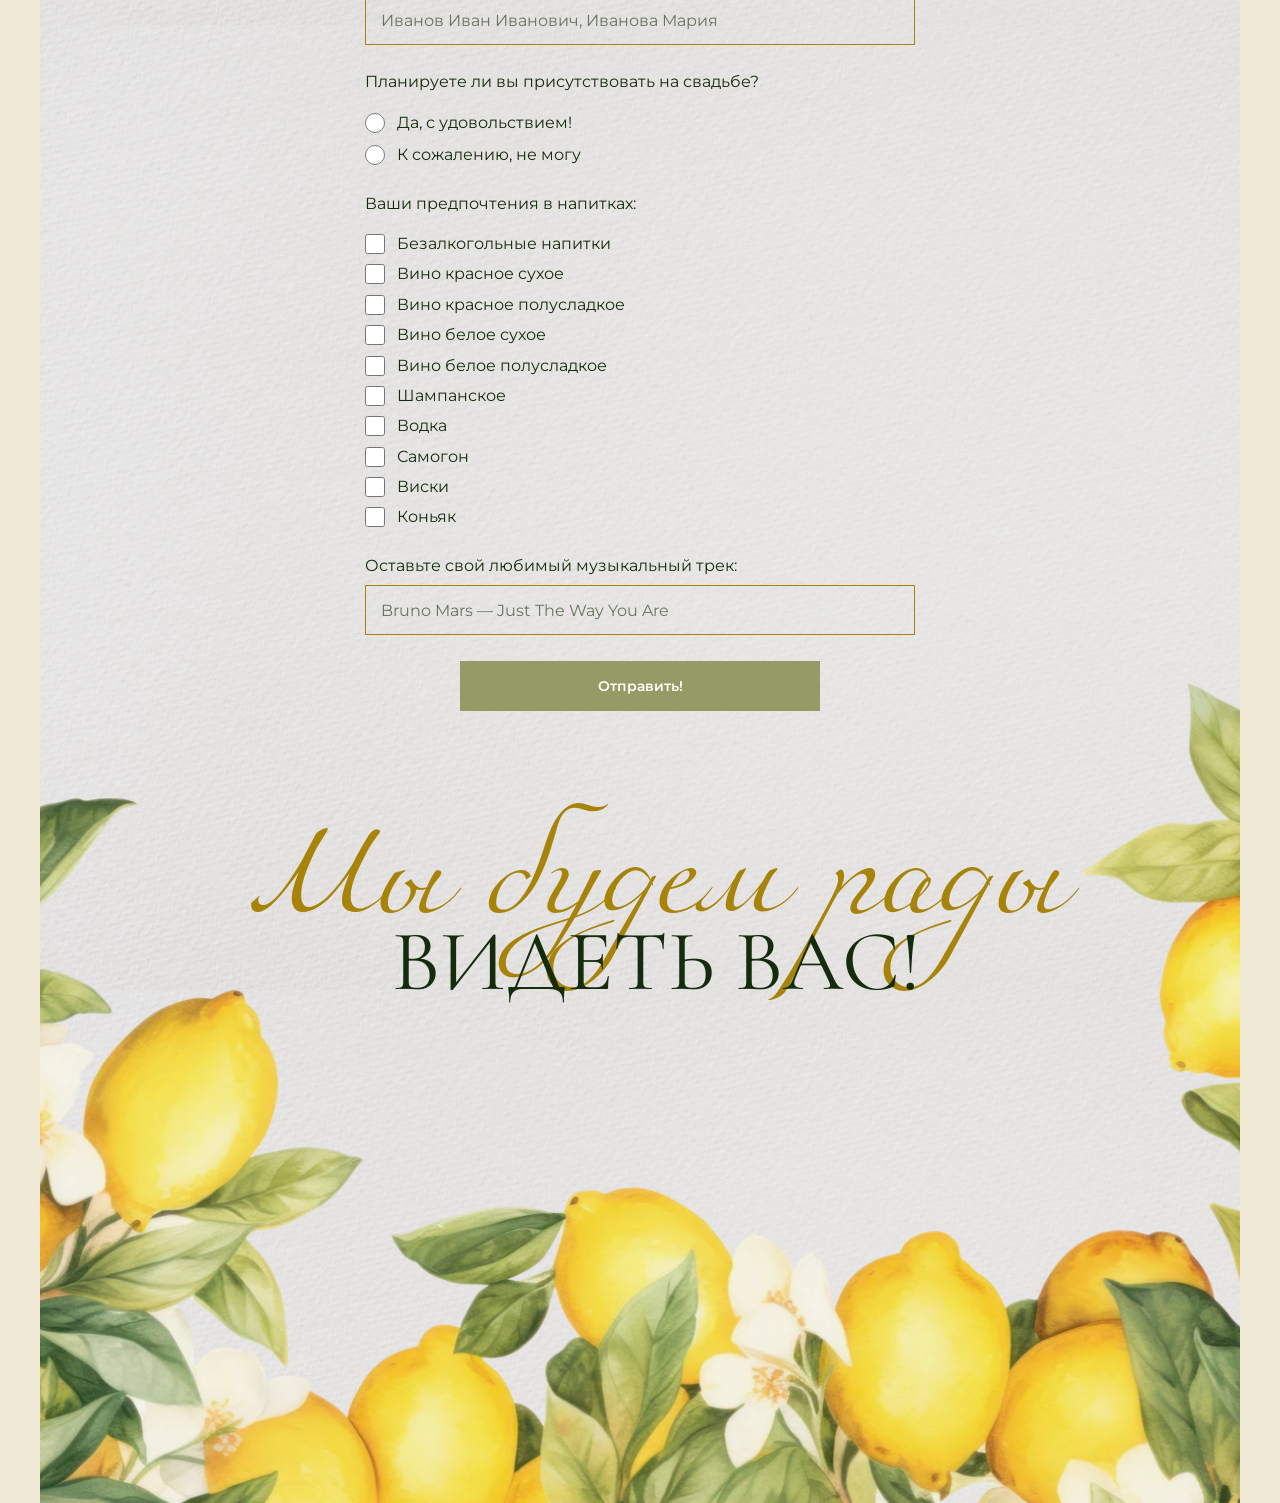
==== commit 2d3335e6: "feat: add moonshine RSVP option" ====
--- a/index.html
+++ b/index.html
@@ -519,6 +519,7 @@
                                             <label class="t-checkbox"><input type="checkbox" name="drinks" value="Вино белое полусладкое"><span>Вино белое полусладкое</span></label>
                                             <label class="t-checkbox"><input type="checkbox" name="drinks" value="Шампанское"><span>Шампанское</span></label>
                                             <label class="t-checkbox"><input type="checkbox" name="drinks" value="Водка"><span>Водка</span></label>
+                                            <label class="t-checkbox"><input type="checkbox" name="drinks" value="Самогон"><span>Самогон</span></label>
                                             <label class="t-checkbox"><input type="checkbox" name="drinks" value="Виски"><span>Виски</span></label>
                                             <label class="t-checkbox"><input type="checkbox" name="drinks" value="Коньяк"><span>Коньяк</span></label>
                                         </div>
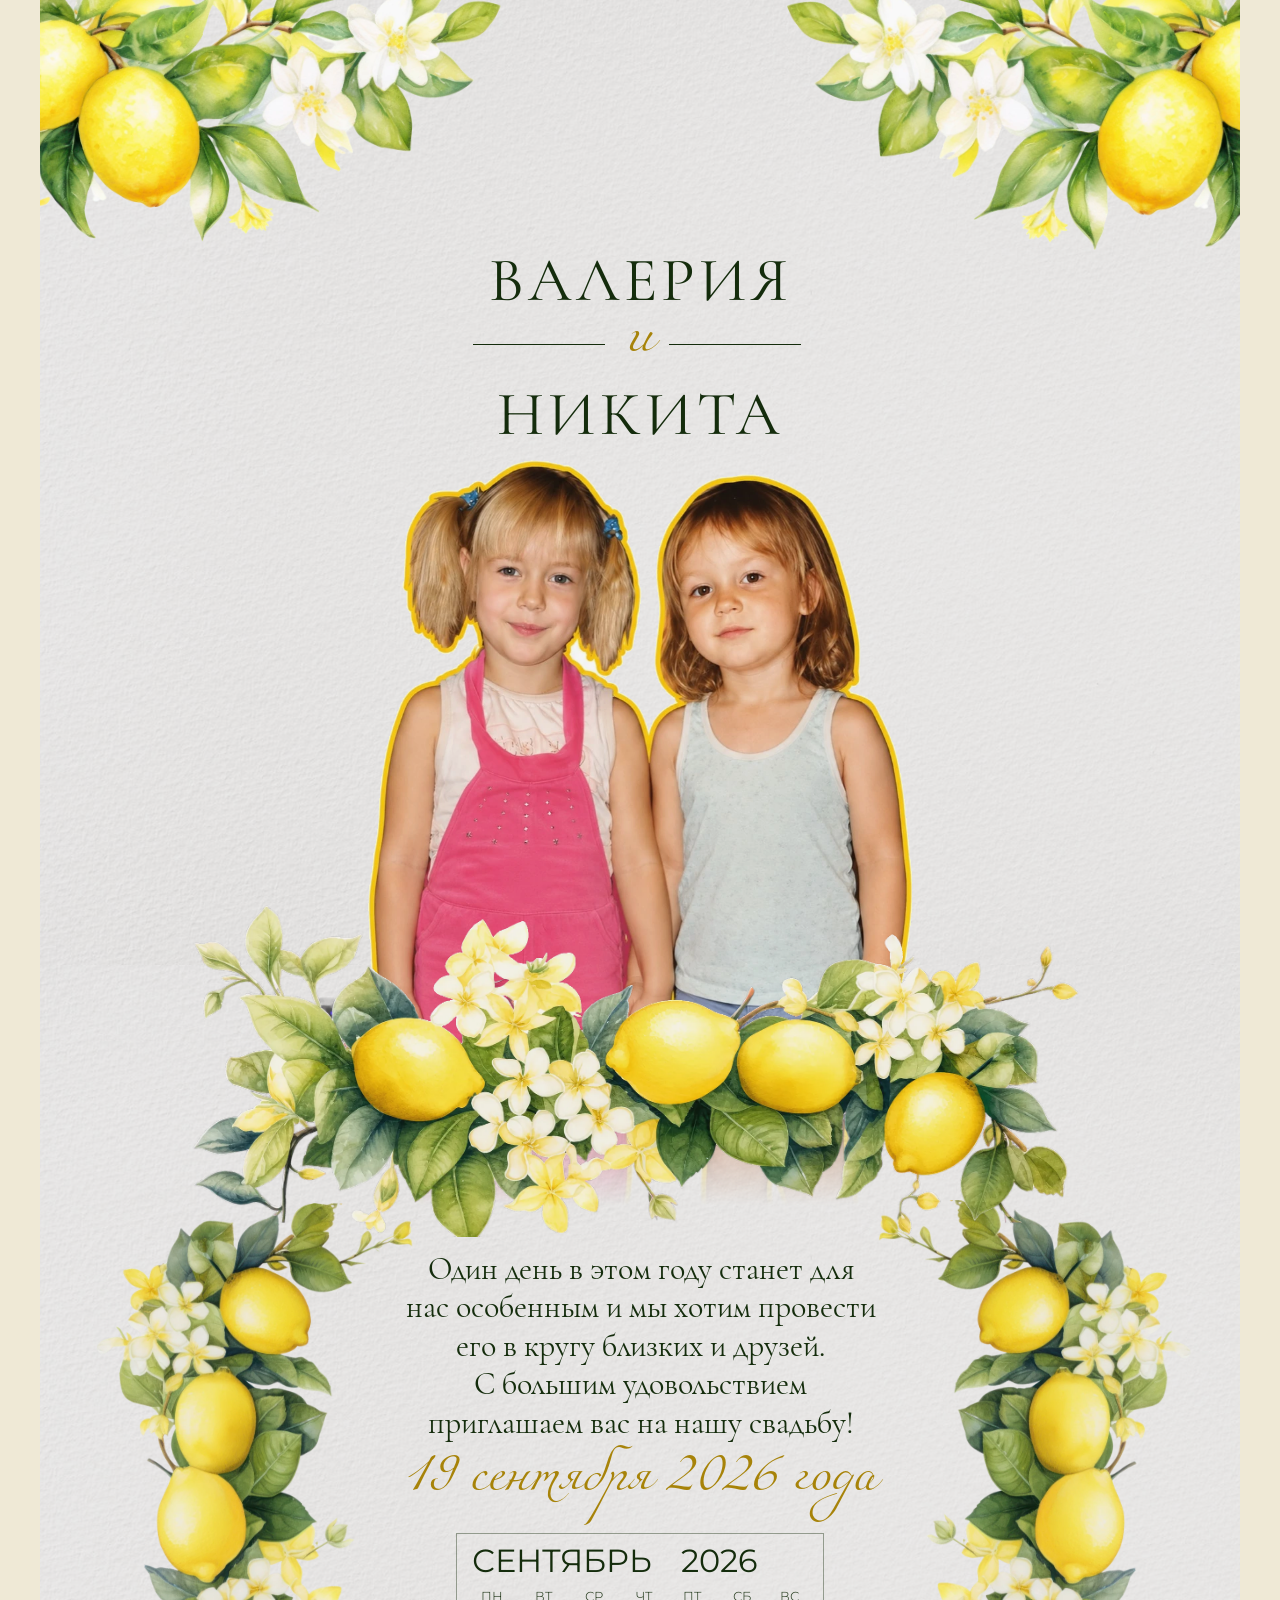
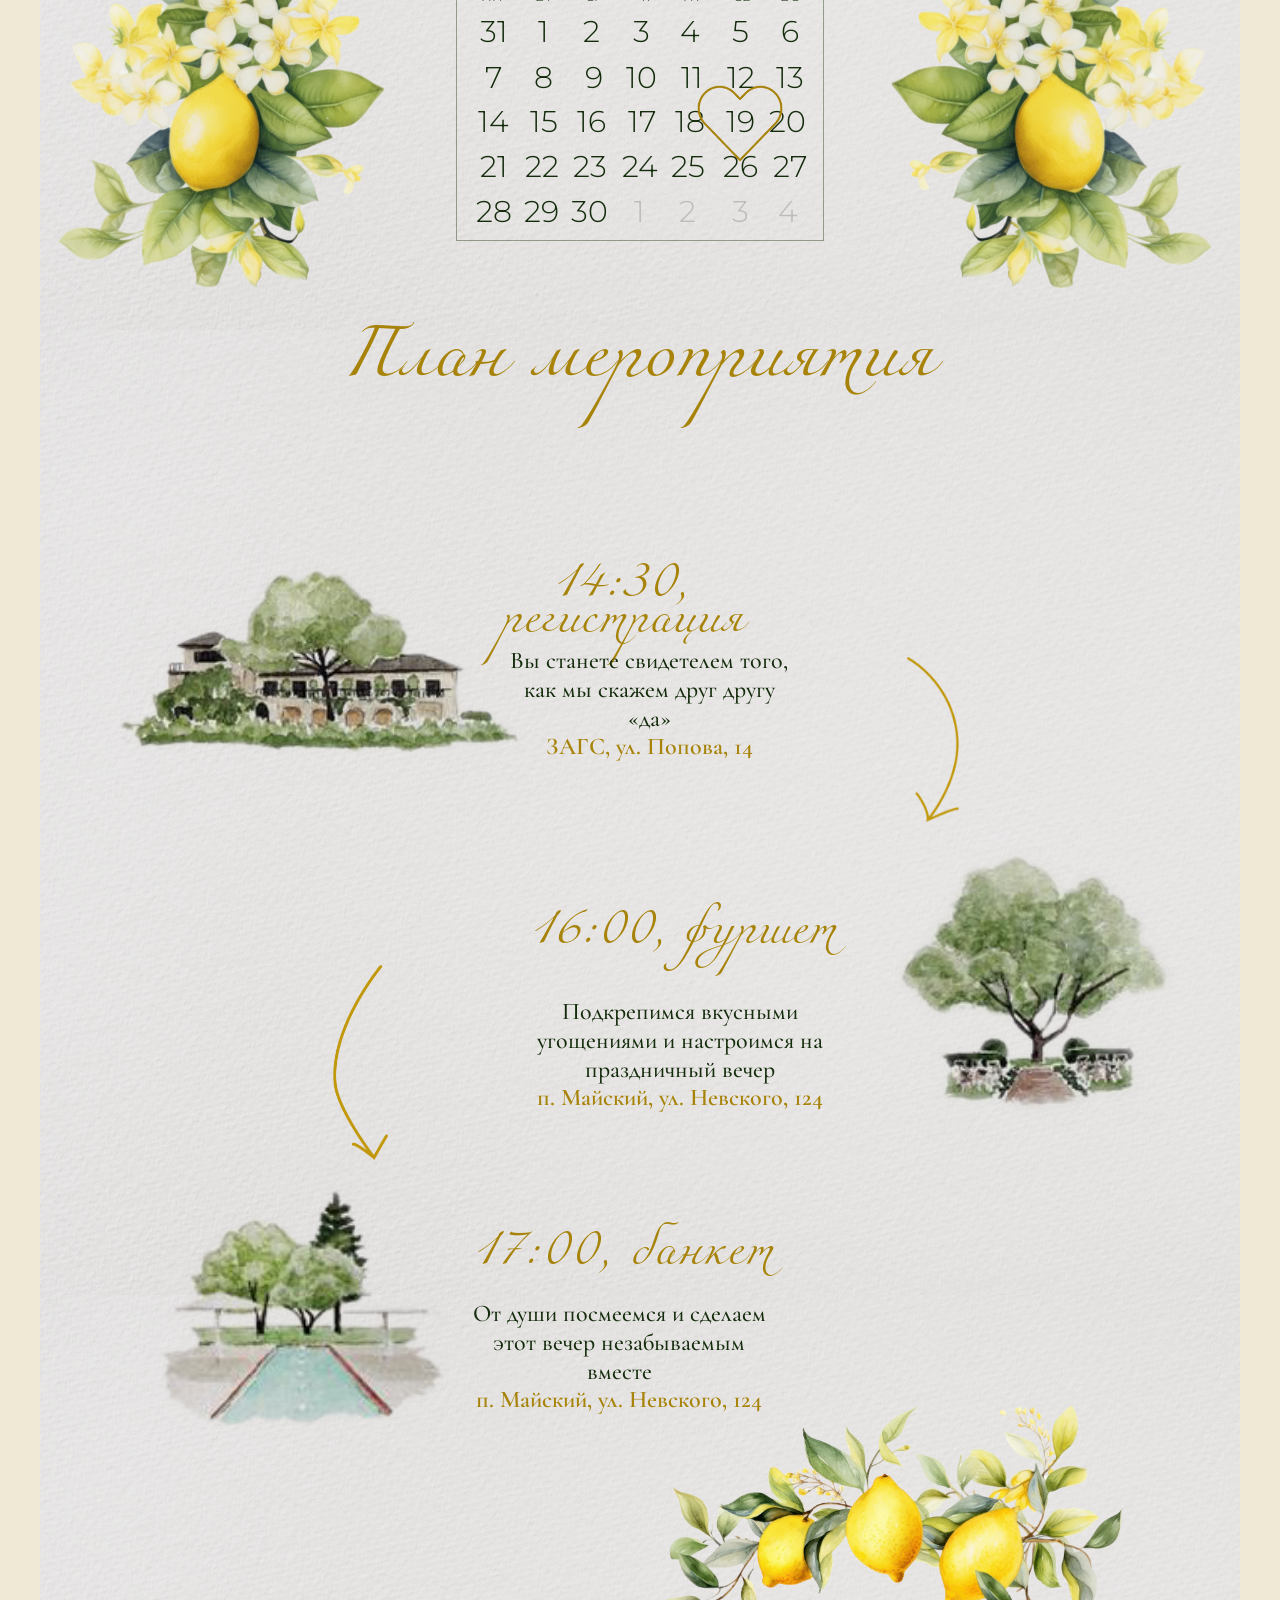
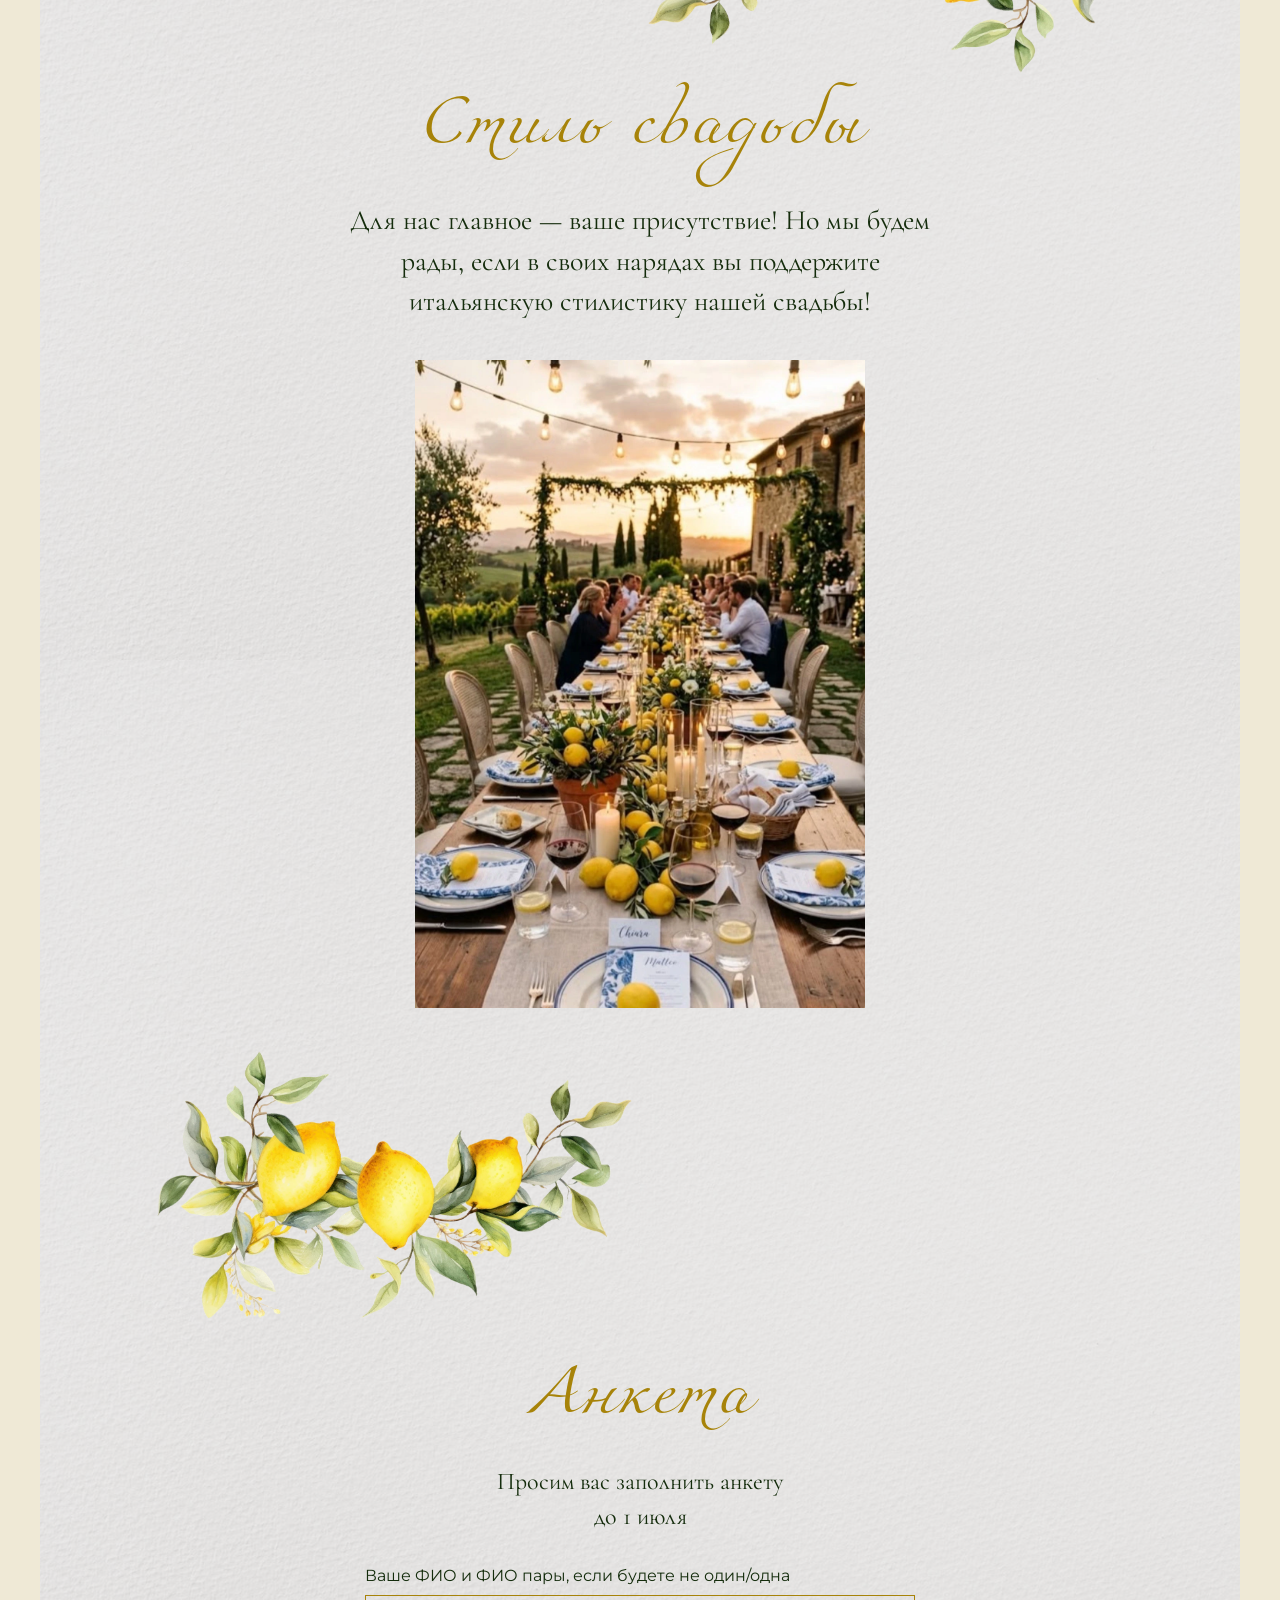
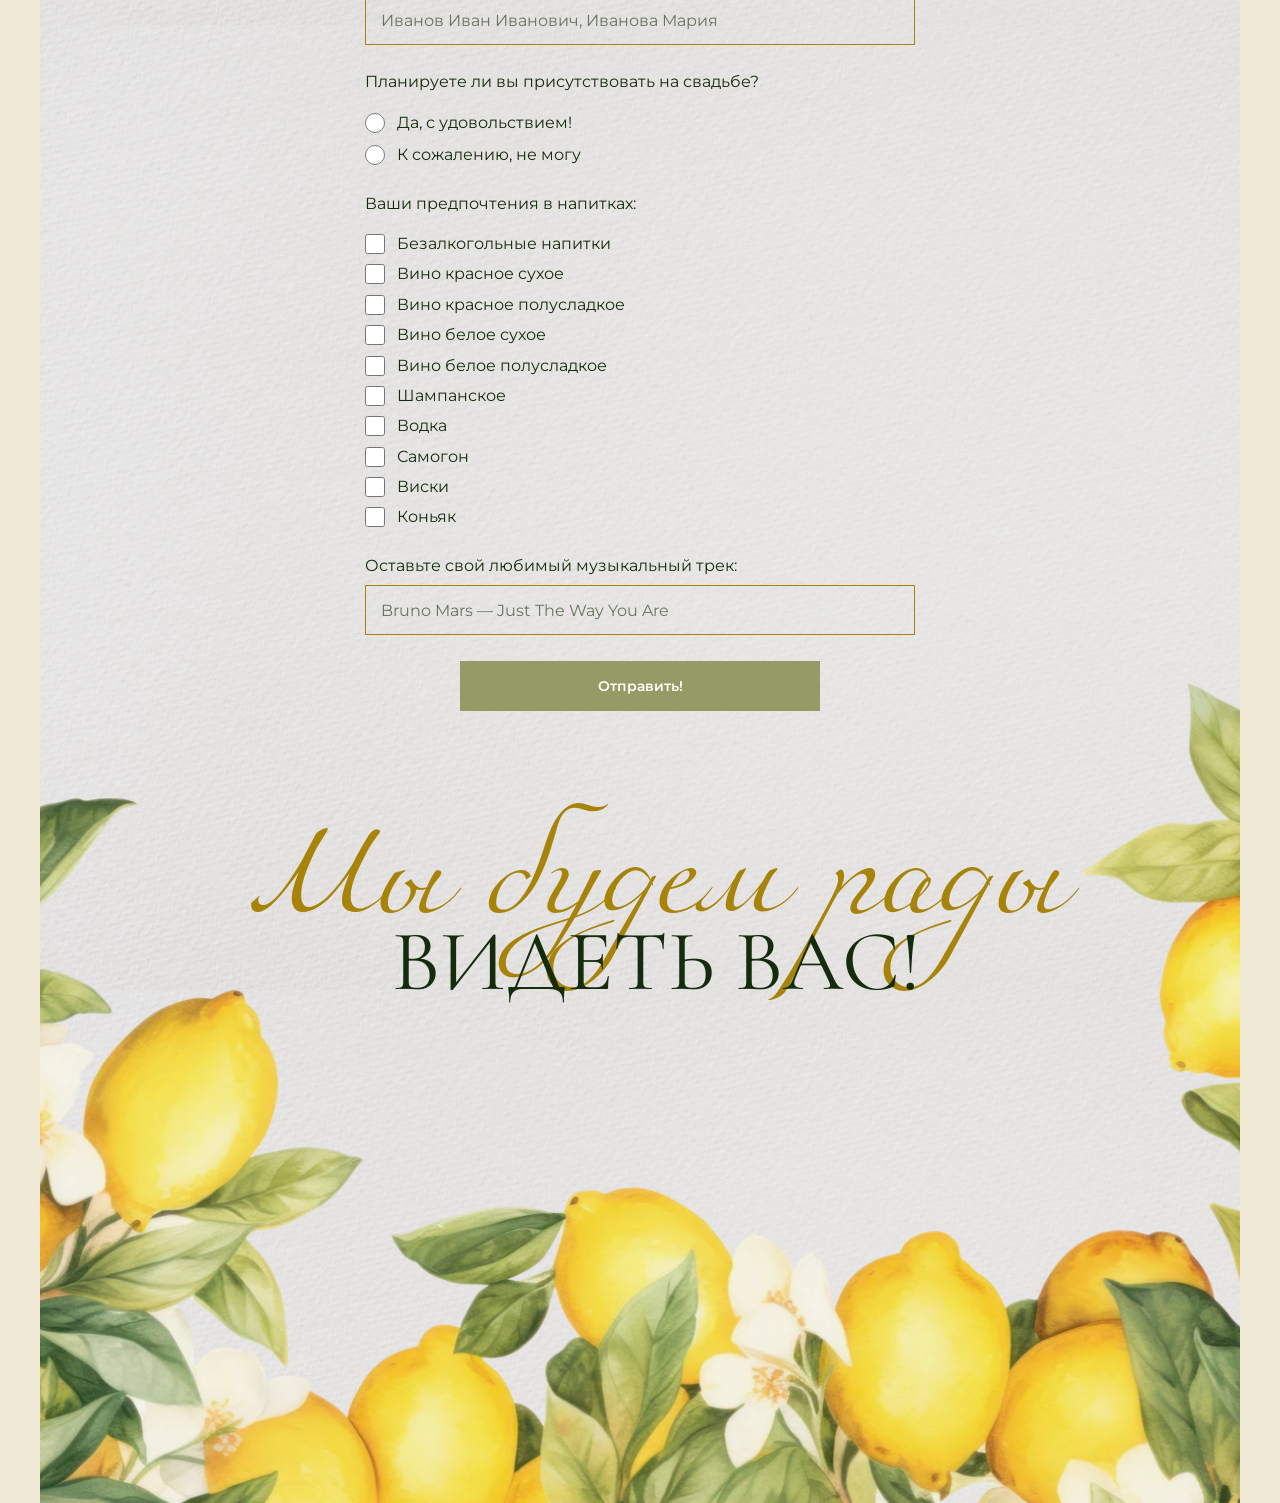
==== commit adbb87c5: "feat: replace hero artwork with childhood portrait" ====
--- a/index.html
+++ b/index.html
@@ -121,7 +121,7 @@
                     <!-- INVITATION TEXT (z:20)                       -->
                     <!-- ============================================ -->
 
-                    <div class="tn-elem t-animate" data-elem-id="1745854337625" data-elem-type="text" data-animate-style="fadeinup" data-animate-duration="3" data-animate-delay="0.2" data-animate-distance="100" style="z-index:20; top:944px; left:calc(50% - 600px + 363px); width:475px;" data-animate-mobile="y" data-field-top-value="944" data-field-left-value="363" data-field-height-value="190" data-field-width-value="475" data-field-axisy-value="top" data-field-axisx-value="left" data-field-container-value="grid" data-field-topunits-value="px" data-field-leftunits-value="px" data-field-heightunits-value="px" data-field-widthunits-value="px" data-field-textfit-value="autoheight" data-field-fontsize-value="32" data-field-top-res-320-value="939" data-field-left-res-320-value="-5" data-field-width-res-320-value="330" data-field-fontsize-res-320-value="22">
+                    <div class="tn-elem t-animate" data-elem-id="1745854337625" data-elem-type="text" data-animate-style="fadeinup" data-animate-duration="3" data-animate-delay="0.2" data-animate-distance="100" style="z-index:20; top:1250px; left:calc(50% - 600px + 363px); width:475px;" data-animate-mobile="y" data-field-top-value="1250" data-field-left-value="363" data-field-height-value="190" data-field-width-value="475" data-field-axisy-value="top" data-field-axisx-value="left" data-field-container-value="grid" data-field-topunits-value="px" data-field-leftunits-value="px" data-field-heightunits-value="px" data-field-widthunits-value="px" data-field-textfit-value="autoheight" data-field-fontsize-value="32" data-field-top-res-320-value="939" data-field-left-res-320-value="-5" data-field-width-res-320-value="330" data-field-fontsize-res-320-value="22">
                         <div class="tn-atom" field="tn_text_1745854337625" style="font-size:32px; font-family:'Cormorant Garamond',Georgia,serif; font-weight:500; color:#142c0c; text-align:center; line-height:1.2;">Один день в этом году станет для нас особенным и мы хотим провести его в кругу близких и друзей.<br />С большим удовольствием приглашаем вас на нашу свадьбу!</div>
                     </div>
 
@@ -130,9 +130,9 @@
                     <!-- ============================================ -->
 
                     <!-- Floral 2 (z:20) -->
-                    <div class="tn-elem t-animate" data-elem-id="1709719261337" data-elem-type="image" data-animate-style="fadein" data-animate-duration="3" style="z-index:20; top:452px; left:calc(50% - 600px + 264px); width:672px; height:351px;" data-animate-mobile="y" data-field-top-value="452" data-field-left-value="264" data-field-height-value="351" data-field-width-value="672" data-field-axisy-value="top" data-field-axisx-value="left" data-field-container-value="grid" data-field-topunits-value="px" data-field-leftunits-value="px" data-field-heightunits-value="px" data-field-widthunits-value="px" data-field-filewidth-value="1550" data-field-fileheight-value="810" data-field-heightmode-value="hug" data-field-top-res-320-value="460" data-field-left-res-320-value="-49" data-field-height-res-320-value="219" data-field-width-res-320-value="419">
-                        <div class="tn-atom">
-                            <img class="tn-atom__img" data-original="images/floral-2.webp" src="images/floral-2.webp" alt="">
+                    <div class="tn-elem t-animate header-photo" data-elem-id="1709719261337" data-elem-type="image" data-animate-style="fadein" data-animate-duration="3" data-animate-group="header-portrait" style="z-index:20; top:452px; left:calc(50% - 600px + 320px); width:560px; height:753px;" data-animate-mobile="y" data-field-top-value="452" data-field-left-value="320" data-field-height-value="753" data-field-width-value="560" data-field-axisy-value="top" data-field-axisx-value="left" data-field-container-value="grid" data-field-topunits-value="px" data-field-leftunits-value="px" data-field-heightunits-value="px" data-field-widthunits-value="px" data-field-filewidth-value="844" data-field-fileheight-value="1135" data-field-top-res-320-value="400" data-field-left-res-320-value="-5" data-field-height-res-320-value="444" data-field-width-res-320-value="330">
+                        <div class="tn-atom">
+                            <img class="tn-atom__img" data-original="images/childhood-cutout.webp" src="images/childhood-cutout.webp" alt="Валерия и Никита в детстве">
                         </div>
                     </div>
 
@@ -165,9 +165,9 @@
                     </div>
 
                     <!-- Decor 1 (z:21) -->
-                    <div class="tn-elem t-animate" data-elem-id="1709724335697" data-elem-type="image" data-animate-style="fadein" data-animate-duration="3" style="z-index:21; top:1663px; left:calc(50% - 600px + 1849px); width:578px; height:322px;" data-animate-mobile="y" data-field-top-value="1663" data-field-left-value="1849" data-field-height-value="322" data-field-width-value="578" data-field-axisy-value="top" data-field-axisx-value="left" data-field-container-value="grid" data-field-topunits-value="px" data-field-leftunits-value="px" data-field-heightunits-value="px" data-field-widthunits-value="px" data-field-filewidth-value="1680" data-field-fileheight-value="936" data-field-heightmode-value="hug" data-field-top-res-320-value="688" data-field-left-res-320-value="-65" data-field-height-res-320-value="251" data-field-width-res-320-value="451">
-                        <div class="tn-atom">
-                            <img class="tn-atom__img" data-original="images/decor-1.webp" src="images/decor-1.webp" alt="">
+                    <div class="tn-elem t-animate header-photo-foreground" data-elem-id="1709724335697" data-elem-type="image" data-animate-style="fadein" data-animate-duration="3" data-animate-group="header-portrait" style="z-index:21; top:980px; left:calc(50% - 600px + 150px); width:900px; height:250px;" data-animate-mobile="y" data-field-top-value="980" data-field-left-value="150" data-field-height-value="250" data-field-width-value="900" data-field-axisy-value="top" data-field-axisx-value="left" data-field-container-value="grid" data-field-topunits-value="px" data-field-leftunits-value="px" data-field-heightunits-value="px" data-field-widthunits-value="px" data-field-filewidth-value="2050" data-field-fileheight-value="767" data-field-top-res-320-value="745" data-field-left-res-320-value="-65" data-field-height-res-320-value="194" data-field-width-res-320-value="451">
+                        <div class="tn-atom">
+                            <img class="tn-atom__img" data-original="images/header-flowers.webp" src="images/header-flowers.webp" alt="">
                         </div>
                     </div>
 
@@ -195,6 +195,8 @@
                     <!-- ============================================ -->
                     <!-- DATE / CALENDAR SECTION (z:22-28, 47 elem)  -->
                     <!-- ============================================ -->
+
+                    <div class="calendar-group">
 
 <!-- Calendar Header — Date Text (z:22, was corner-srt.png image) -->
                     <div class="tn-elem t-animate" data-elem-id="176120245321866740" data-elem-type="text" data-animate-style="fadeinup" data-animate-duration="3" data-animate-delay="0.2" data-animate-distance="100" style="z-index:22; top:1150px; left:calc(50% - 600px + 358px); width:484px; height:auto;" data-animate-mobile="y" data-field-top-value="1150" data-field-left-value="358" data-field-height-value="85" data-field-width-value="484" data-field-axisy-value="top" data-field-axisx-value="left" data-field-container-value="grid" data-field-topunits-value="px" data-field-leftunits-value="px" data-field-heightunits-value="px" data-field-widthunits-value="px" data-field-textfit-value="autoheight" data-field-fontsize-value="36" data-field-top-res-320-value="1093" data-field-left-res-320-value="-25" data-field-height-res-320-value="58" data-field-width-res-320-value="370" data-field-fontsize-res-320-value="28">
@@ -370,6 +372,8 @@
                             <img class="tn-atom__img" data-original="images/heart-stroke.webp" src="images/heart-stroke.webp" alt="">
                         </div>
                     </div>
+
+                    </div><!-- /calendar-group -->
 
                     <!-- ============================================ -->
                     <!-- TIMING SECTION (z:31-40)                     -->
--- a/css/style.css
+++ b/css/style.css
@@ -82,6 +82,12 @@
     top: -550px;
 }
 
+.calendar-group {
+    position: absolute;
+    inset: 0;
+    top: 290px;
+}
+
 #rec718911148 .tn-elem[data-elem-id="1710312698310"] {
     display: none !important;
 }
@@ -167,6 +173,69 @@
 .tn-atom__img {
     width: 100%;
     display: block;
+}
+
+.header-photo {
+    display: block;
+    overflow: hidden;
+}
+
+.header-photo .tn-atom {
+    display: block;
+    width: 100%;
+    height: 100%;
+}
+
+.header-photo .tn-atom__img {
+    width: 100%;
+    height: 100%;
+    object-fit: contain;
+    object-position: center bottom;
+}
+
+.header-photo-foreground {
+    display: block;
+    overflow: hidden;
+}
+
+.header-photo-foreground .tn-atom,
+.header-photo-foreground .tn-atom__img {
+    display: block;
+    width: 100%;
+    height: 100%;
+}
+
+.header-photo-foreground .tn-atom__img {
+    object-fit: cover;
+    object-position: center 46%;
+}
+
+@media screen and (min-width: 1200px) {
+    .header-photo .tn-atom__img {
+        object-fit: contain;
+        object-position: center bottom;
+        -webkit-mask-image: linear-gradient(to bottom, #000 0%, #000 78%, transparent 100%);
+        mask-image: linear-gradient(to bottom, #000 0%, #000 78%, transparent 100%);
+    }
+
+    #rec718911148 .tn-elem[data-elem-id="1709724335697"] {
+        top: 900px !important;
+        height: 337px !important;
+    }
+
+    .header-photo-foreground .tn-atom__img {
+        object-fit: contain;
+        object-position: center;
+    }
+
+    #rec718911148 .tn-elem[data-elem-id="1709729241648"] {
+        display: none !important;
+    }
+
+    #rec718911148 .tn-elem[data-elem-id="1709729261544"],
+    #rec718911148 .tn-elem[data-elem-id="1709729931803"] {
+        top: 1357px !important;
+    }
 }
 
 /* Background image (used for paper textures) */
@@ -472,6 +541,10 @@
 
     .post-location-content {
         top: -244px;
+    }
+
+    .calendar-group {
+        top: 0;
     }
 
     #rec718911148 .tn-elem[data-elem-id="1710312698266"] {
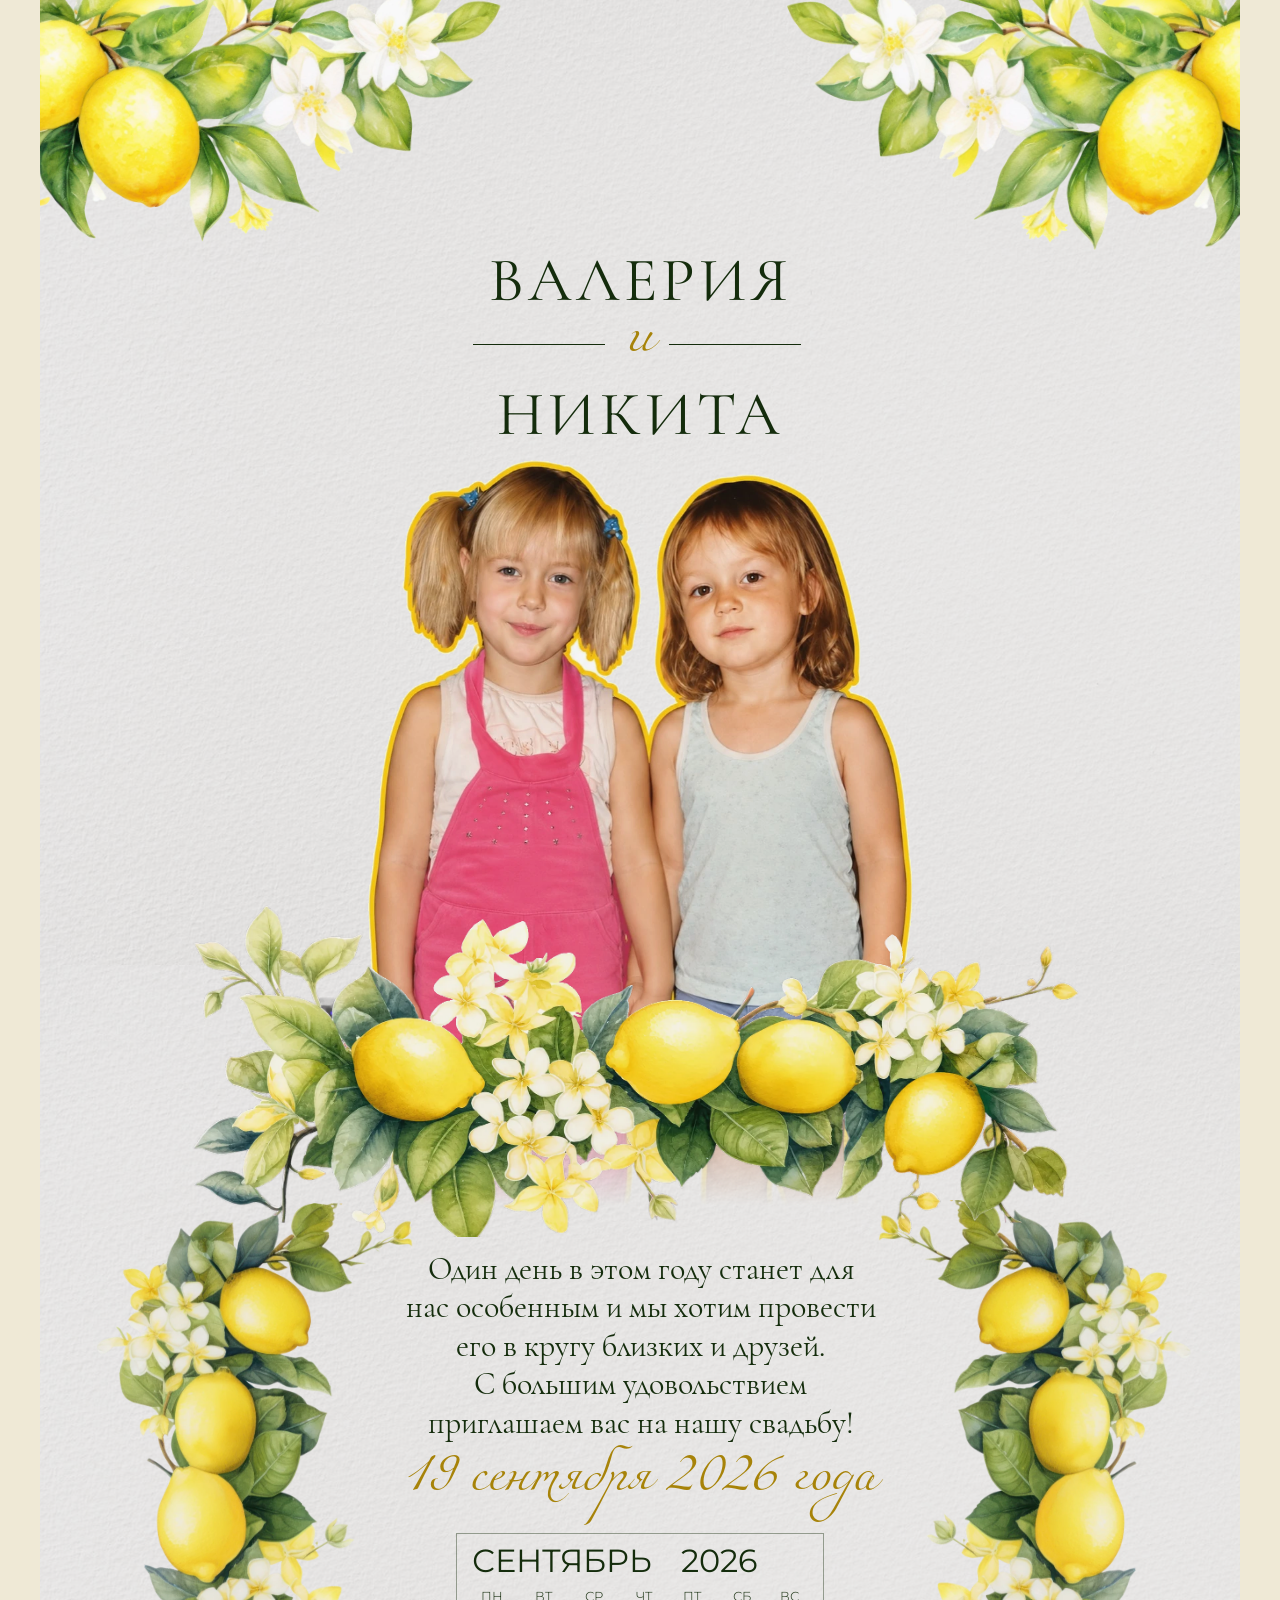
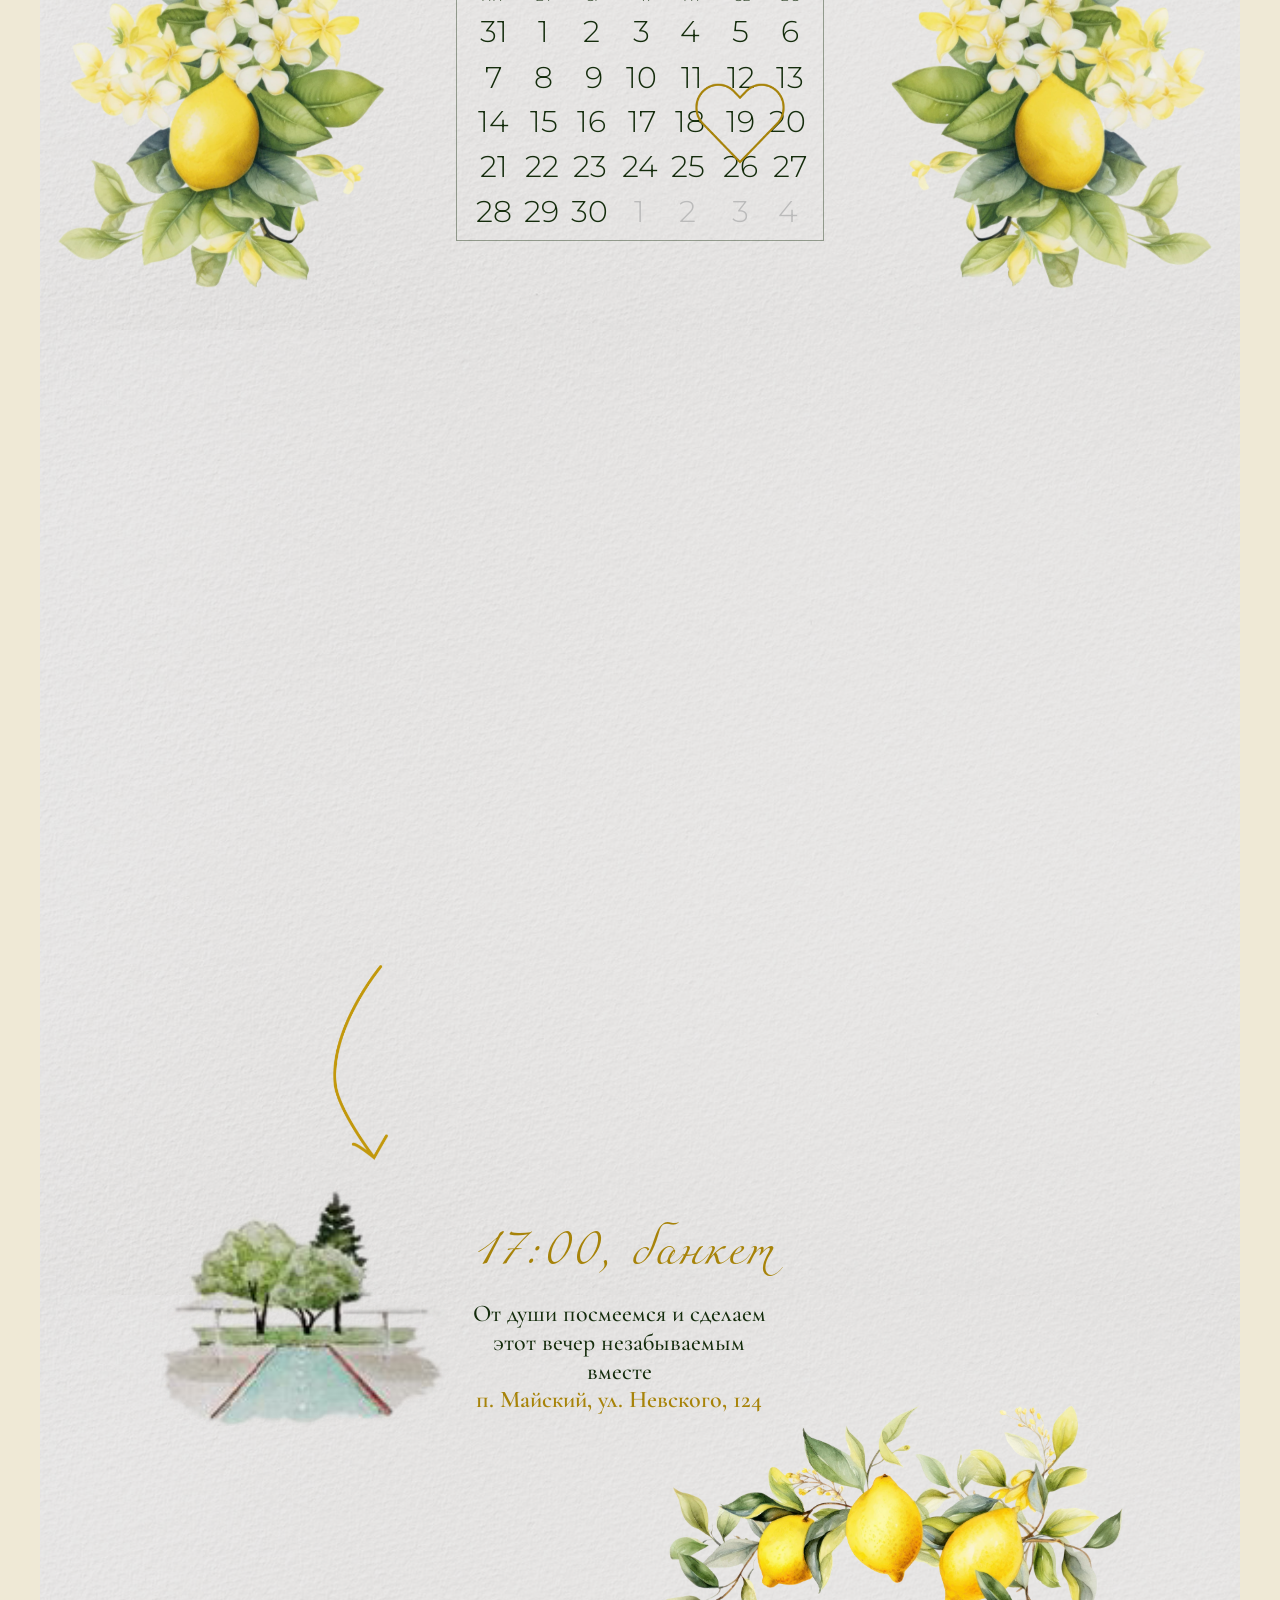
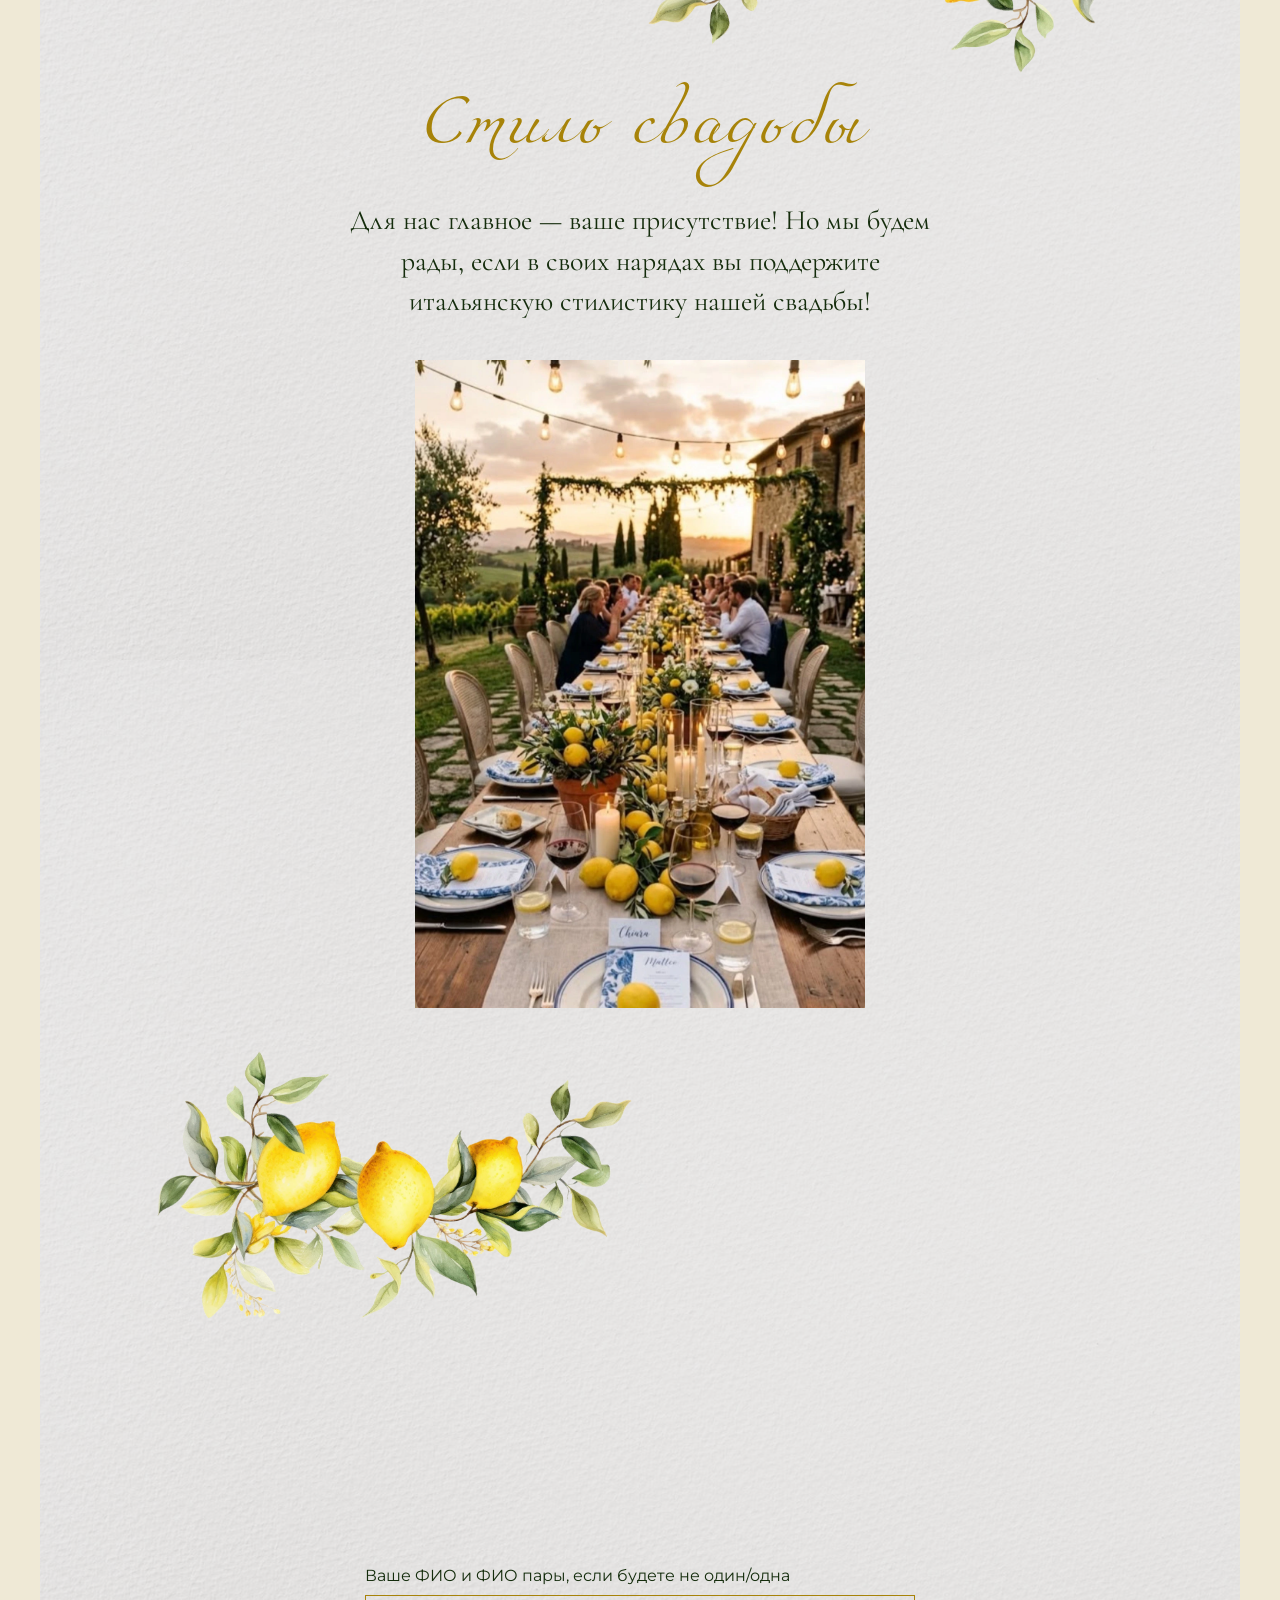
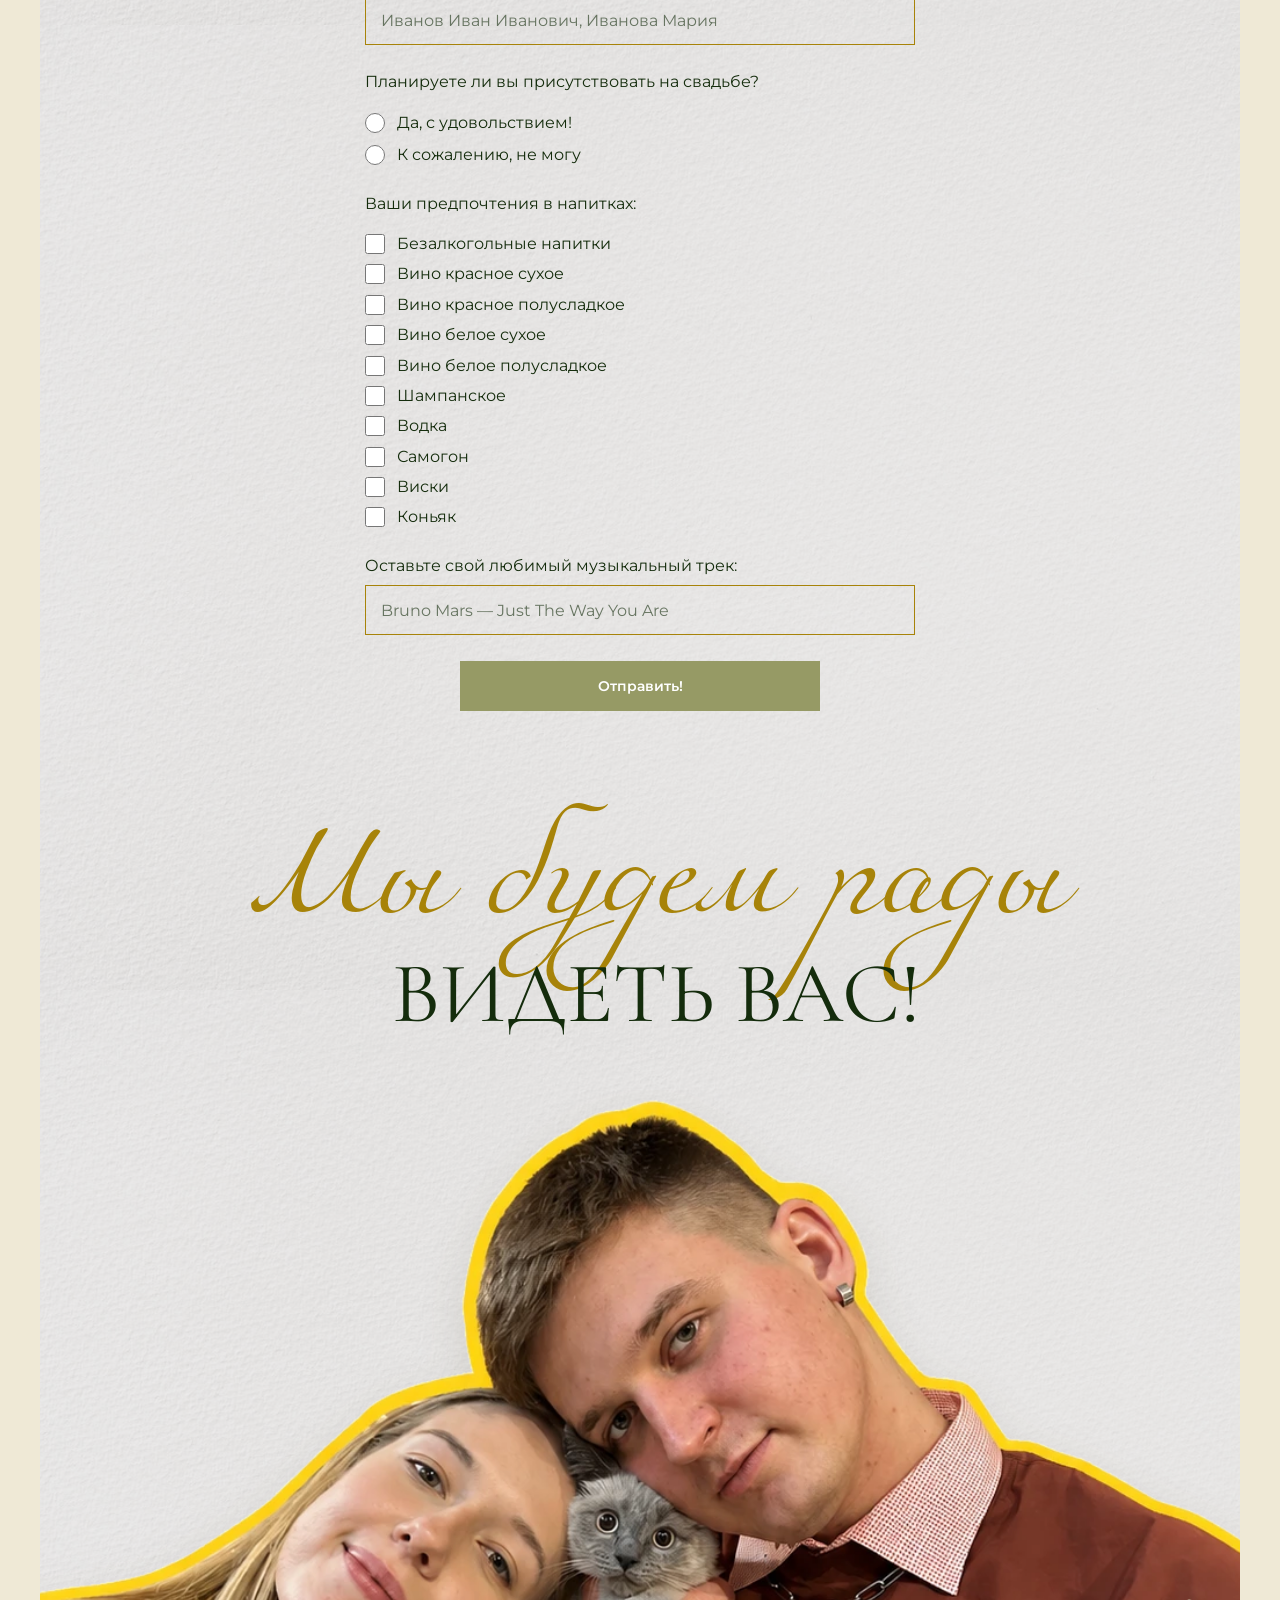
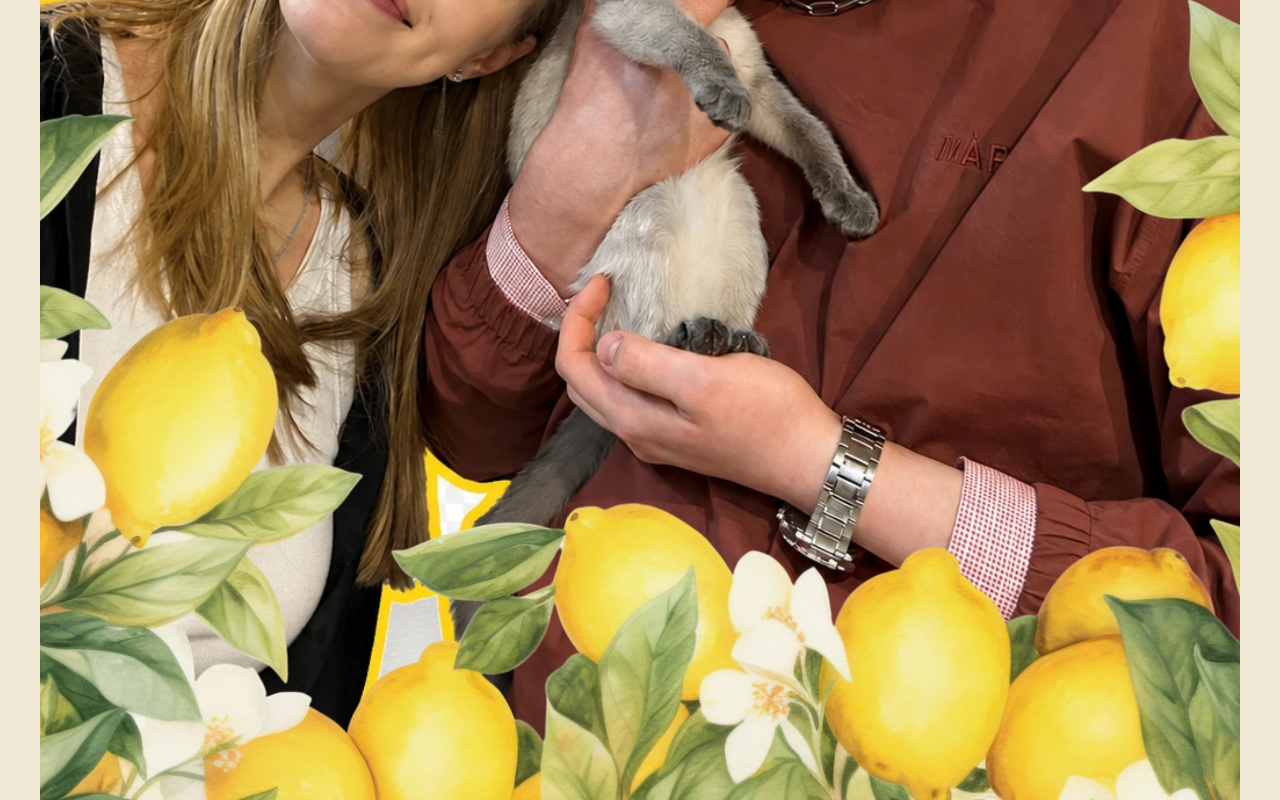
==== commit 4f3334d5: "feat: integrate couple portrait into footer" ====
--- a/index.html
+++ b/index.html
@@ -30,7 +30,7 @@
     <div id="allrecords">
         <div id="rec718911148" class="r t-rec" style="background-color:#efe9d6;">
             <div class="t396">
-                <div class="t396__artboard" data-artboard-recid="718911148" data-artboard-height-res-320="5139" data-artboard-screens="320,1200" data-artboard-height="6303" data-artboard-valign="center" data-artboard-upscale="grid">
+                <div class="t396__artboard" data-artboard-recid="718911148" data-artboard-height-res-320="5420" data-artboard-screens="320,1200" data-artboard-height="7200" data-artboard-valign="center" data-artboard-upscale="grid">
 
                     <div class="t396__carrier" id="t396__carrier_718911148" data-artboard-recid="718911148"></div>
                     <div class="t396__filter" id="t396__filter_718911148" data-artboard-recid="718911148"></div>
@@ -548,16 +548,23 @@
                     <!-- ============================================ -->
 
                     <!-- Bottom message as editable text (z:54) -->
-                    <div class="tn-elem t-animate" data-elem-id="1710312698324" data-elem-type="text" data-animate-style="fadeinup" data-animate-duration="3" data-animate-delay="0.2" data-animate-distance="100" data-animate-mobile="y" data-animate-delay-res-320="0" style="z-index:54; top:6190px; left:calc(50% - 600px + 210px); width:780px; height:auto;" data-field-top-value="6190" data-field-left-value="210" data-field-width-value="780" data-field-heightmode-value="hug" data-field-top-res-320-value="5075" data-field-left-res-320-value="-14" data-field-width-res-320-value="348">
+                    <div class="tn-elem t-animate" data-elem-id="1710312698324" data-elem-type="text" data-animate-style="fadeinup" data-animate-duration="3" data-animate-delay="0.2" data-animate-distance="100" data-animate-group="farewell-scene" data-animate-mobile="y" data-animate-delay-res-320="0" style="z-index:54; top:6190px; left:calc(50% - 600px + 210px); width:780px; height:auto;" data-field-top-value="6190" data-field-left-value="210" data-field-width-value="780" data-field-heightmode-value="hug" data-field-top-res-320-value="5075" data-field-left-res-320-value="-14" data-field-width-res-320-value="348">
                         <div class="tn-atom farewell-text" field="tn_text_1710312698324"><span class="farewell-text__script">Мы будем рады</span><span class="farewell-text__emphasis">ВИДЕТЬ ВАС!</span></div>
                     </div>
 
+                    <!-- Couple portrait integrated into the farewell scene -->
+                    <div class="tn-elem t-animate farewell-portrait" data-elem-id="farewell-portrait" data-elem-type="image" data-animate-style="fadeinup" data-animate-duration="3" data-animate-distance="70" data-animate-group="farewell-scene" style="z-index:2; top:6440px; left:calc(50% - 600px + -30px); width:1260px; height:1420px;" data-animate-mobile="y" data-field-top-value="6440" data-field-left-value="-30" data-field-height-value="1420" data-field-width-value="1260" data-field-axisy-value="top" data-field-axisx-value="left" data-field-container-value="grid" data-field-topunits-value="px" data-field-leftunits-value="px" data-field-heightunits-value="px" data-field-widthunits-value="px" data-field-filewidth-value="1086" data-field-fileheight-value="1224" data-field-top-res-320-value="5225" data-field-left-res-320-value="-20" data-field-height-res-320-value="406" data-field-width-res-320-value="360">
+                        <div class="tn-atom">
+                            <img class="tn-atom__img" src="images/farewell-couple.webp" alt="Валерия и Никита с кошкой">
+                        </div>
+                    </div>
+
                     <!-- ============================================ -->
                     <!-- BOTTOM FLORAL (z:30)                         -->
                     <!-- ============================================ -->
 
                     <!-- Bottom floral decor -->
-                    <div class="tn-elem t-animate" data-elem-id="1710312698227" data-elem-type="image" data-animate-style="fadein" data-animate-duration="3" style="z-index:30; top:5834px; left:calc(50% - 600px + -164px); width:1529px; height:1019px;" data-animate-mobile="y" data-field-top-value="5834" data-field-left-value="-164" data-field-height-value="1019" data-field-width-value="1529" data-field-top-res-320-value="5088" data-field-left-res-320-value="-61" data-field-height-res-320-value="295" data-field-width-res-320-value="442">
+                    <div class="tn-elem t-animate" data-elem-id="1710312698227" data-elem-type="image" data-animate-style="fadein" data-animate-duration="3" data-animate-group="farewell-scene" style="z-index:5; top:6750px; left:calc(50% - 600px + -164px); width:1529px; height:1019px;" data-animate-mobile="y" data-field-top-value="6750" data-field-left-value="-164" data-field-height-value="1019" data-field-width-value="1529" data-field-top-res-320-value="5320" data-field-left-res-320-value="-90" data-field-height-res-320-value="333" data-field-width-res-320-value="500">
                         <div class="tn-atom">
                             <img class="tn-atom__img" data-original="images/decor-2.webp" src="images/decor-2.webp" alt="">
                         </div>
--- a/css/style.css
+++ b/css/style.css
@@ -69,7 +69,7 @@
 .t396__artboard {
     position: relative;
     width: 1200px;
-    height: 6303px;
+    height: 7200px;
     margin: 0 auto;
     overflow: hidden;
     transform-origin: top center;
@@ -371,12 +371,33 @@
 }
 
 .farewell-text__emphasis {
-    margin-top: 0;
+    margin-top: 32px;
     color: #142c0c;
     font-family: 'Cormorant Garamond', Georgia, serif;
     font-size: 86px;
     font-weight: 400;
     line-height: 0.85;
+}
+
+.farewell-portrait {
+    display: block;
+    overflow: visible;
+}
+
+.farewell-portrait .tn-atom,
+.farewell-portrait .tn-atom__img {
+    display: block;
+    width: 100%;
+    height: 100%;
+}
+
+.farewell-portrait .tn-atom__img {
+    object-fit: contain;
+    object-position: center bottom;
+    -webkit-filter: drop-shadow(0 16px 22px rgba(68, 55, 28, 0.12));
+    filter: drop-shadow(0 16px 22px rgba(68, 55, 28, 0.12));
+    -webkit-mask-image: linear-gradient(to bottom, #000 0%, #000 88%, transparent 100%);
+    mask-image: linear-gradient(to bottom, #000 0%, #000 88%, transparent 100%);
 }
 
 /* Dress-code decor — no desktop rotation in the source */
@@ -527,7 +548,7 @@
 @media screen and (max-width: 1199px) {
     .t396__artboard {
         width: 100%;
-        height: 5139px;
+        height: 5420px;
     }
 
     .t396__artboard::before {
@@ -536,7 +557,7 @@
 
     #rec718911148 .t396__carrier,
     #rec718911148 .t396__filter {
-        height: 5139px;
+        height: 5420px;
     }
 
     .post-location-content {
@@ -572,8 +593,19 @@
     }
 
     .farewell-text__emphasis {
-        margin-top: 0;
+        margin-top: 14px;
         font-size: 38px;
+    }
+
+    .farewell-portrait .tn-atom__img {
+        -webkit-mask-image:
+            linear-gradient(to right, transparent 0%, #000 11%, #000 89%, transparent 100%),
+            linear-gradient(to bottom, #000 0%, #000 86%, transparent 100%);
+        -webkit-mask-composite: source-in;
+        mask-image:
+            linear-gradient(to right, transparent 0%, #000 11%, #000 89%, transparent 100%),
+            linear-gradient(to bottom, #000 0%, #000 86%, transparent 100%);
+        mask-composite: intersect;
     }
 
     #rec718911148 .tn-elem[data-elem-id="1650640489506"] .tn-atom {
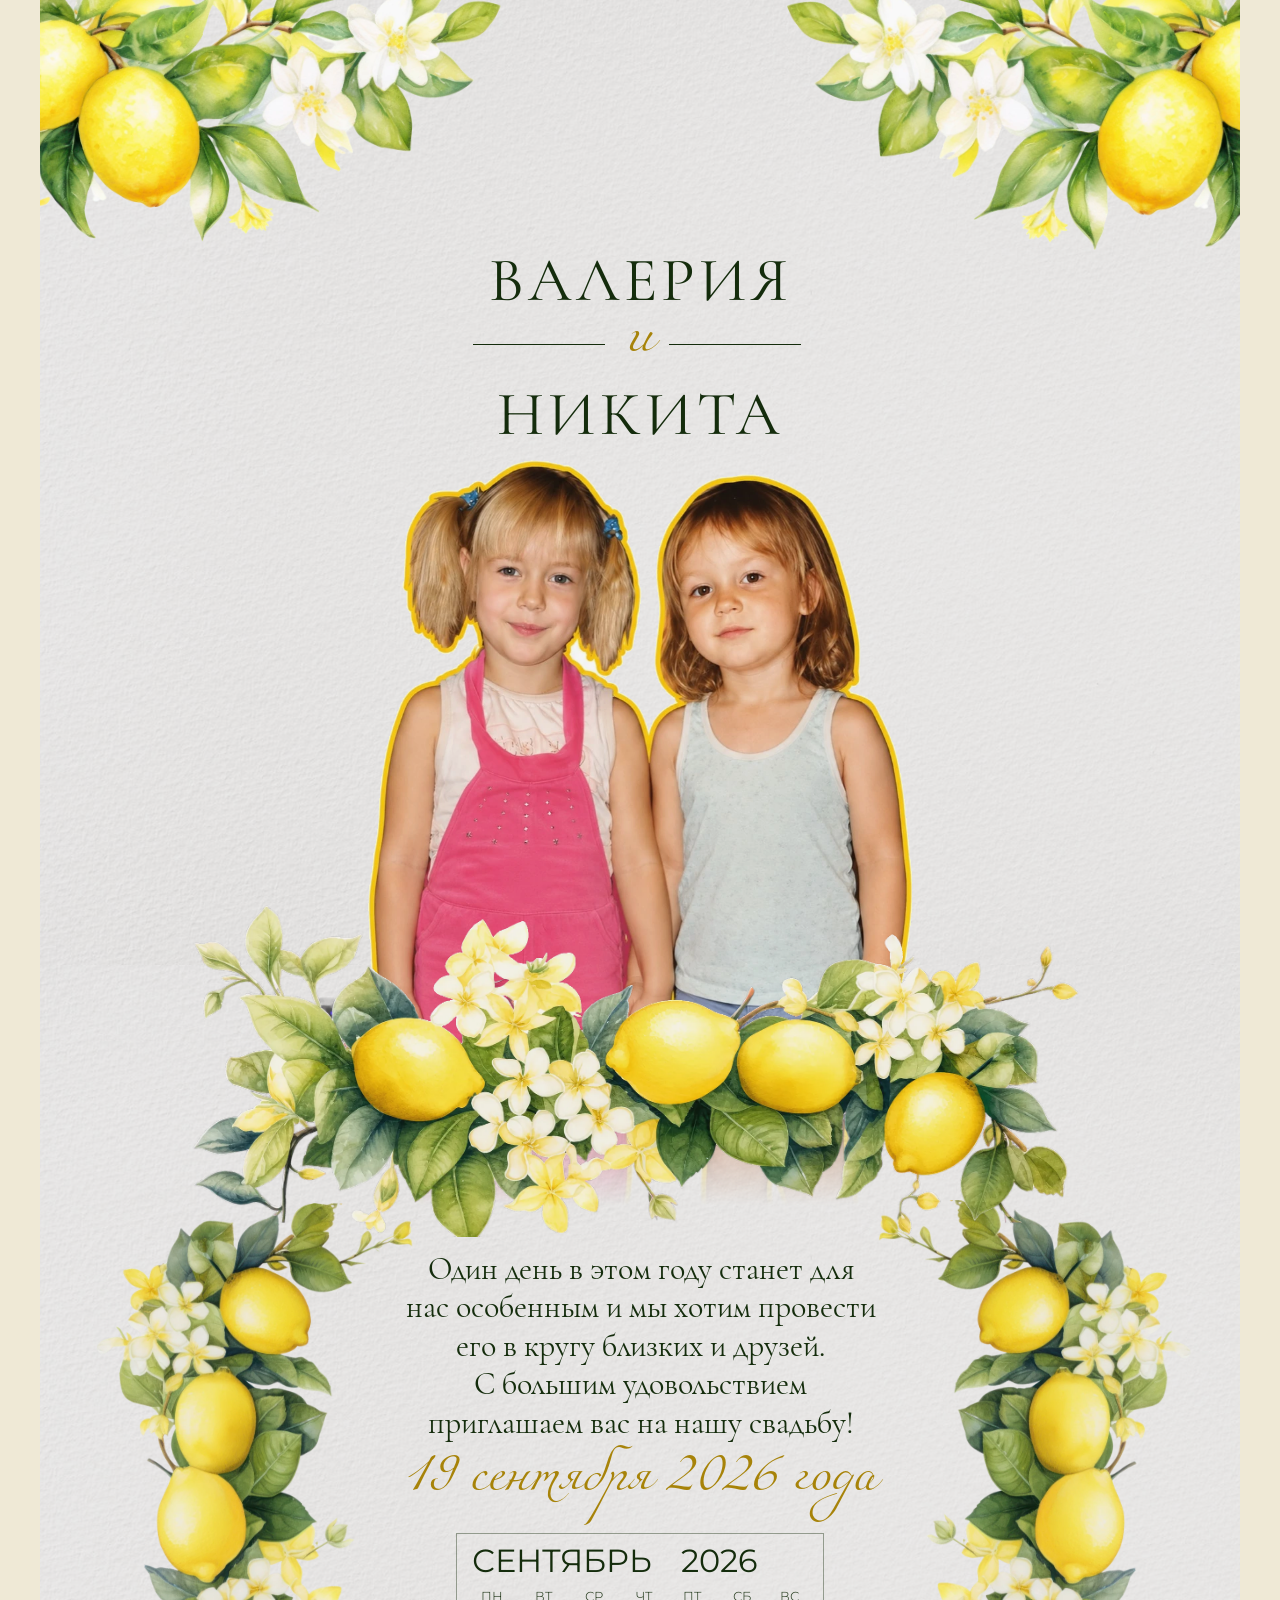
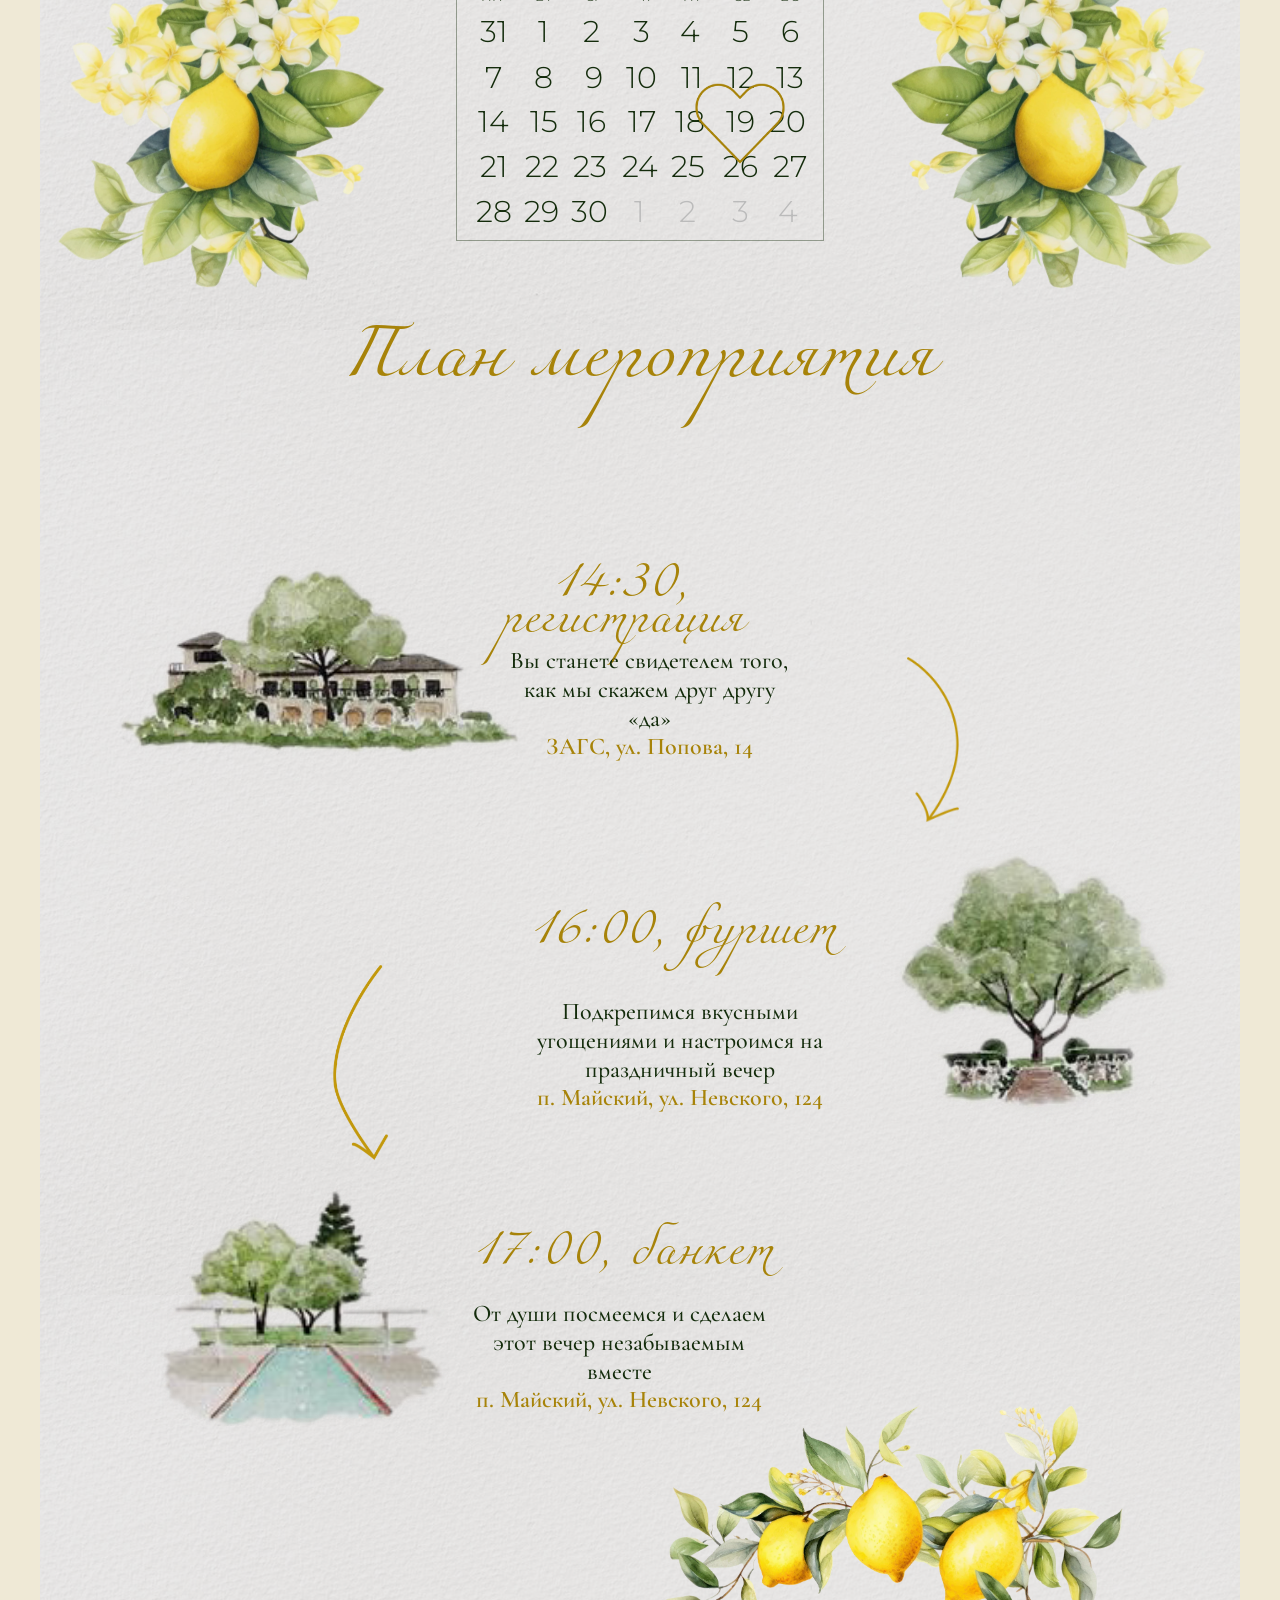
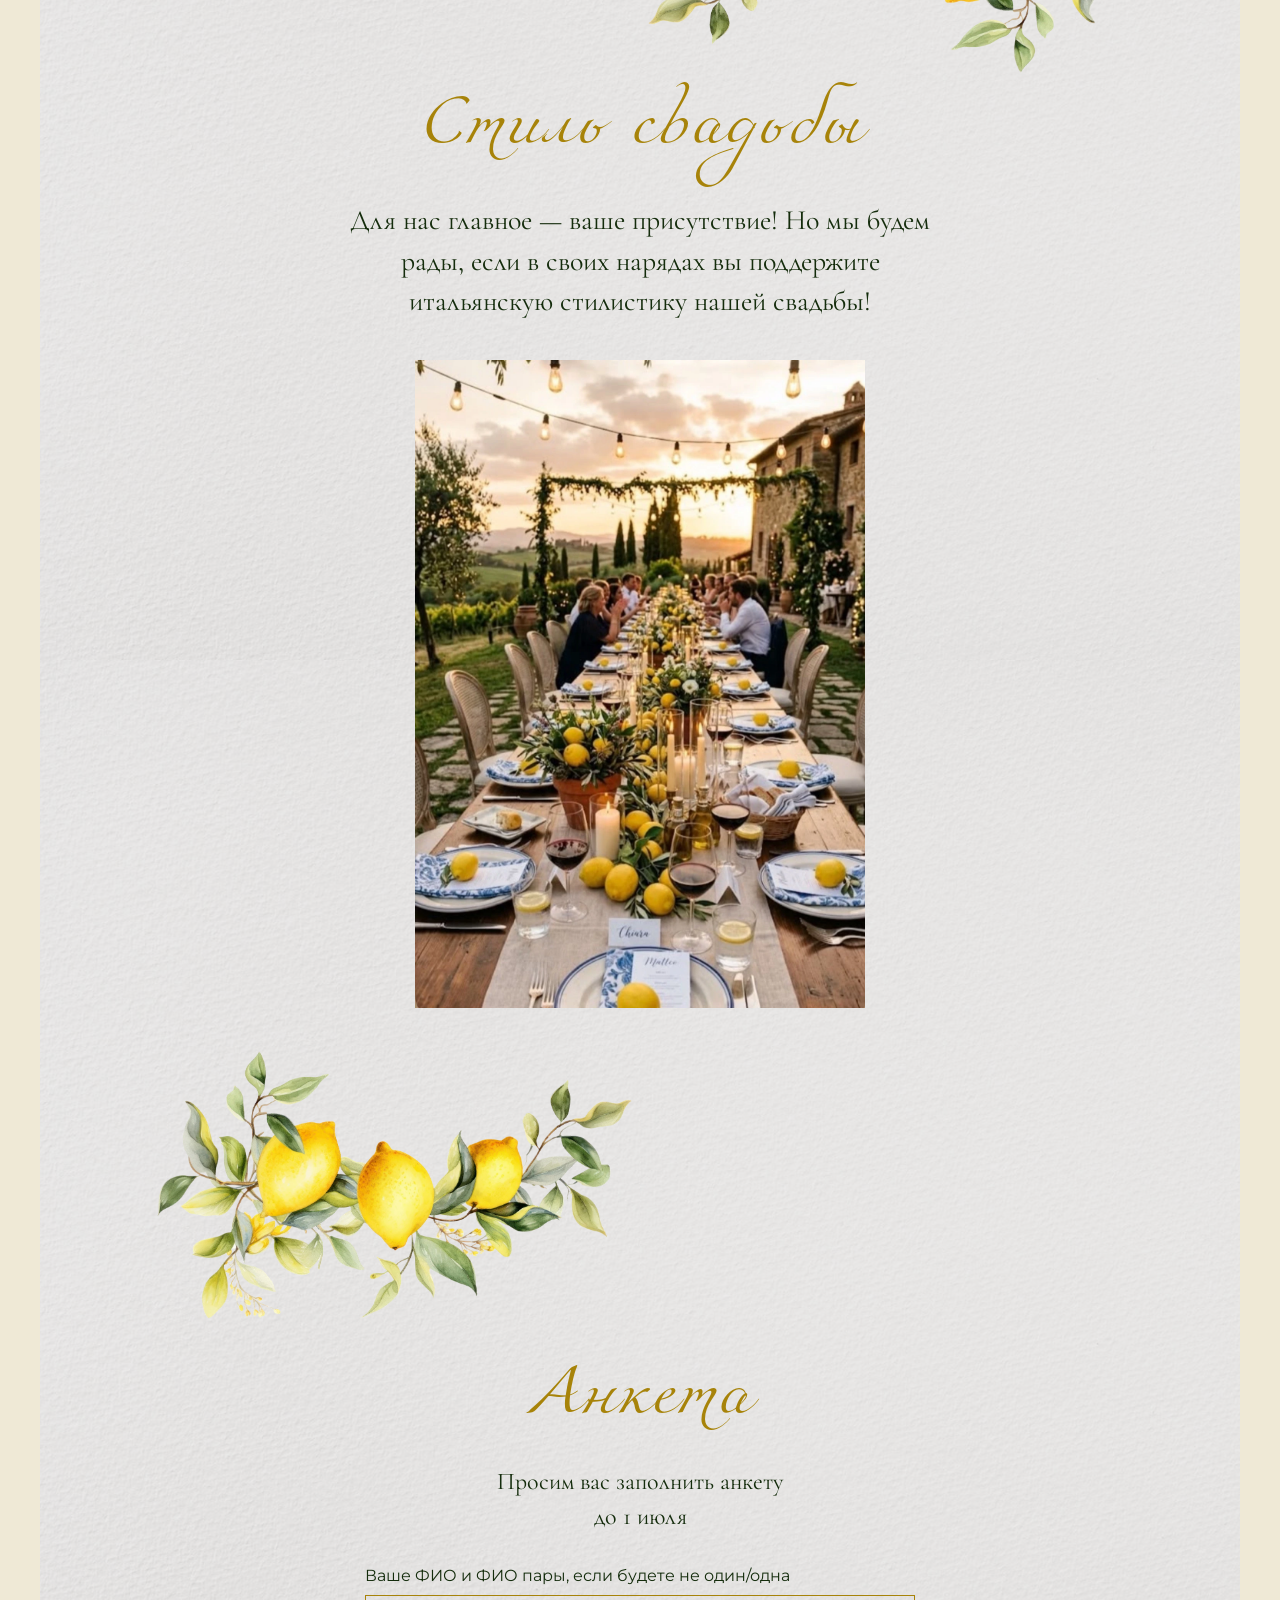
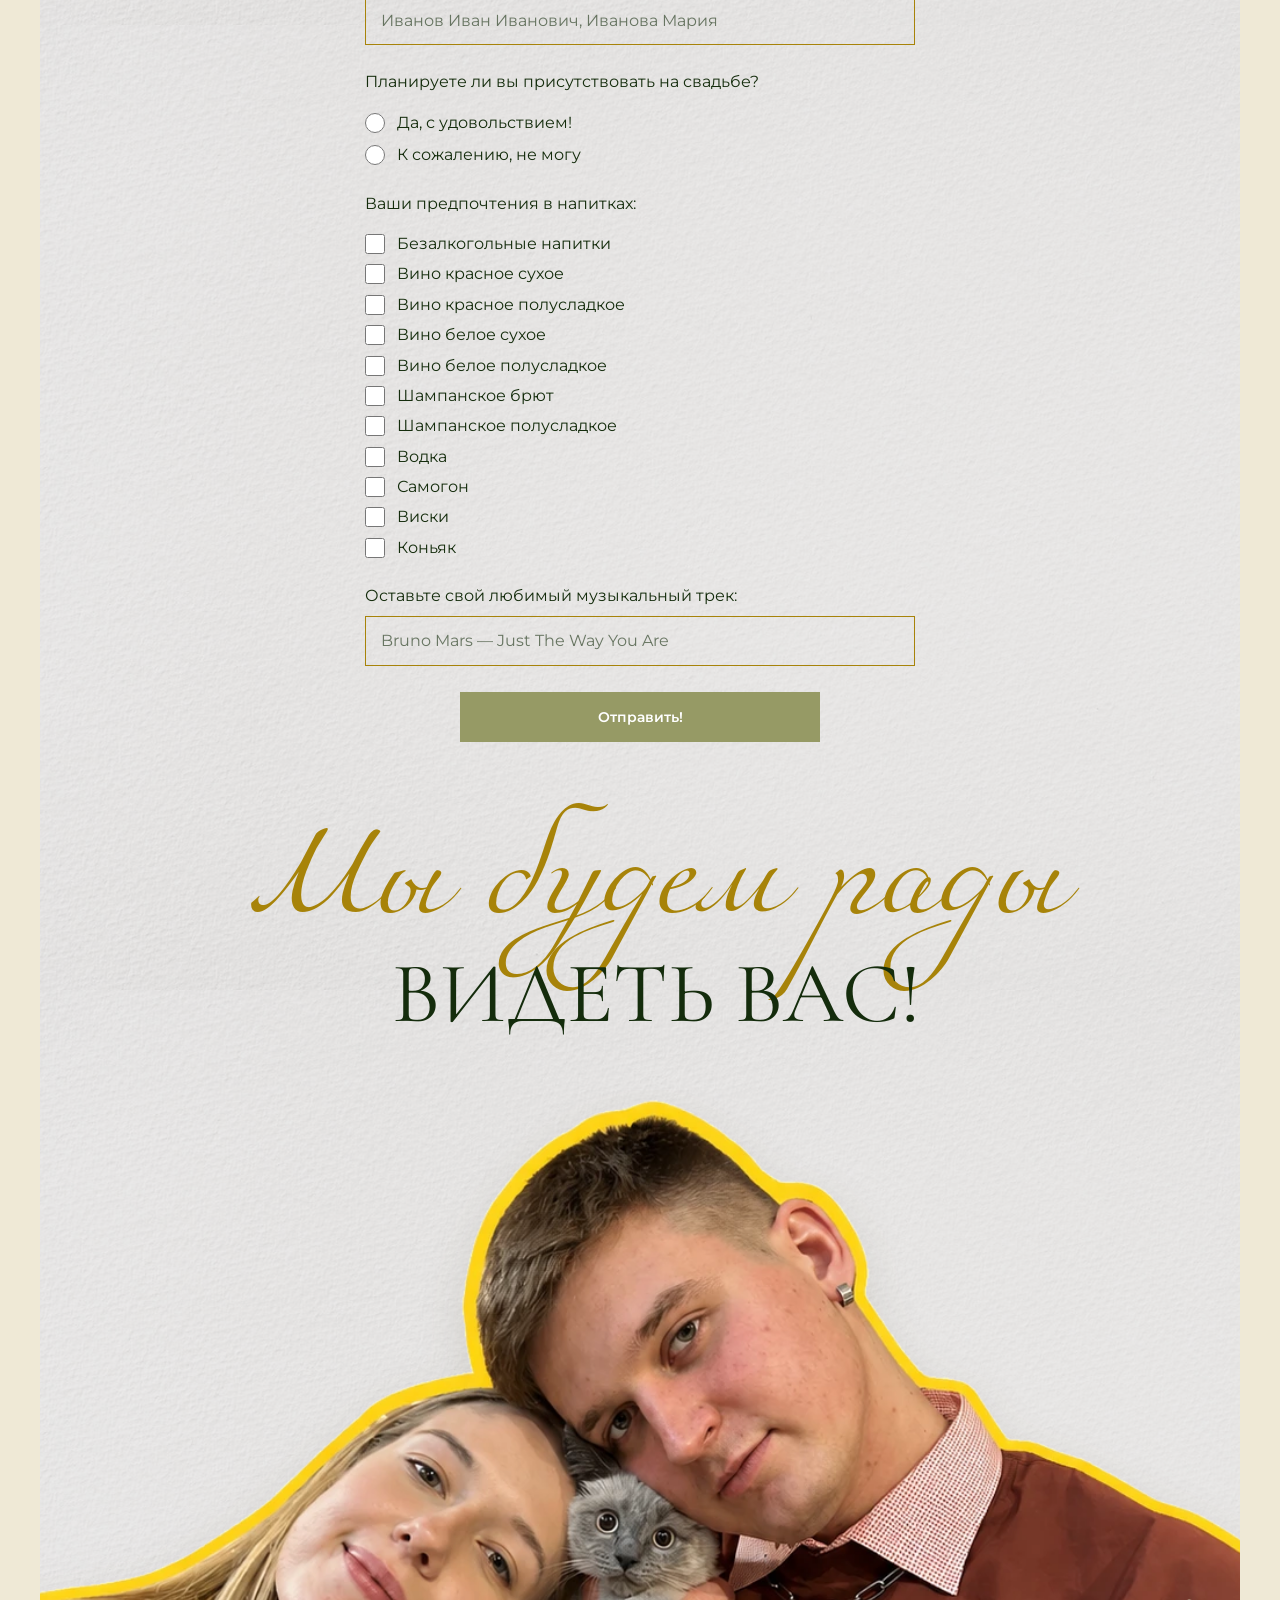
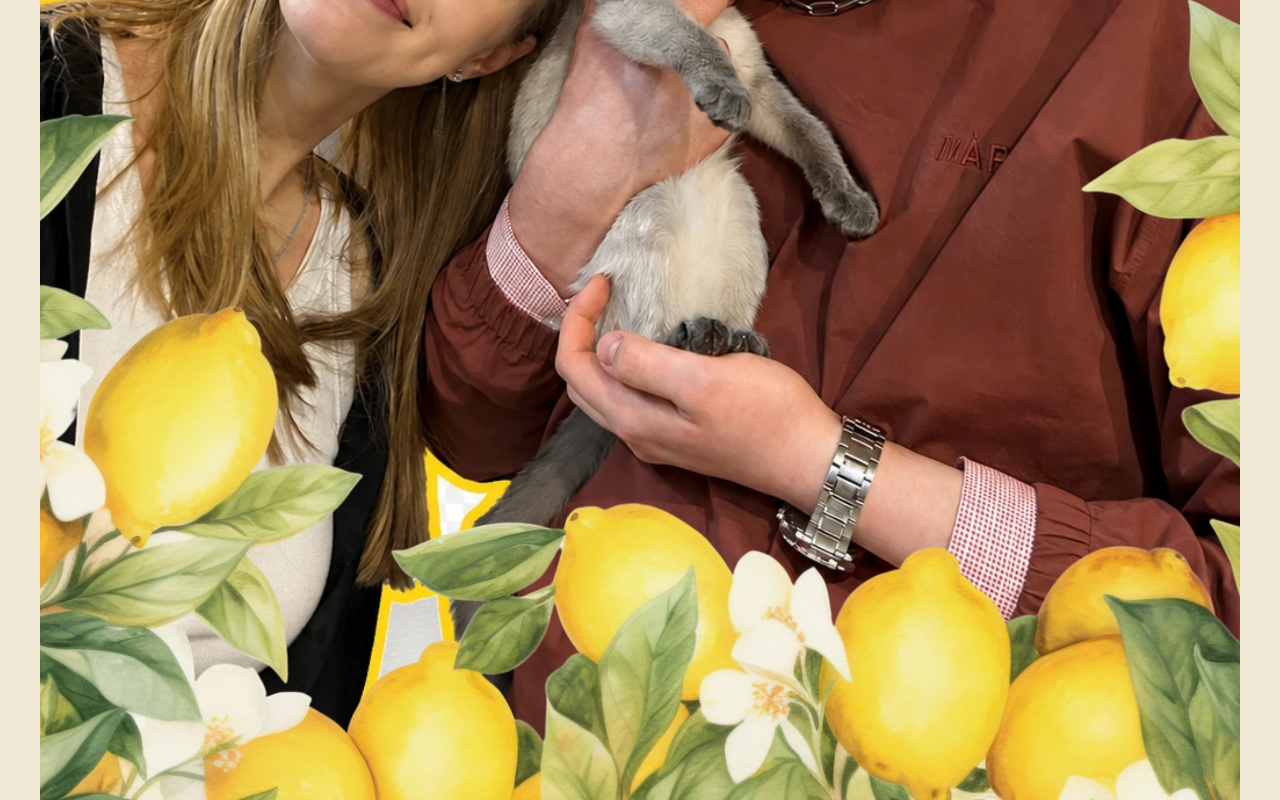
==== commit 03ffc0c0: "feat: split champagne RSVP options" ====
--- a/index.html
+++ b/index.html
@@ -521,7 +521,8 @@
                                             <label class="t-checkbox"><input type="checkbox" name="drinks" value="Вино красное полусладкое"><span>Вино красное полусладкое</span></label>
                                             <label class="t-checkbox"><input type="checkbox" name="drinks" value="Вино белое сухое"><span>Вино белое сухое</span></label>
                                             <label class="t-checkbox"><input type="checkbox" name="drinks" value="Вино белое полусладкое"><span>Вино белое полусладкое</span></label>
-                                            <label class="t-checkbox"><input type="checkbox" name="drinks" value="Шампанское"><span>Шампанское</span></label>
+                                            <label class="t-checkbox"><input type="checkbox" name="drinks" value="Шампанское брют"><span>Шампанское брют</span></label>
+                                            <label class="t-checkbox"><input type="checkbox" name="drinks" value="Шампанское полусладкое"><span>Шампанское полусладкое</span></label>
                                             <label class="t-checkbox"><input type="checkbox" name="drinks" value="Водка"><span>Водка</span></label>
                                             <label class="t-checkbox"><input type="checkbox" name="drinks" value="Самогон"><span>Самогон</span></label>
                                             <label class="t-checkbox"><input type="checkbox" name="drinks" value="Виски"><span>Виски</span></label>
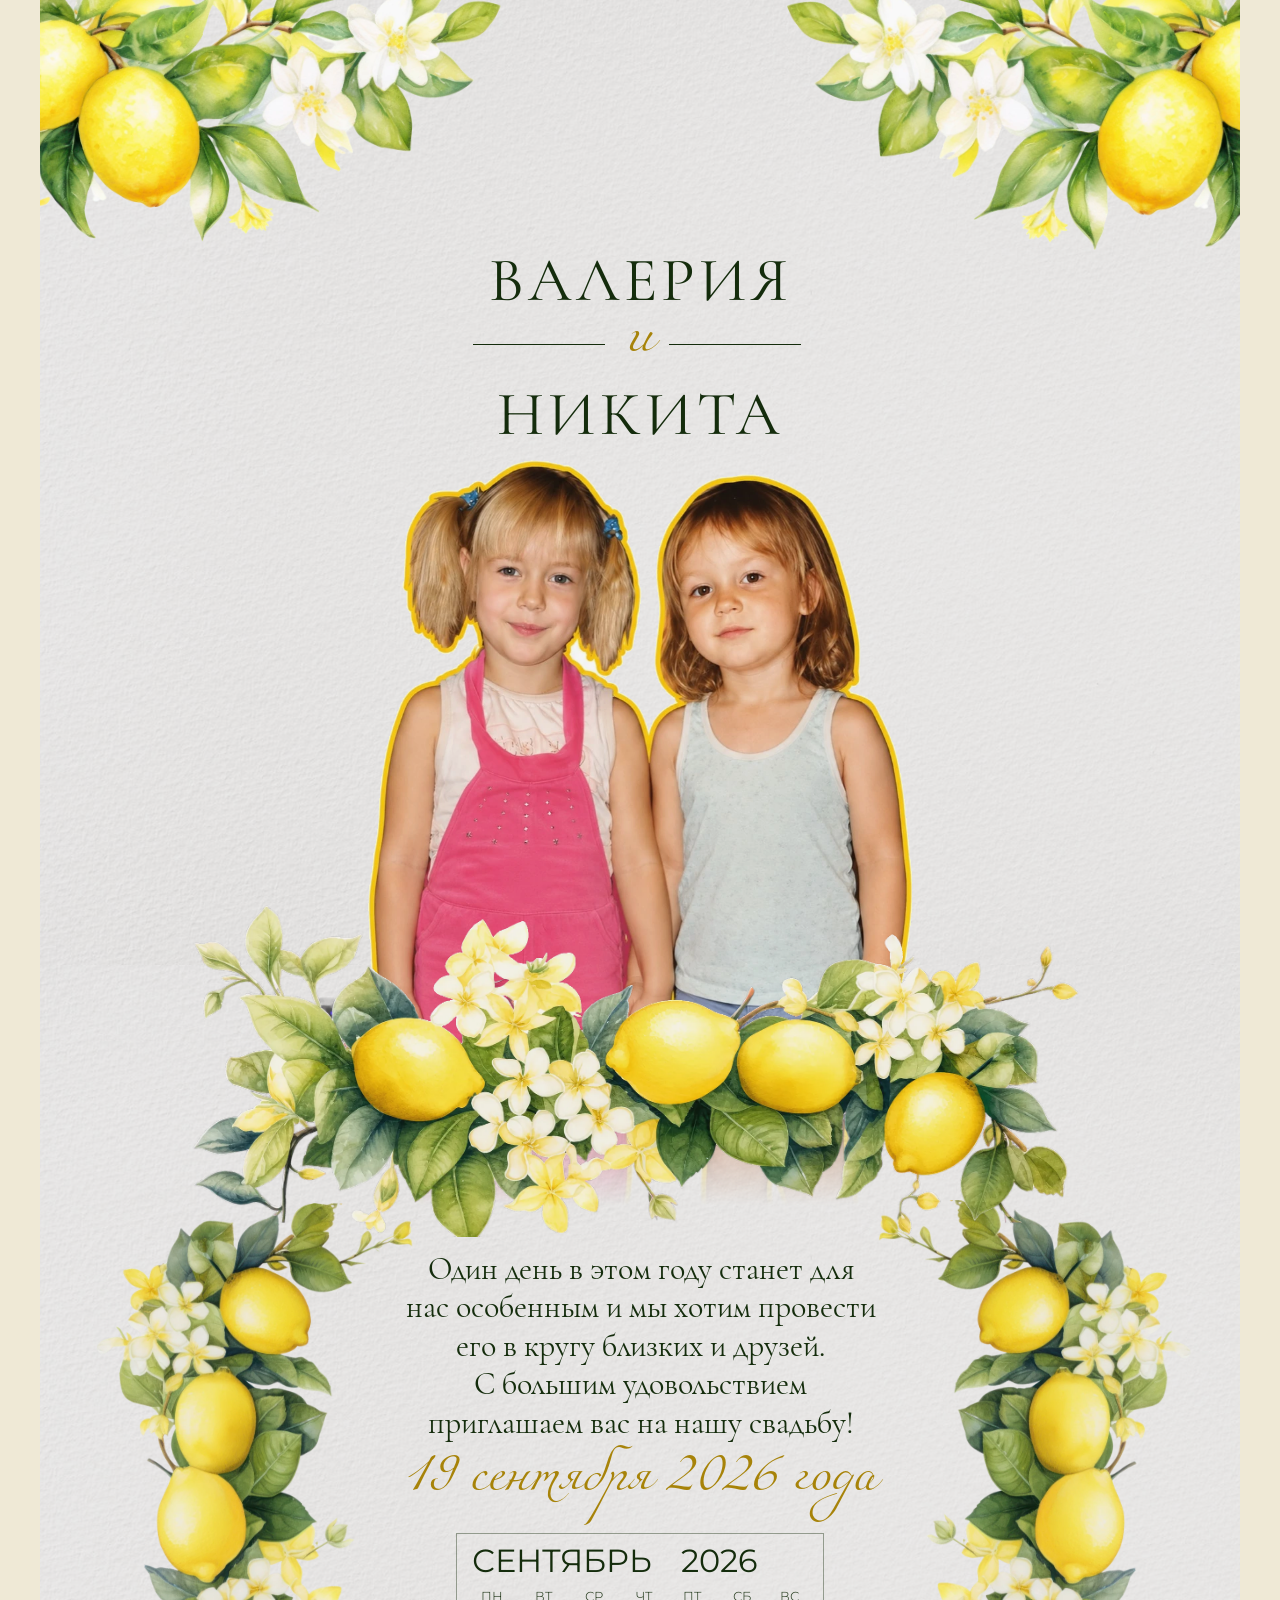
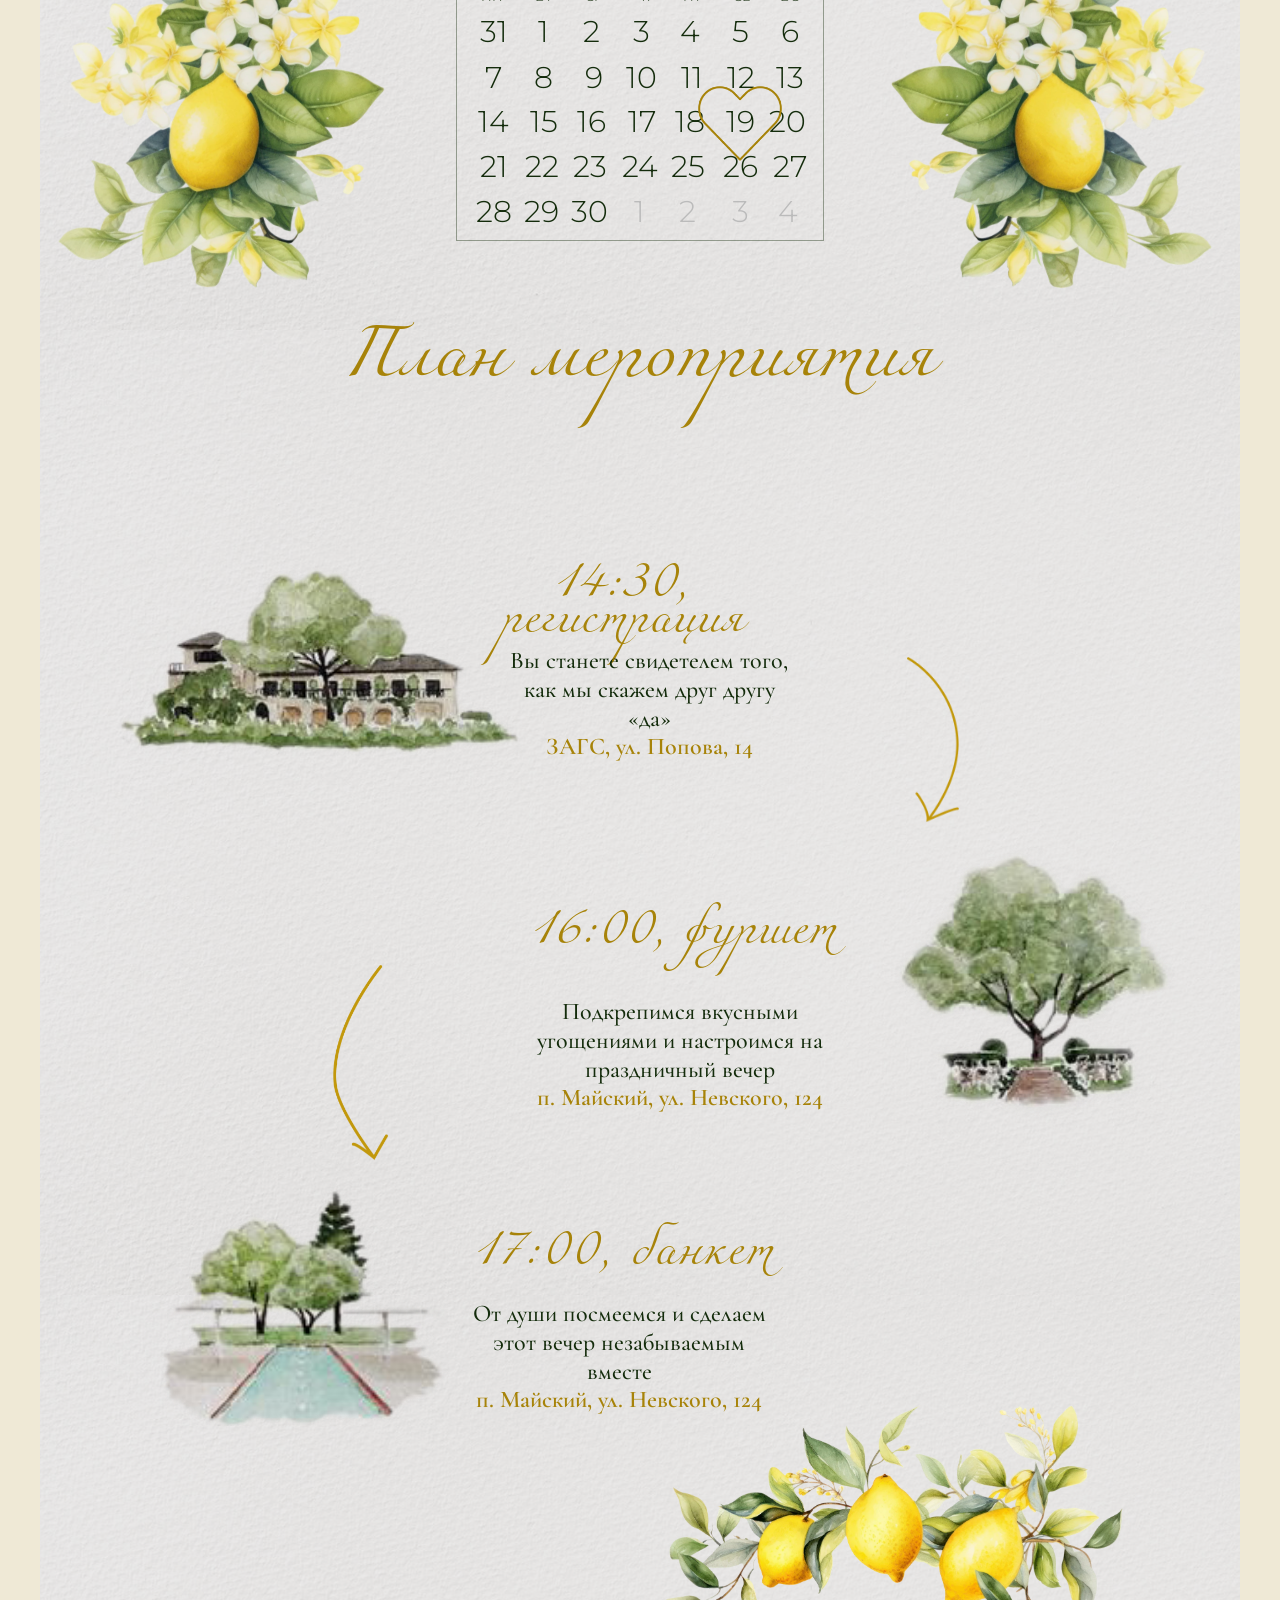
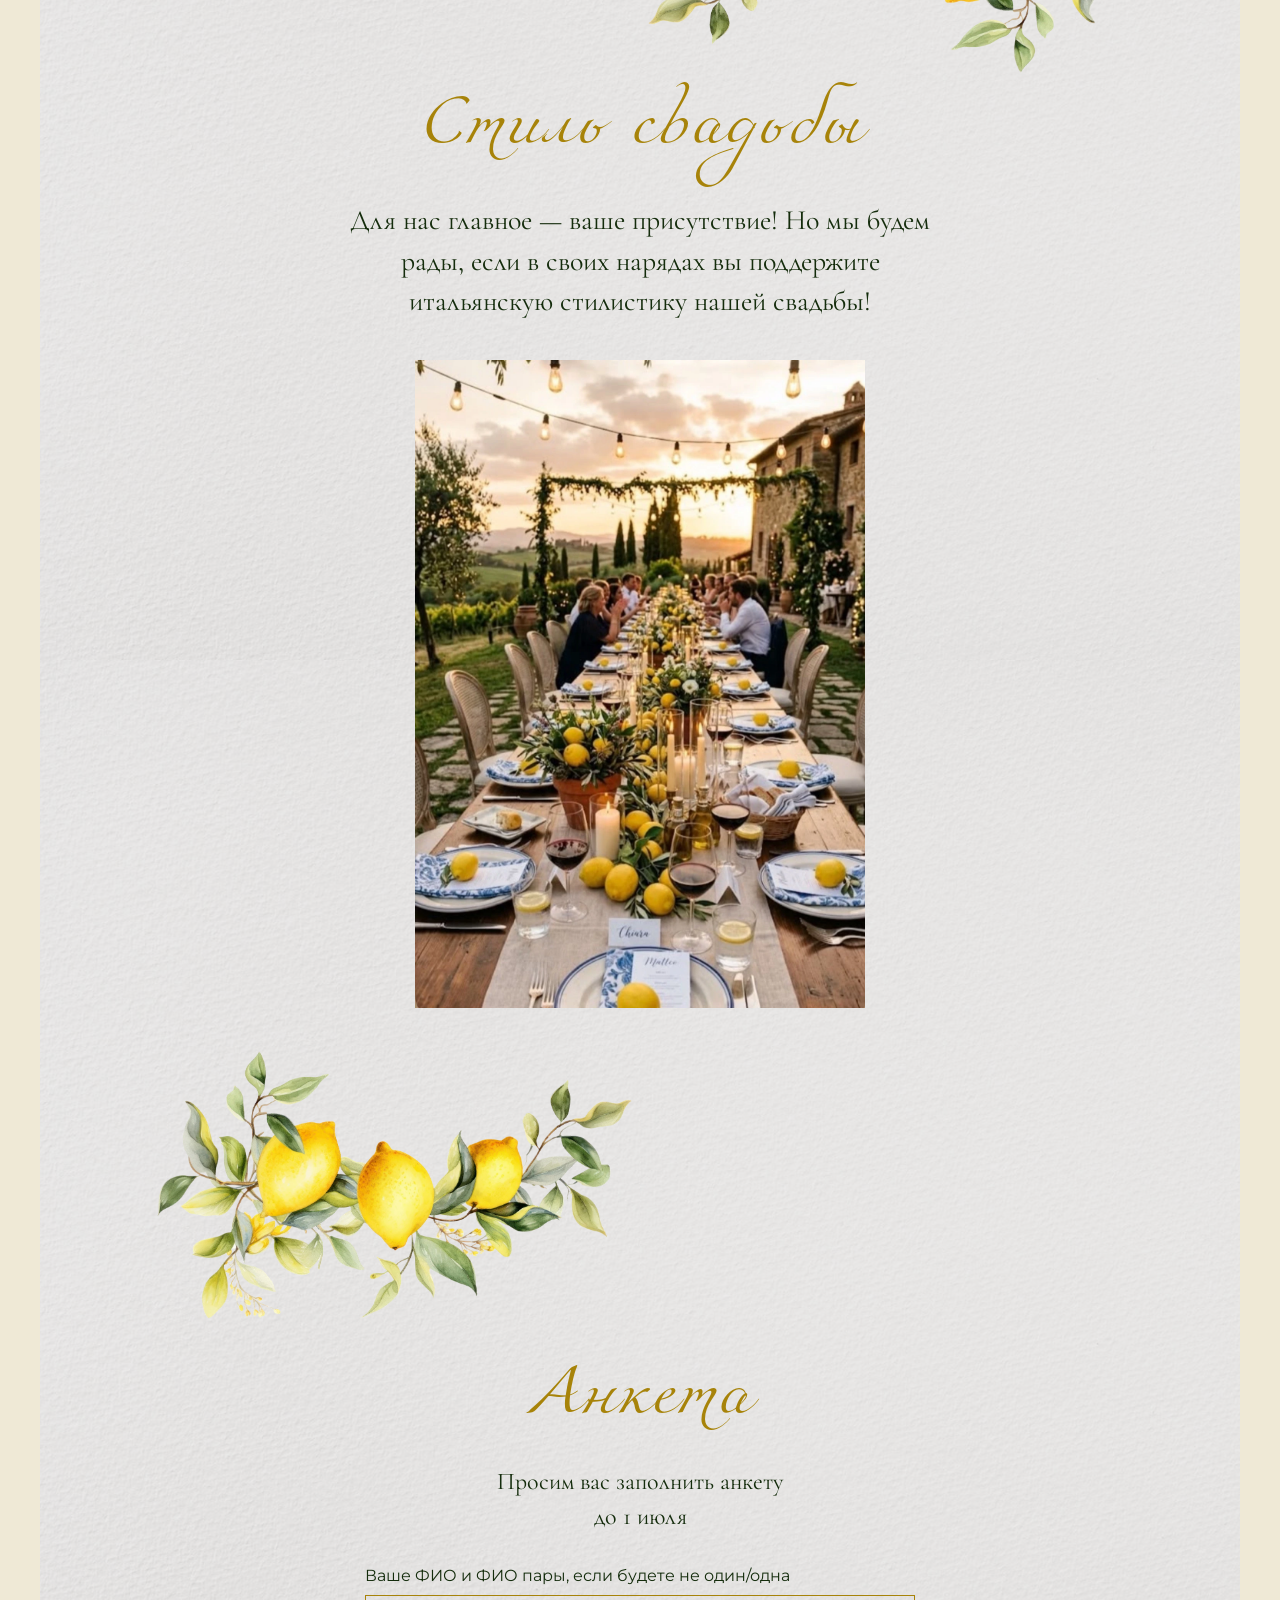
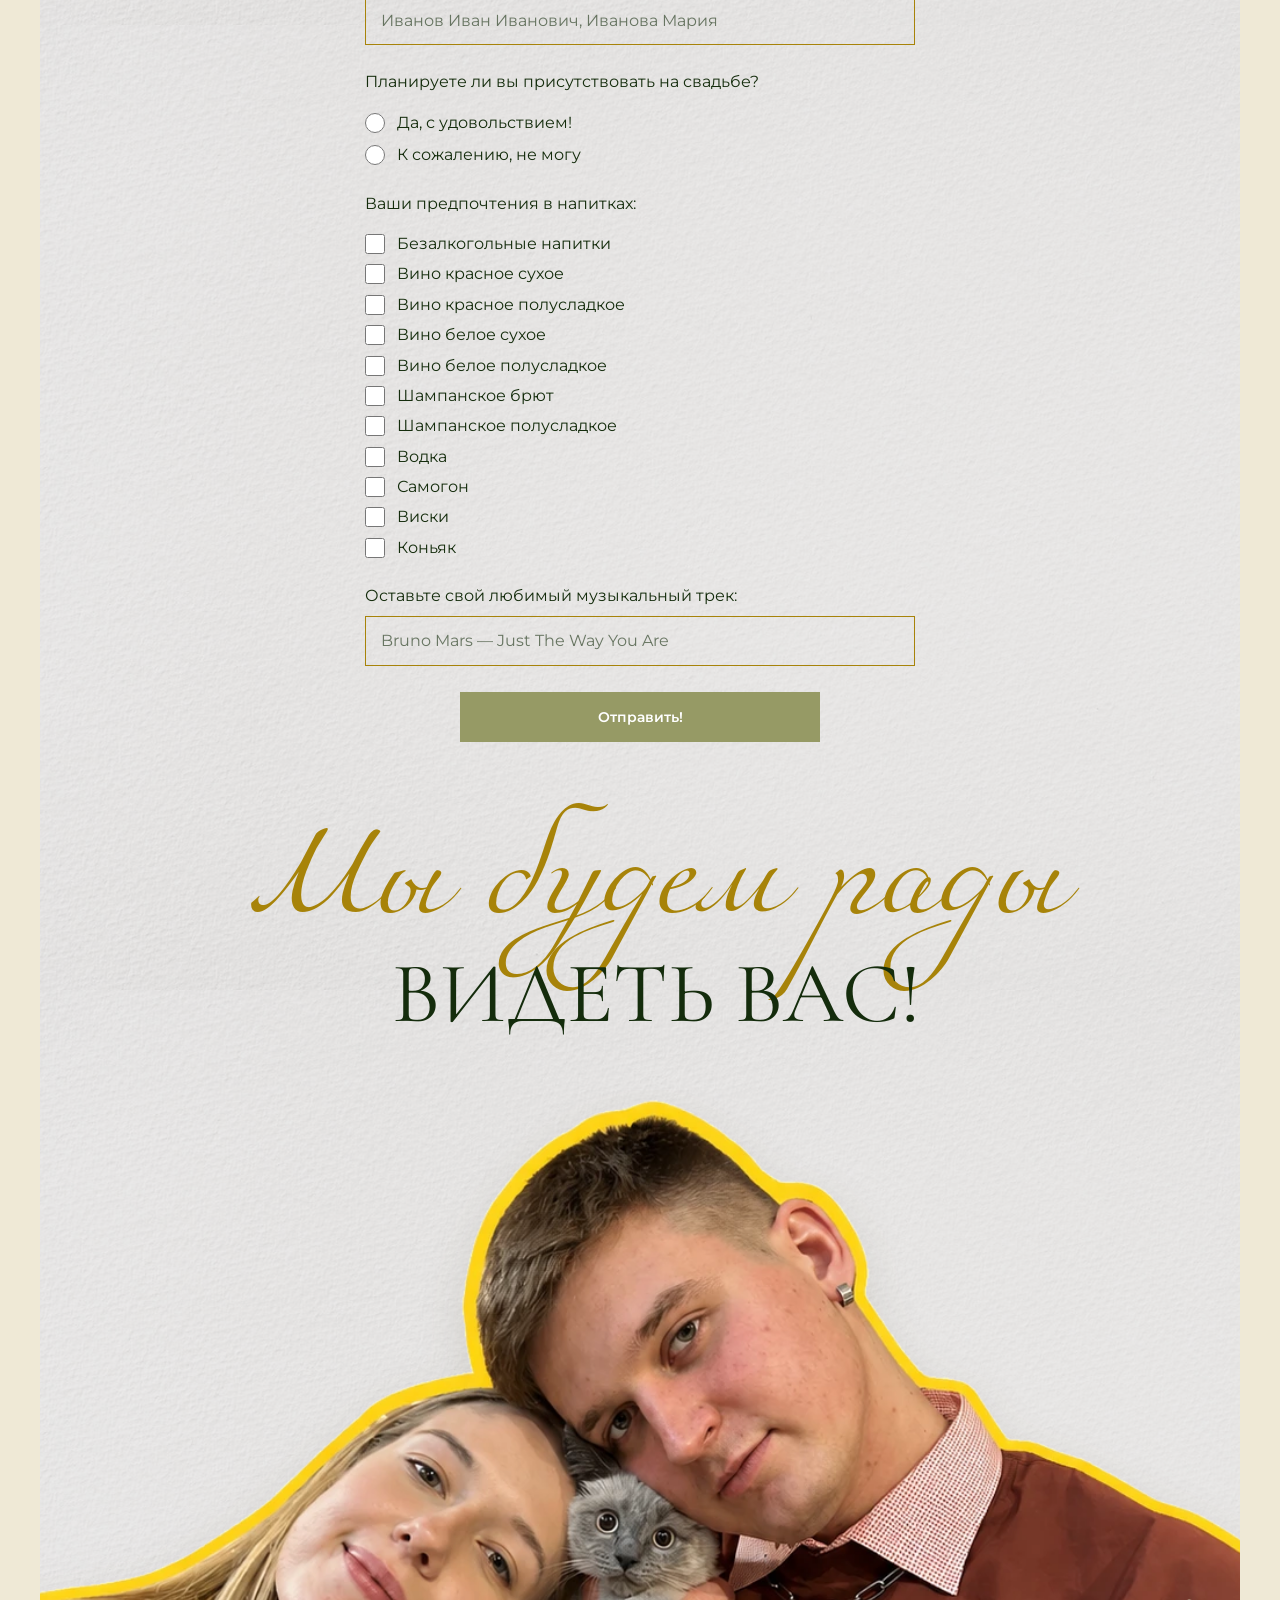
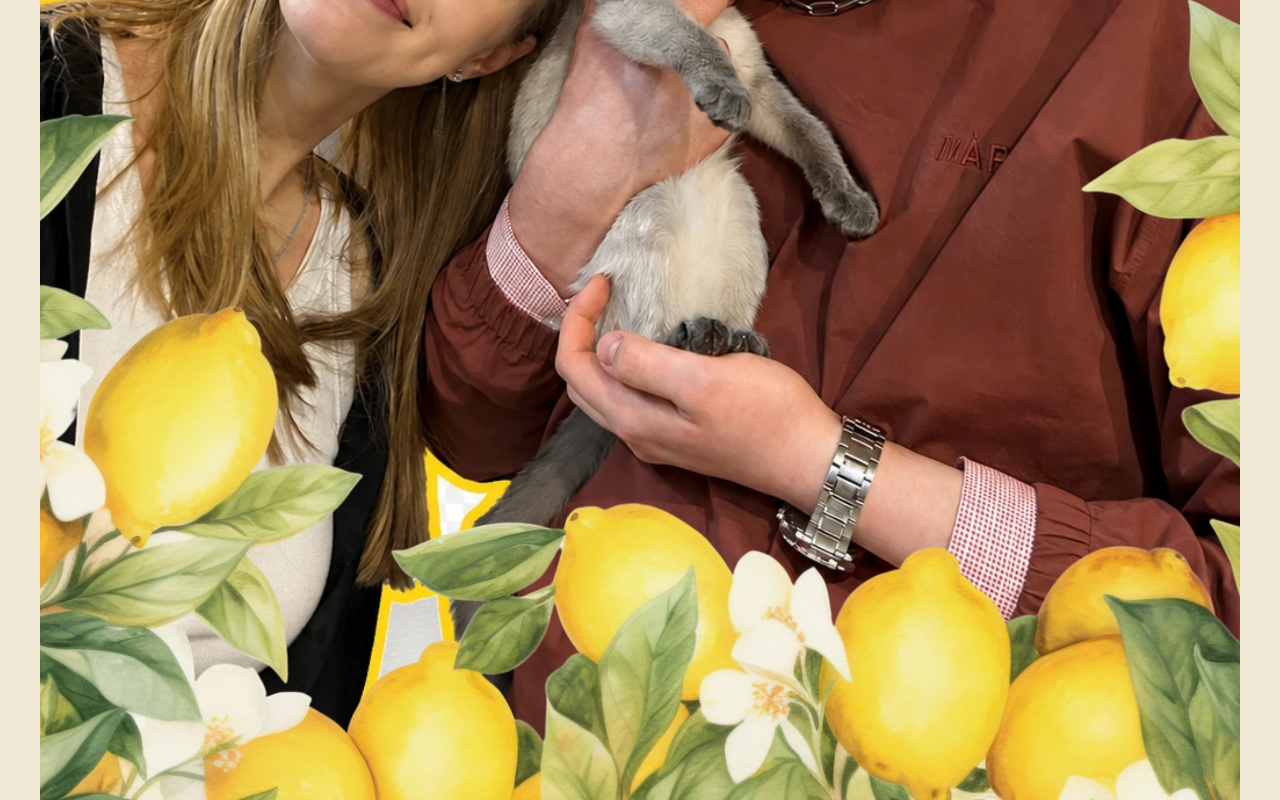
==== commit 35da0a79: "fix: synchronize mobile farewell composition" ====
--- a/index.html
+++ b/index.html
@@ -549,12 +549,12 @@
                     <!-- ============================================ -->
 
                     <!-- Bottom message as editable text (z:54) -->
-                    <div class="tn-elem t-animate" data-elem-id="1710312698324" data-elem-type="text" data-animate-style="fadeinup" data-animate-duration="3" data-animate-delay="0.2" data-animate-distance="100" data-animate-group="farewell-scene" data-animate-mobile="y" data-animate-delay-res-320="0" style="z-index:54; top:6190px; left:calc(50% - 600px + 210px); width:780px; height:auto;" data-field-top-value="6190" data-field-left-value="210" data-field-width-value="780" data-field-heightmode-value="hug" data-field-top-res-320-value="5075" data-field-left-res-320-value="-14" data-field-width-res-320-value="348">
+                    <div class="tn-elem t-animate" data-elem-id="1710312698324" data-elem-type="text" data-animate-style="fadeinup" data-animate-duration="3" data-animate-delay="0.2" data-animate-distance="100" data-animate-mobile="y" data-animate-delay-res-320="0" style="z-index:54; top:6190px; left:calc(50% - 600px + 210px); width:780px; height:auto;" data-field-top-value="6190" data-field-left-value="210" data-field-width-value="780" data-field-heightmode-value="hug" data-field-top-res-320-value="5075" data-field-left-res-320-value="-14" data-field-width-res-320-value="348">
                         <div class="tn-atom farewell-text" field="tn_text_1710312698324"><span class="farewell-text__script">Мы будем рады</span><span class="farewell-text__emphasis">ВИДЕТЬ ВАС!</span></div>
                     </div>
 
                     <!-- Couple portrait integrated into the farewell scene -->
-                    <div class="tn-elem t-animate farewell-portrait" data-elem-id="farewell-portrait" data-elem-type="image" data-animate-style="fadeinup" data-animate-duration="3" data-animate-distance="70" data-animate-group="farewell-scene" style="z-index:2; top:6440px; left:calc(50% - 600px + -30px); width:1260px; height:1420px;" data-animate-mobile="y" data-field-top-value="6440" data-field-left-value="-30" data-field-height-value="1420" data-field-width-value="1260" data-field-axisy-value="top" data-field-axisx-value="left" data-field-container-value="grid" data-field-topunits-value="px" data-field-leftunits-value="px" data-field-heightunits-value="px" data-field-widthunits-value="px" data-field-filewidth-value="1086" data-field-fileheight-value="1224" data-field-top-res-320-value="5225" data-field-left-res-320-value="-20" data-field-height-res-320-value="406" data-field-width-res-320-value="360">
+                    <div class="tn-elem t-animate farewell-portrait" data-elem-id="farewell-portrait" data-elem-type="image" data-animate-style="fadeinup" data-animate-duration="3" data-animate-distance="70" data-animate-group="farewell-portrait-scene" style="z-index:2; top:6440px; left:calc(50% - 600px + -30px); width:1260px; height:1420px;" data-animate-mobile="y" data-field-top-value="6440" data-field-left-value="-30" data-field-height-value="1420" data-field-width-value="1260" data-field-axisy-value="top" data-field-axisx-value="left" data-field-container-value="grid" data-field-topunits-value="px" data-field-leftunits-value="px" data-field-heightunits-value="px" data-field-widthunits-value="px" data-field-filewidth-value="1086" data-field-fileheight-value="1224" data-field-top-res-320-value="5225" data-field-left-res-320-value="-50" data-field-height-res-320-value="473" data-field-width-res-320-value="420">
                         <div class="tn-atom">
                             <img class="tn-atom__img" src="images/farewell-couple.webp" alt="Валерия и Никита с кошкой">
                         </div>
@@ -565,7 +565,7 @@
                     <!-- ============================================ -->
 
                     <!-- Bottom floral decor -->
-                    <div class="tn-elem t-animate" data-elem-id="1710312698227" data-elem-type="image" data-animate-style="fadein" data-animate-duration="3" data-animate-group="farewell-scene" style="z-index:5; top:6750px; left:calc(50% - 600px + -164px); width:1529px; height:1019px;" data-animate-mobile="y" data-field-top-value="6750" data-field-left-value="-164" data-field-height-value="1019" data-field-width-value="1529" data-field-top-res-320-value="5320" data-field-left-res-320-value="-90" data-field-height-res-320-value="333" data-field-width-res-320-value="500">
+                    <div class="tn-elem t-animate" data-elem-id="1710312698227" data-elem-type="image" data-animate-style="fadeinup" data-animate-duration="3" data-animate-distance="70" data-animate-group="farewell-portrait-scene" style="z-index:5; top:6750px; left:calc(50% - 600px + -164px); width:1529px; height:1019px;" data-animate-mobile="y" data-field-top-value="6750" data-field-left-value="-164" data-field-height-value="1019" data-field-width-value="1529" data-field-top-res-320-value="5320" data-field-left-res-320-value="-90" data-field-height-res-320-value="333" data-field-width-res-320-value="500">
                         <div class="tn-atom">
                             <img class="tn-atom__img" data-original="images/decor-2.webp" src="images/decor-2.webp" alt="">
                         </div>
--- a/css/style.css
+++ b/css/style.css
@@ -595,17 +595,6 @@
     .farewell-text__emphasis {
         margin-top: 14px;
         font-size: 38px;
-    }
-
-    .farewell-portrait .tn-atom__img {
-        -webkit-mask-image:
-            linear-gradient(to right, transparent 0%, #000 11%, #000 89%, transparent 100%),
-            linear-gradient(to bottom, #000 0%, #000 86%, transparent 100%);
-        -webkit-mask-composite: source-in;
-        mask-image:
-            linear-gradient(to right, transparent 0%, #000 11%, #000 89%, transparent 100%),
-            linear-gradient(to bottom, #000 0%, #000 86%, transparent 100%);
-        mask-composite: intersect;
     }
 
     #rec718911148 .tn-elem[data-elem-id="1650640489506"] .tn-atom {
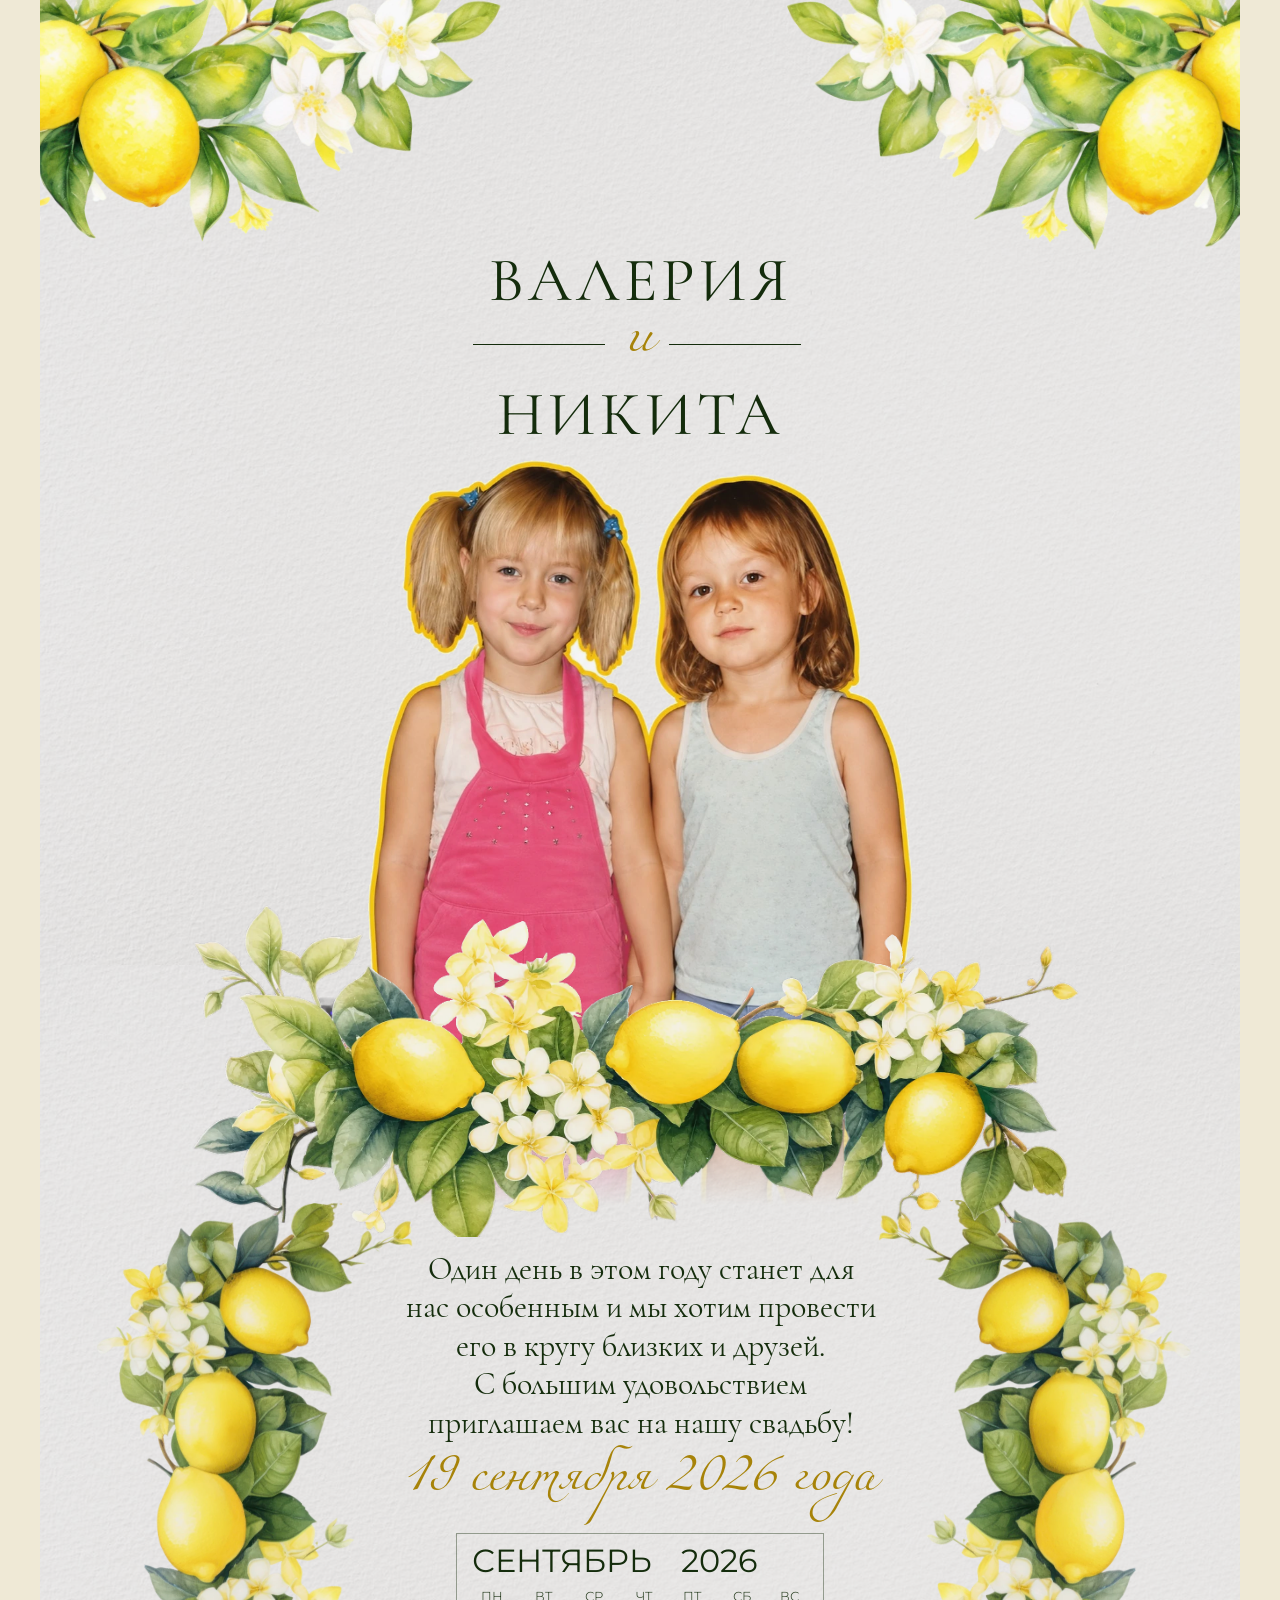
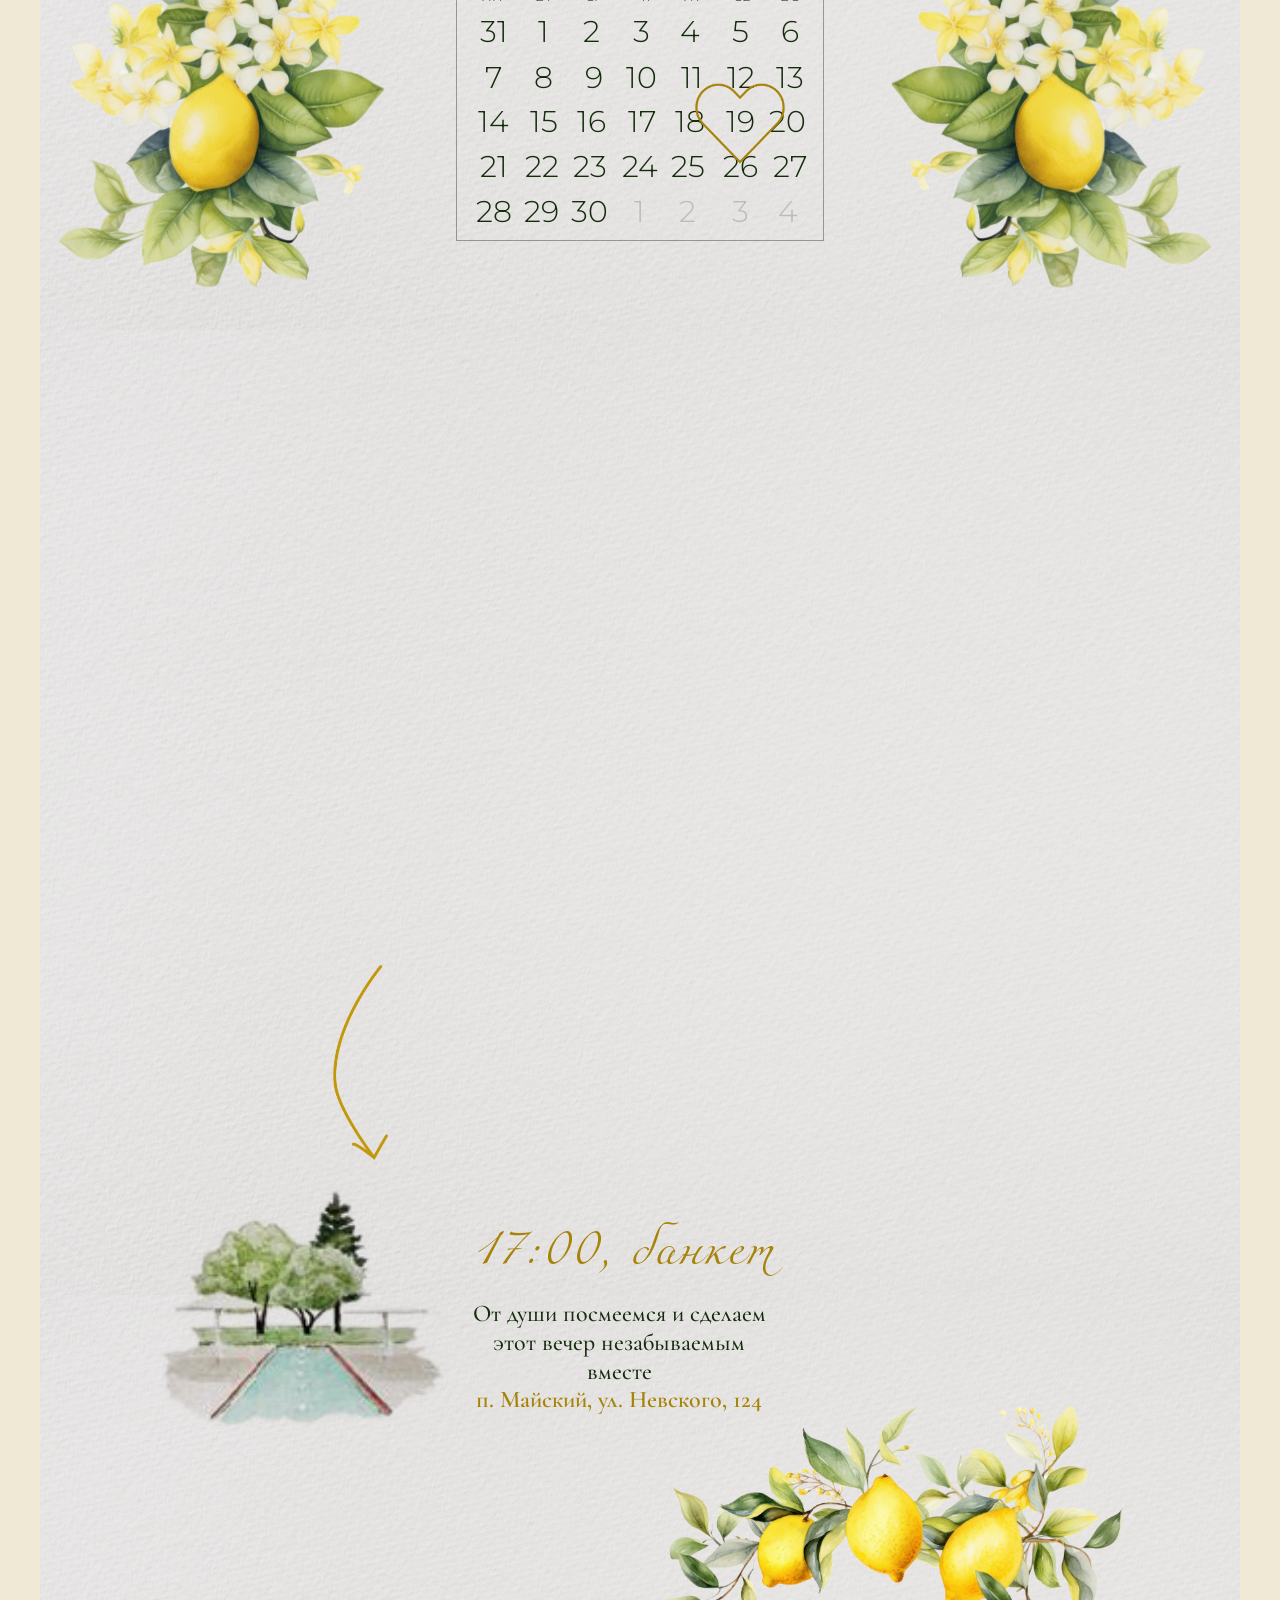
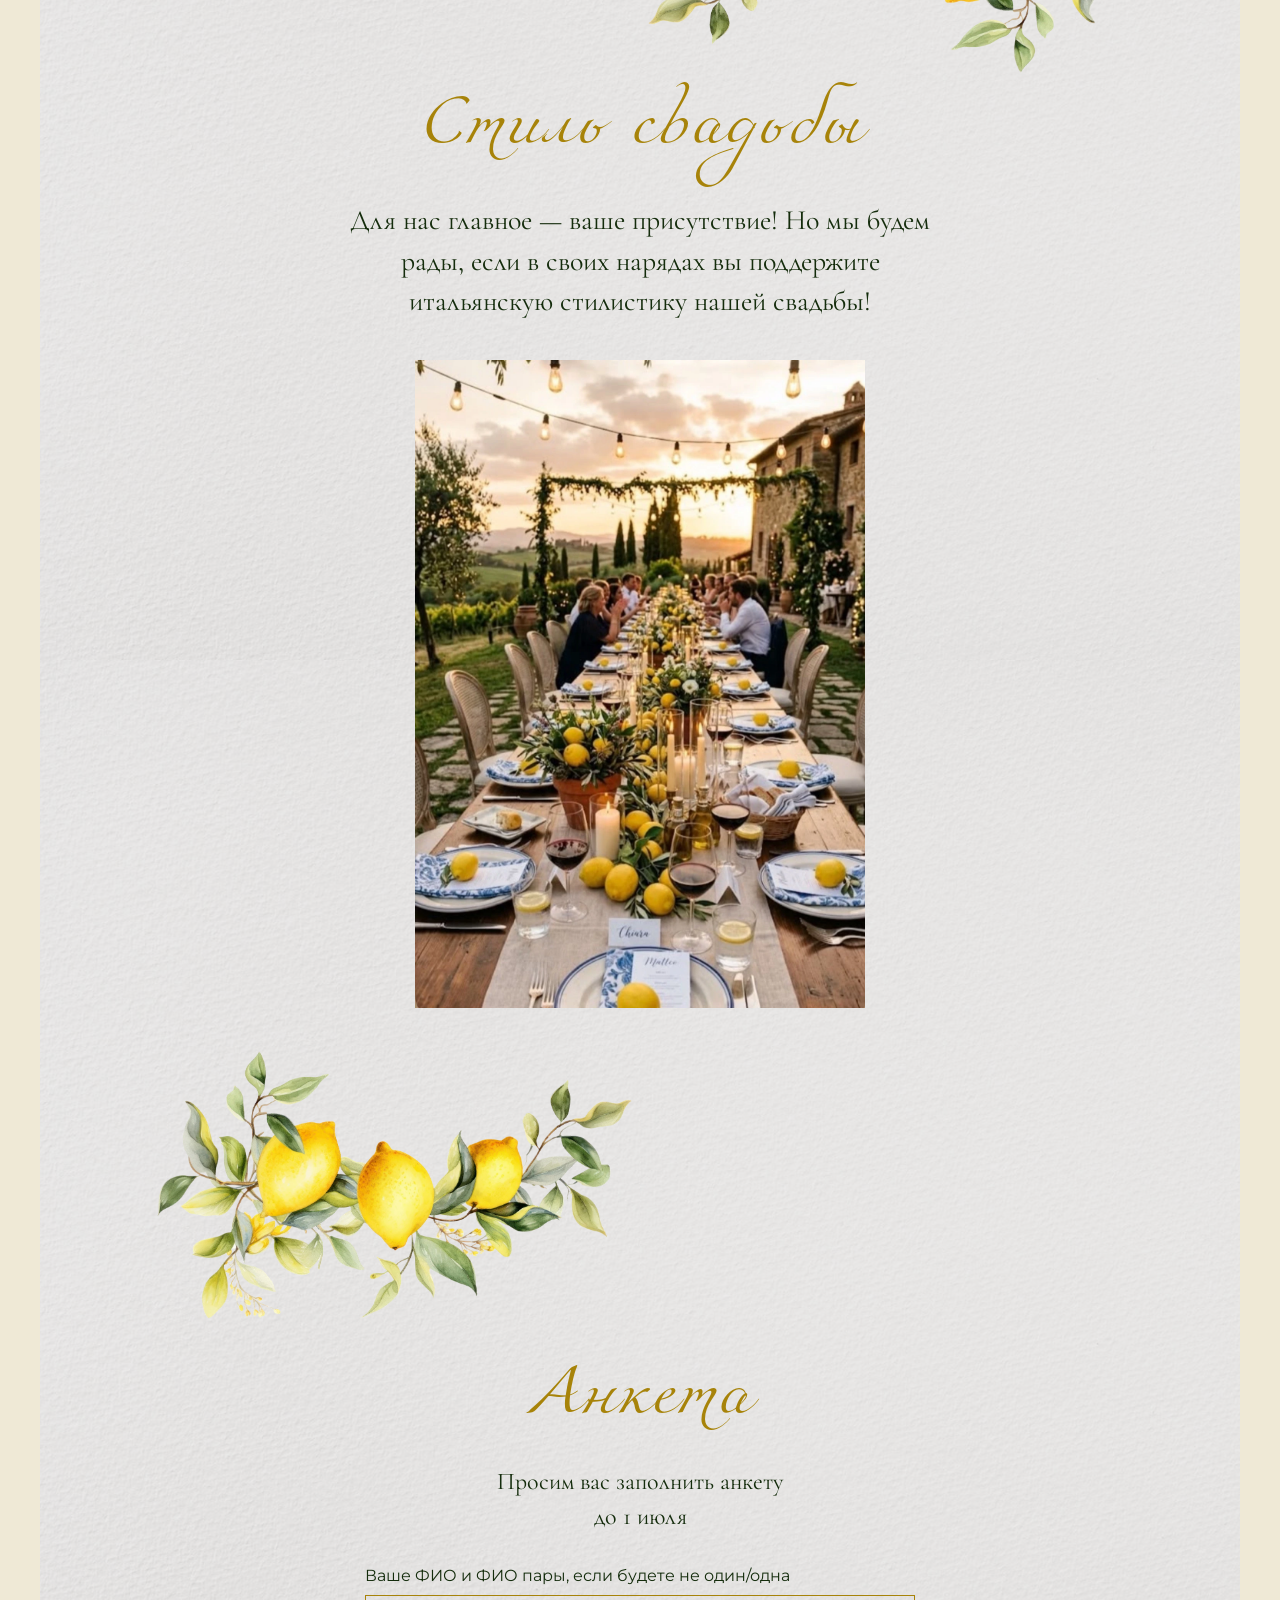
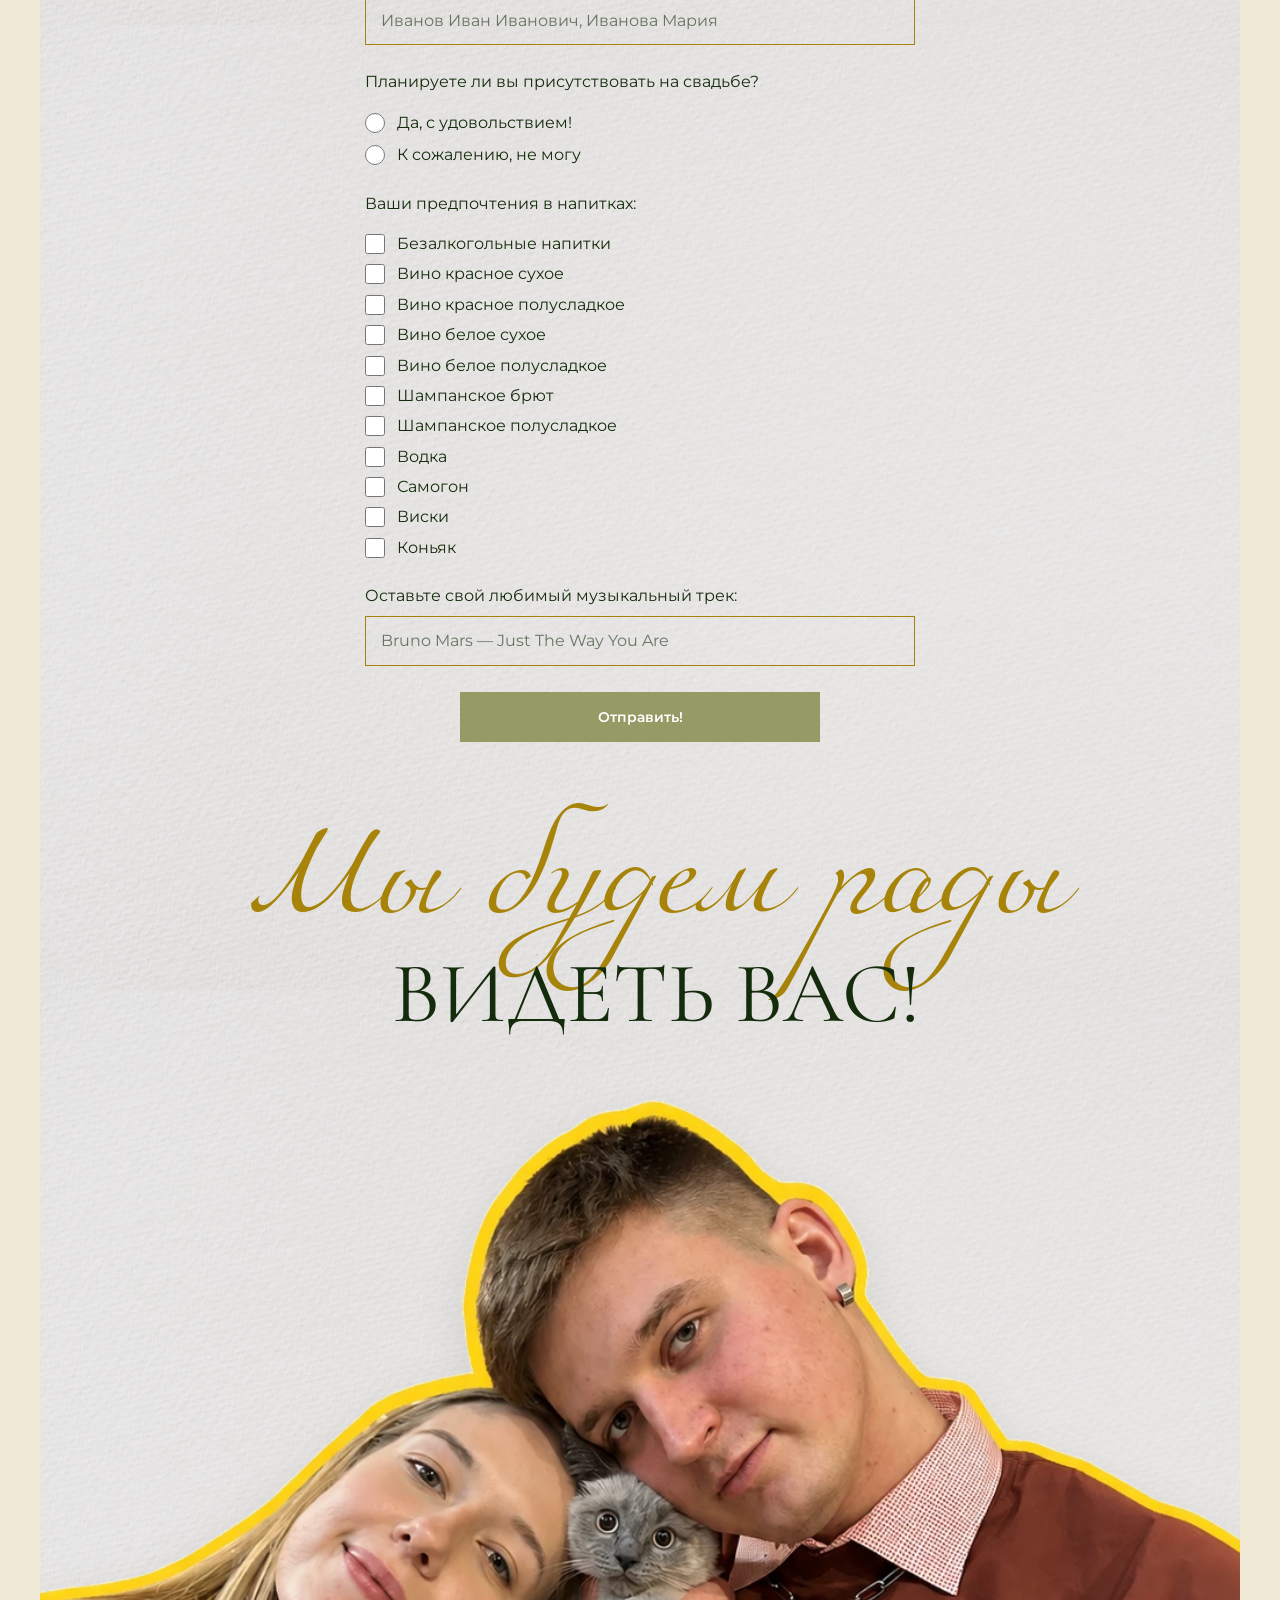
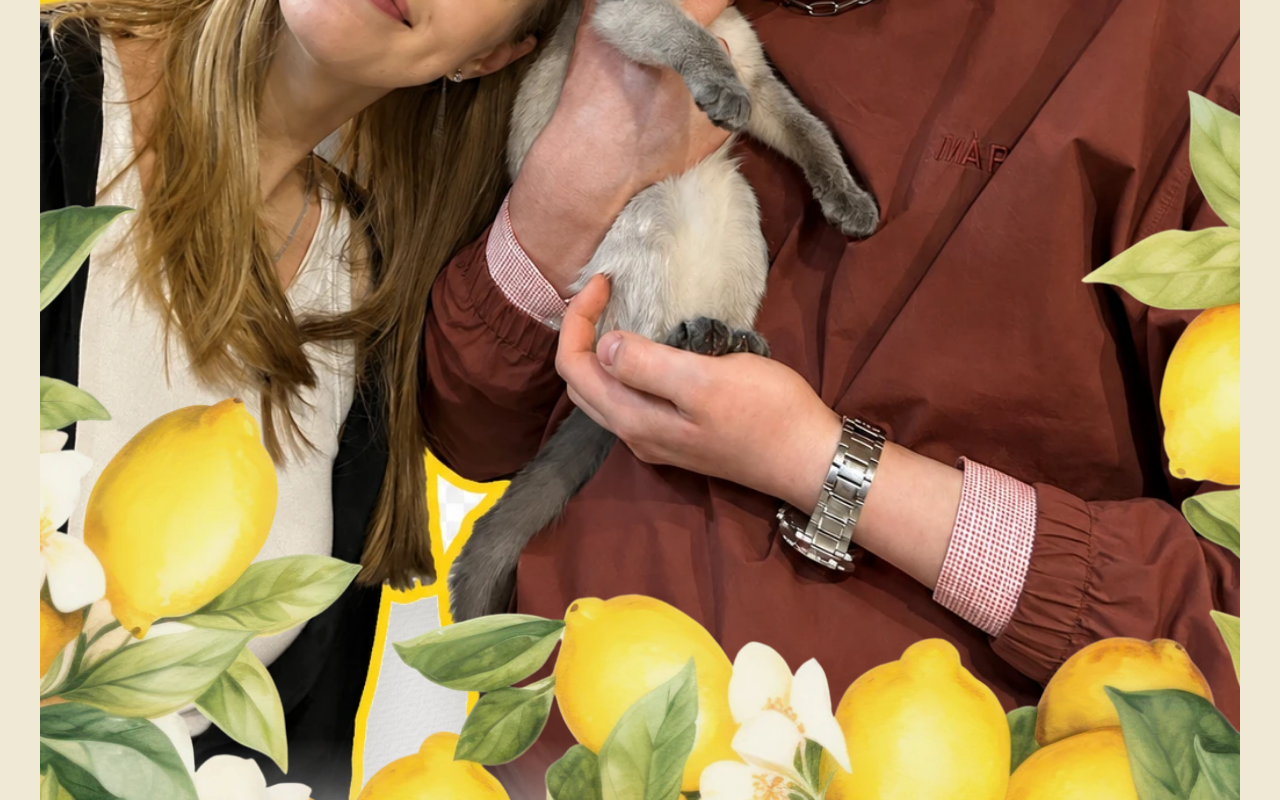
==== commit 3414a32b: "fix: align farewell portrait with floral edge" ====
--- a/index.html
+++ b/index.html
@@ -565,7 +565,7 @@
                     <!-- ============================================ -->
 
                     <!-- Bottom floral decor -->
-                    <div class="tn-elem t-animate" data-elem-id="1710312698227" data-elem-type="image" data-animate-style="fadeinup" data-animate-duration="3" data-animate-distance="70" data-animate-group="farewell-portrait-scene" style="z-index:5; top:6750px; left:calc(50% - 600px + -164px); width:1529px; height:1019px;" data-animate-mobile="y" data-field-top-value="6750" data-field-left-value="-164" data-field-height-value="1019" data-field-width-value="1529" data-field-top-res-320-value="5320" data-field-left-res-320-value="-90" data-field-height-res-320-value="333" data-field-width-res-320-value="500">
+                    <div class="tn-elem t-animate" data-elem-id="1710312698227" data-elem-type="image" data-animate-style="fadeinup" data-animate-duration="3" data-animate-distance="70" data-animate-group="farewell-portrait-scene" style="z-index:5; top:6841px; left:calc(50% - 600px + -164px); width:1529px; height:1019px;" data-animate-mobile="y" data-field-top-value="6841" data-field-left-value="-164" data-field-height-value="1019" data-field-width-value="1529" data-field-top-res-320-value="5365" data-field-left-res-320-value="-90" data-field-height-res-320-value="333" data-field-width-res-320-value="500">
                         <div class="tn-atom">
                             <img class="tn-atom__img" data-original="images/decor-2.webp" src="images/decor-2.webp" alt="">
                         </div>
